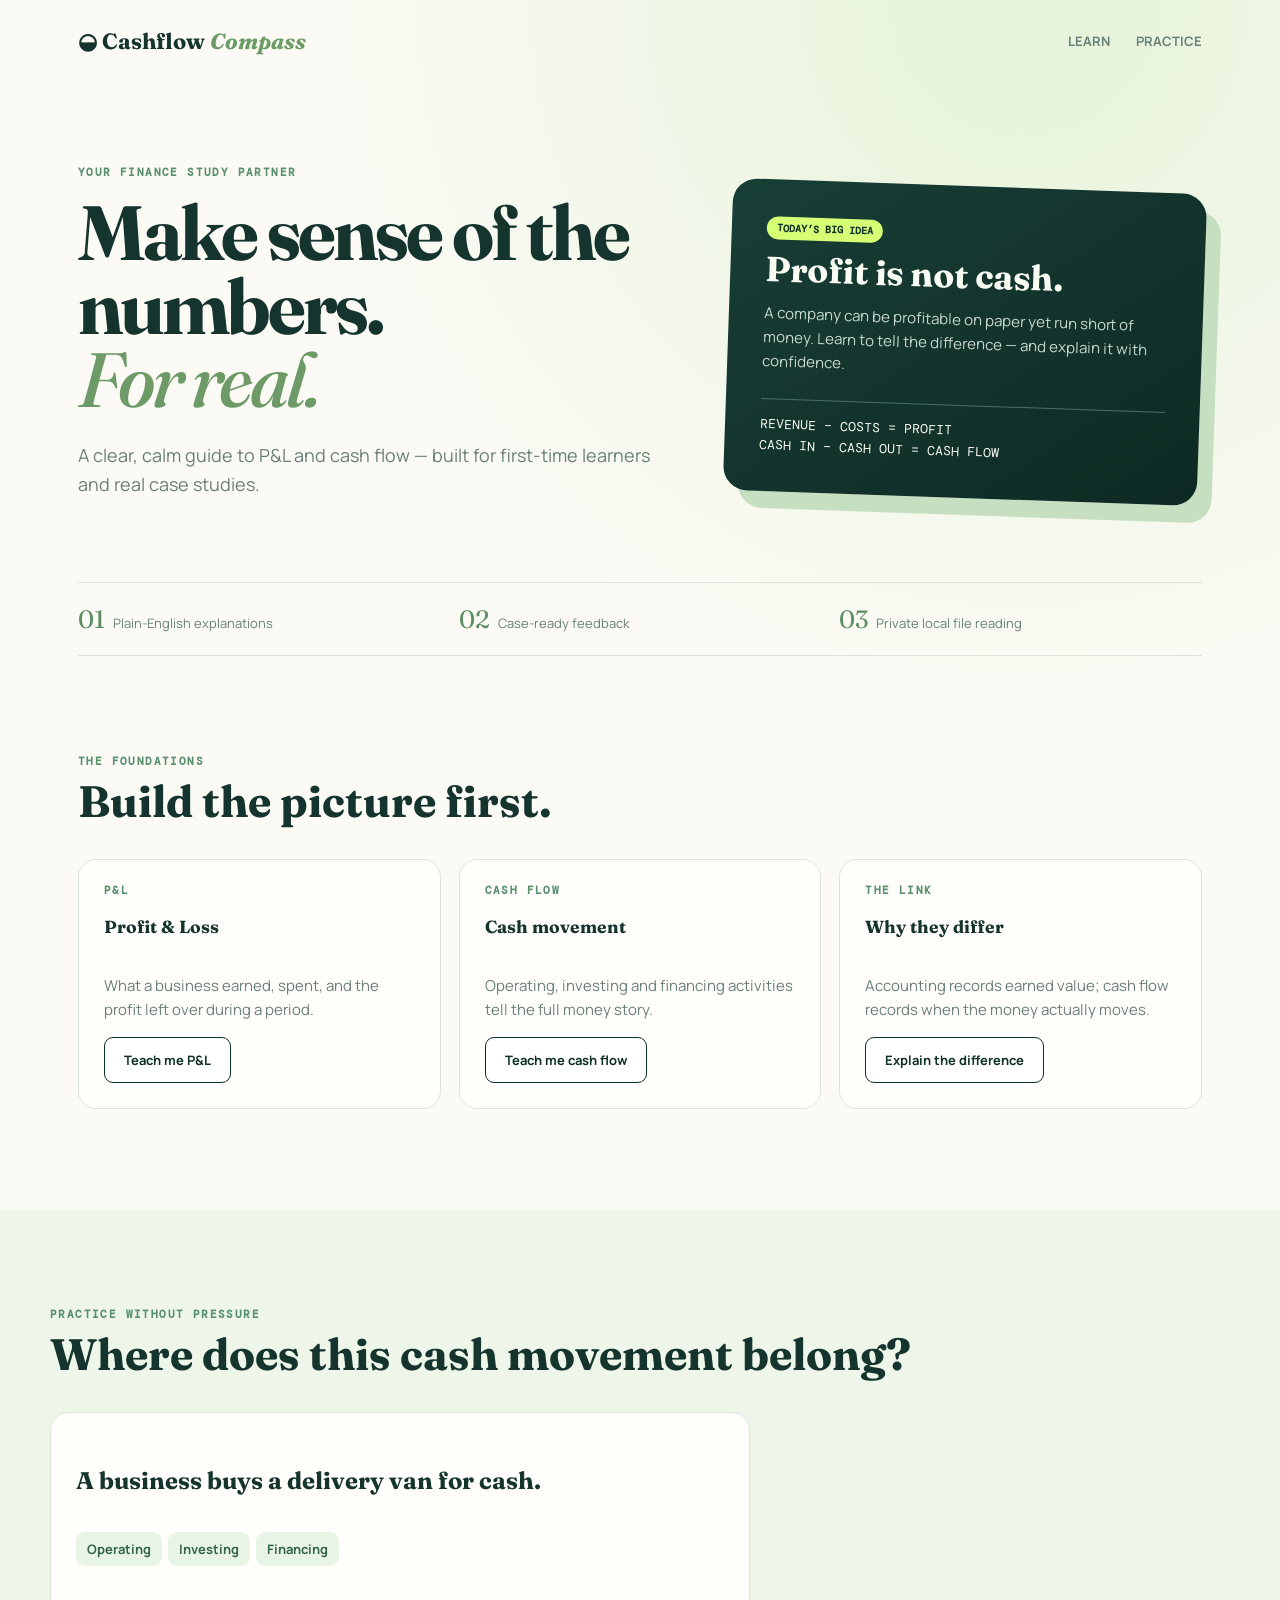
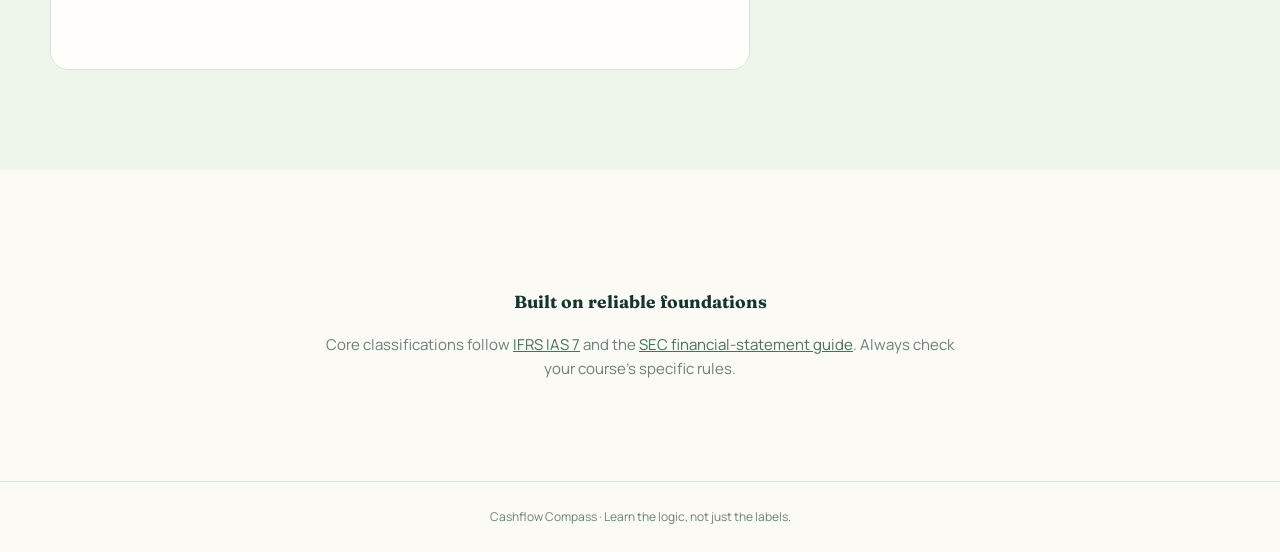
==== index.html @ c21deaa3 "Remove lesson notes and file upload sections" ====
<!doctype html><html lang="en"><meta charset="utf-8"><meta name="viewport" content="width=device-width,initial-scale=1"><title>Cashflow Compass</title><style>@import url('https://fonts.googleapis.com/css2?family=DM+Mono&family=Fraunces:opsz,wght@9..144,500;9..144,700&family=Manrope:wght@400;500;600;700&display=swap');:root{--ink:#16342e;--cream:#fbfaf5;--pine:#0d3029;--mint:#dcefd9;--lime:#d6ff75;--gold:#f7c86a;--muted:#698078;--line:#dbe4dc}*{box-sizing:border-box}body{margin:0;background:radial-gradient(circle at 80% 0,#e5f3d8 0,transparent 30%),var(--cream);color:var(--ink);font:15px/1.6 Manrope,Arial}header,main{max-width:1180px;margin:auto;padding:0 28px}header{height:82px;display:flex;align-items:center;justify-content:space-between}.brand{font:700 22px Fraunces,serif}.brand i{color:#6b9c66}nav a{margin-left:26px;text-decoration:none;color:var(--muted);font-size:13px;font-weight:700}.hero{padding:85px 0 65px;display:grid;grid-template-columns:1.1fr .9fr;gap:70px;align-items:center}.over{font:700 11px/1 'DM Mono';letter-spacing:1.4px;color:#59906e}.hero h1,h2,h3{font-family:Fraunces,Georgia,serif}.hero h1{font-size:clamp(48px,6vw,78px);line-height:.96;letter-spacing:-3px;margin:18px 0 24px}.hero h1 em{color:#6d9a67;font-weight:500}.lead{font-size:18px;color:var(--muted);max-width:580px}.btn,button{background:var(--pine);color:white;border:0;border-radius:9px;padding:13px 19px;font:700 13px Manrope;cursor:pointer;text-decoration:none;display:inline-block}.hero-card{background:linear-gradient(145deg,#183f36,#0e2923);color:#f8fcf3;border-radius:24px;padding:35px;box-shadow:15px 17px #c6dfc0;transform:rotate(2deg)}.hero-card h2{font-size:35px;margin:12px 0}.hero-card p{color:#c7d8d1}.pill{display:inline-block;background:#d6ff75;color:#17362d;border-radius:20px;padding:5px 10px;font:700 10px 'DM Mono'}.formula{margin-top:25px;border-top:1px solid #477067;padding-top:15px;font-family:'DM Mono';font-size:13px}.stats{display:grid;grid-template-columns:repeat(3,1fr);gap:18px;border-block:1px solid var(--line);padding:21px 0;color:var(--muted);font-size:13px}.stats b{font:25px Fraunces;color:#5c8f63;margin-right:8px}section{padding:100px 0}section h2{font-size:44px;line-height:1;margin:12px 0 36px}.cards{display:grid;grid-template-columns:repeat(3,1fr);gap:18px}.card,.quiz{border:1px solid var(--line);background:#fffefa;border-radius:18px;padding:25px}.card{min-height:245px;display:flex;flex-direction:column}.card p{color:var(--muted);flex:1}.card button{align-self:start;background:white;color:var(--pine);border:1px solid var(--pine)}#choices button{margin:8px 6px 0 0;background:#e8f4e5;color:#35644d;padding:8px 11px}.tint{background:#edf6e9;margin-left:calc(50% - 50vw);margin-right:calc(50% - 50vw);padding-left:max(28px,calc((100vw - 1180px)/2));padding-right:max(28px,calc((100vw - 1180px)/2))}.quiz{max-width:700px}.quiz h3{font-size:24px}.feedback{min-height:48px;color:var(--muted)}#next{display:none}.sources{text-align:center}.sources p{color:var(--muted);max-width:660px;margin:auto}.sources a{color:#41745b}footer{padding:25px;text-align:center;border-top:1px solid var(--line);color:var(--muted);font-size:12px}@media(max-width:760px){nav{display:none}.hero,.cards,.stats{grid-template-columns:1fr;gap:22px}.hero{padding:55px 0}.hero-card{transform:none}section{padding:65px 0}}</style><body><header><div class="brand">◒ Cashflow <i>Compass</i></div><nav><a href="#learn">LEARN</a><a href="#practice">PRACTICE</a></nav></header><main><section class="hero"><div><div class="over">YOUR FINANCE STUDY PARTNER</div><h1>Make sense of the numbers.<br><em>For real.</em></h1><p class="lead">A clear, calm guide to P&L and cash flow — built for first-time learners and real case studies.</p></div><div class="hero-card"><span class="pill">TODAY’S BIG IDEA</span><h2>Profit is not cash.</h2><p>A company can be profitable on paper yet run short of money. Learn to tell the difference — and explain it with confidence.</p><div class="formula">REVENUE − COSTS = PROFIT<br>CASH IN − CASH OUT = CASH FLOW</div></div></section><div class="stats"><span><b>01</b>Plain-English explanations</span><span><b>02</b>Case-ready feedback</span><span><b>03</b>Private local file reading</span></div><section id="learn"><div class="over">THE FOUNDATIONS</div><h2>Build the picture first.</h2><div class="cards"><article class="card"><div class="over">P&L</div><h3>Profit & Loss</h3><p>What a business earned, spent, and the profit left over during a period.</p><button onclick="teach('pnl')">Teach me P&L</button></article><article class="card"><div class="over">CASH FLOW</div><h3>Cash movement</h3><p>Operating, investing and financing activities tell the full money story.</p><button onclick="teach('cash')">Teach me cash flow</button></article><article class="card"><div class="over">THE LINK</div><h3>Why they differ</h3><p>Accounting records earned value; cash flow records when the money actually moves.</p><button onclick="teach('diff')">Explain the difference</button></article></div></section><section id="practice" class="tint"><div class="over">PRACTICE WITHOUT PRESSURE</div><h2>Where does this cash movement belong?</h2><div class="quiz"><h3 id="quizQ"></h3><div id="choices"><button>Operating</button><button>Investing</button><button>Financing</button></div><p class="feedback" id="feed"></p><button id="next" onclick="nextQ()">Next question →</button></div></section><section class="sources"><h3>Built on reliable foundations</h3><p>Core classifications follow <a href="https://www.ifrs.org/issued-standards/list-of-standards/ias-7-statement-of-cash-flows/">IFRS IAS 7</a> and the <a href="https://www.sec.gov/about/reports-publications/investorpubsbegfinstmtguide">SEC financial-statement guide</a>. Always check your course’s specific rules.</p></section></main><footer>Cashflow Compass · Learn the logic, not just the labels.</footer><script>const L={pnl:'P&L means Profit & Loss: revenue minus costs gives profit for a period. It uses accrual accounting, so profit can be recorded before cash arrives.',cash:'Cash flow tracks actual money movement through operating, investing and financing activities.',diff:'Profit measures earned value; cash flow measures when money moves. Credit sales, depreciation and working-capital changes explain many differences.'};function teach(x){alert(L[x])}let qs=[['A business buys a delivery van for cash.','Investing','It acquires a long-term asset expected to help produce future income.'],['A customer pays an invoice for last month’s work.','Operating','It is cash from the core business.'],['The company takes out a bank loan.','Financing','Borrowing changes the company’s funding and debt.']],n=0;function load(){quizQ.textContent=qs[n][0];feed.textContent='';next.style.display='none';document.querySelectorAll('#choices button').forEach(b=>b.disabled=false)}document.querySelectorAll('#choices button').forEach(b=>b.onclick=()=>{feed.textContent=(b.textContent===qs[n][1]?'✓ Exactly. ':'Not quite. ')+qs[n][2];document.querySelectorAll('#choices button').forEach(b=>b.disabled=true);next.style.display='inline-block'});function nextQ(){n=(n+1)%qs.length;load()}load();</script></body></html>
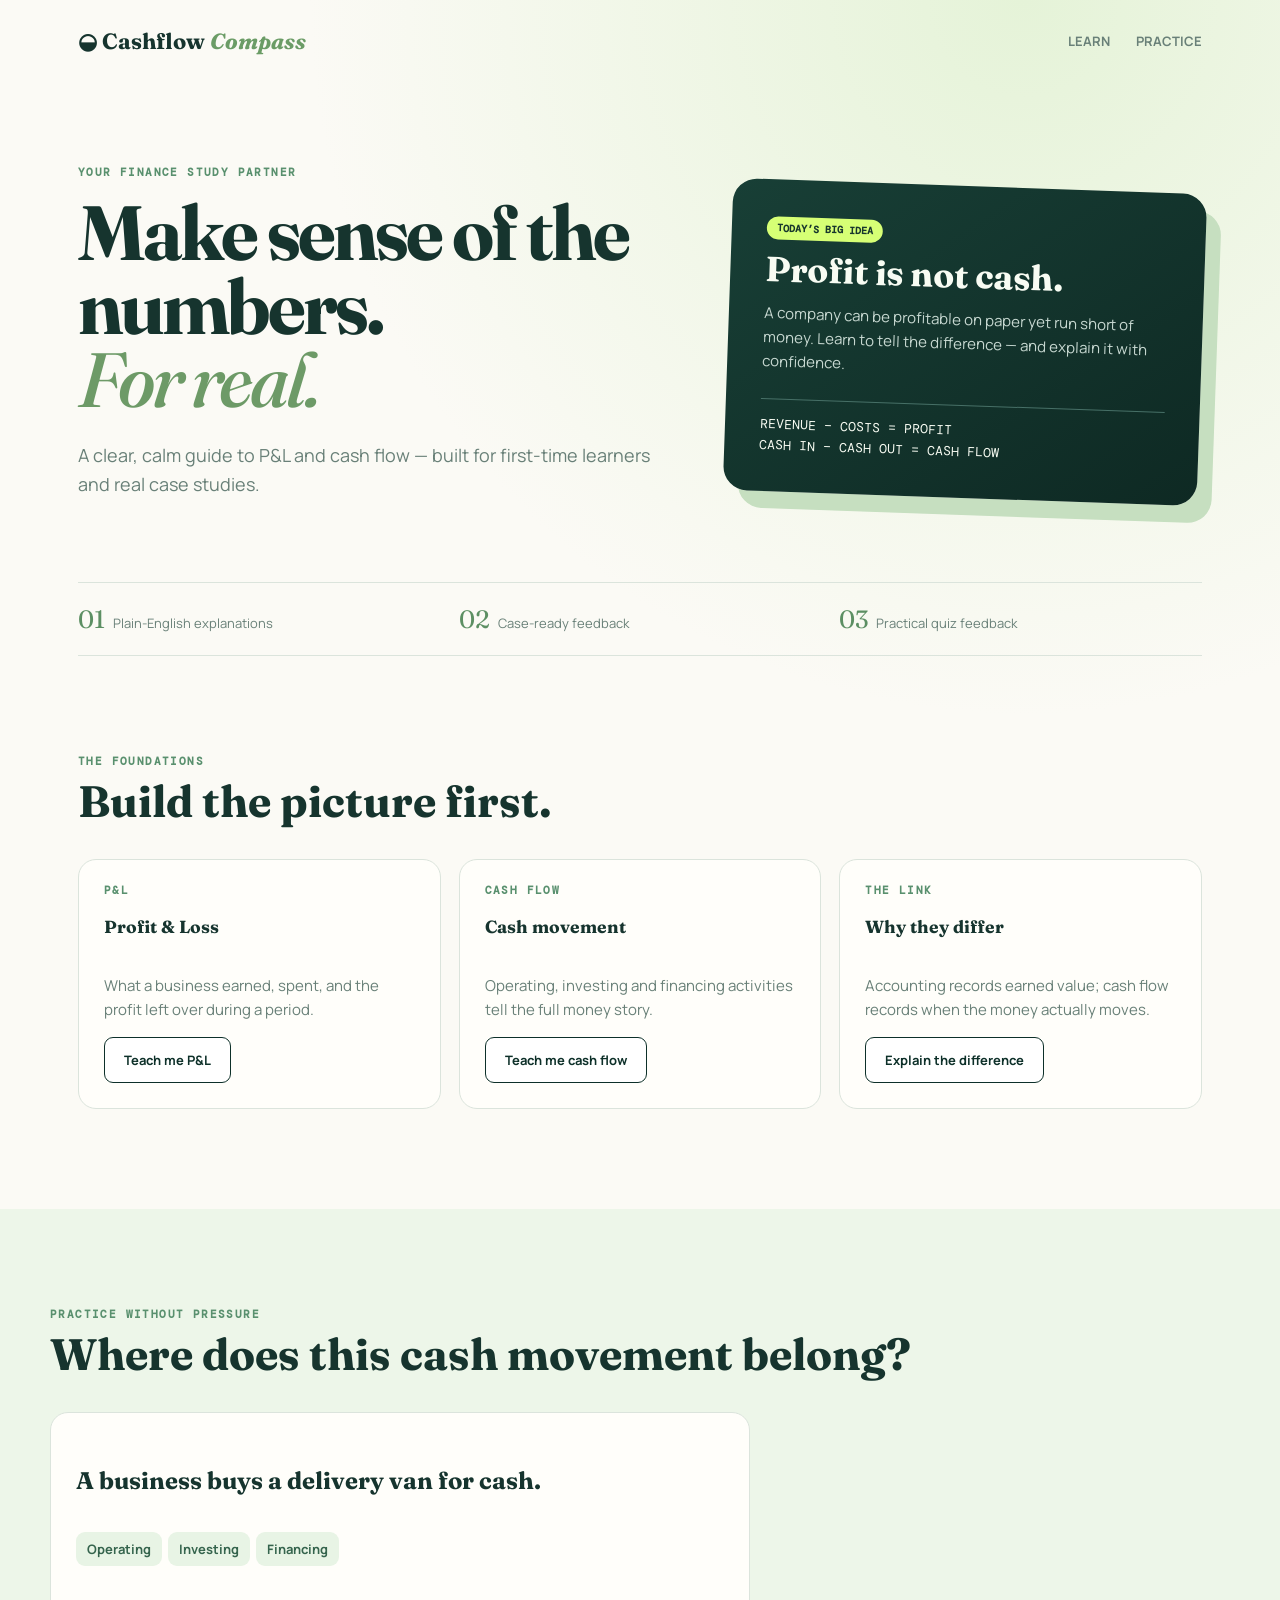
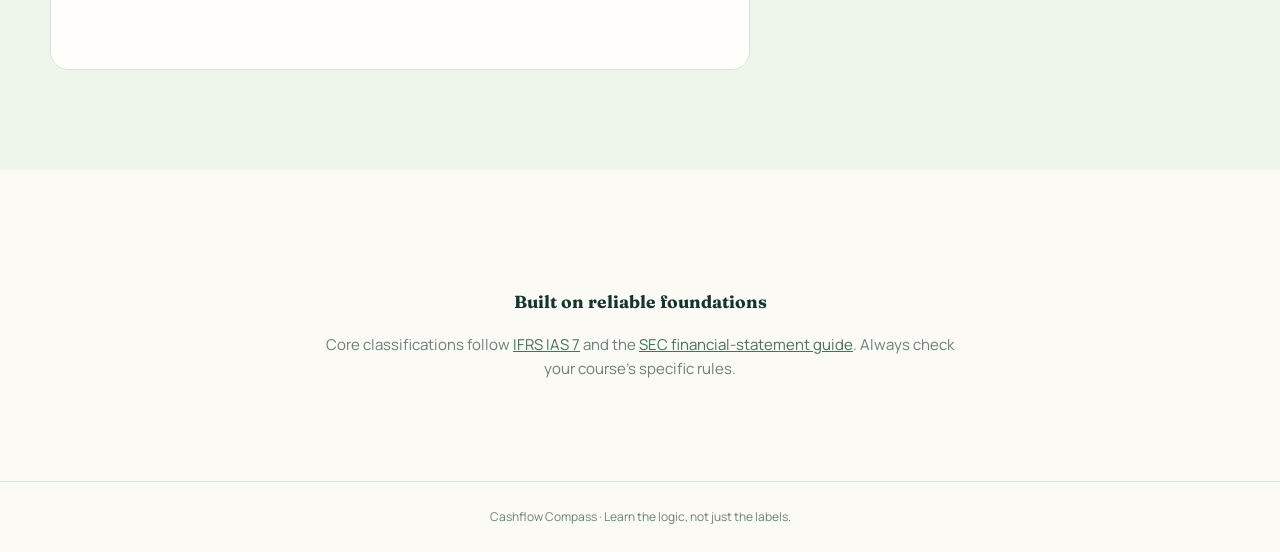
==== commit 4b09478b: "Update homepage feature summary after removals" ====
--- a/index.html
+++ b/index.html
@@ -1 +1 @@
-<!doctype html><html lang="en"><meta charset="utf-8"><meta name="viewport" content="width=device-width,initial-scale=1"><title>Cashflow Compass</title><style>@import url('https://fonts.googleapis.com/css2?family=DM+Mono&family=Fraunces:opsz,wght@9..144,500;9..144,700&family=Manrope:wght@400;500;600;700&display=swap');:root{--ink:#16342e;--cream:#fbfaf5;--pine:#0d3029;--mint:#dcefd9;--lime:#d6ff75;--gold:#f7c86a;--muted:#698078;--line:#dbe4dc}*{box-sizing:border-box}body{margin:0;background:radial-gradient(circle at 80% 0,#e5f3d8 0,transparent 30%),var(--cream);color:var(--ink);font:15px/1.6 Manrope,Arial}header,main{max-width:1180px;margin:auto;padding:0 28px}header{height:82px;display:flex;align-items:center;justify-content:space-between}.brand{font:700 22px Fraunces,serif}.brand i{color:#6b9c66}nav a{margin-left:26px;text-decoration:none;color:var(--muted);font-size:13px;font-weight:700}.hero{padding:85px 0 65px;display:grid;grid-template-columns:1.1fr .9fr;gap:70px;align-items:center}.over{font:700 11px/1 'DM Mono';letter-spacing:1.4px;color:#59906e}.hero h1,h2,h3{font-family:Fraunces,Georgia,serif}.hero h1{font-size:clamp(48px,6vw,78px);line-height:.96;letter-spacing:-3px;margin:18px 0 24px}.hero h1 em{color:#6d9a67;font-weight:500}.lead{font-size:18px;color:var(--muted);max-width:580px}.btn,button{background:var(--pine);color:white;border:0;border-radius:9px;padding:13px 19px;font:700 13px Manrope;cursor:pointer;text-decoration:none;display:inline-block}.hero-card{background:linear-gradient(145deg,#183f36,#0e2923);color:#f8fcf3;border-radius:24px;padding:35px;box-shadow:15px 17px #c6dfc0;transform:rotate(2deg)}.hero-card h2{font-size:35px;margin:12px 0}.hero-card p{color:#c7d8d1}.pill{display:inline-block;background:#d6ff75;color:#17362d;border-radius:20px;padding:5px 10px;font:700 10px 'DM Mono'}.formula{margin-top:25px;border-top:1px solid #477067;padding-top:15px;font-family:'DM Mono';font-size:13px}.stats{display:grid;grid-template-columns:repeat(3,1fr);gap:18px;border-block:1px solid var(--line);padding:21px 0;color:var(--muted);font-size:13px}.stats b{font:25px Fraunces;color:#5c8f63;margin-right:8px}section{padding:100px 0}section h2{font-size:44px;line-height:1;margin:12px 0 36px}.cards{display:grid;grid-template-columns:repeat(3,1fr);gap:18px}.card,.quiz{border:1px solid var(--line);background:#fffefa;border-radius:18px;padding:25px}.card{min-height:245px;display:flex;flex-direction:column}.card p{color:var(--muted);flex:1}.card button{align-self:start;background:white;color:var(--pine);border:1px solid var(--pine)}#choices button{margin:8px 6px 0 0;background:#e8f4e5;color:#35644d;padding:8px 11px}.tint{background:#edf6e9;margin-left:calc(50% - 50vw);margin-right:calc(50% - 50vw);padding-left:max(28px,calc((100vw - 1180px)/2));padding-right:max(28px,calc((100vw - 1180px)/2))}.quiz{max-width:700px}.quiz h3{font-size:24px}.feedback{min-height:48px;color:var(--muted)}#next{display:none}.sources{text-align:center}.sources p{color:var(--muted);max-width:660px;margin:auto}.sources a{color:#41745b}footer{padding:25px;text-align:center;border-top:1px solid var(--line);color:var(--muted);font-size:12px}@media(max-width:760px){nav{display:none}.hero,.cards,.stats{grid-template-columns:1fr;gap:22px}.hero{padding:55px 0}.hero-card{transform:none}section{padding:65px 0}}</style><body><header><div class="brand">◒ Cashflow <i>Compass</i></div><nav><a href="#learn">LEARN</a><a href="#practice">PRACTICE</a></nav></header><main><section class="hero"><div><div class="over">YOUR FINANCE STUDY PARTNER</div><h1>Make sense of the numbers.<br><em>For real.</em></h1><p class="lead">A clear, calm guide to P&L and cash flow — built for first-time learners and real case studies.</p></div><div class="hero-card"><span class="pill">TODAY’S BIG IDEA</span><h2>Profit is not cash.</h2><p>A company can be profitable on paper yet run short of money. Learn to tell the difference — and explain it with confidence.</p><div class="formula">REVENUE − COSTS = PROFIT<br>CASH IN − CASH OUT = CASH FLOW</div></div></section><div class="stats"><span><b>01</b>Plain-English explanations</span><span><b>02</b>Case-ready feedback</span><span><b>03</b>Private local file reading</span></div><section id="learn"><div class="over">THE FOUNDATIONS</div><h2>Build the picture first.</h2><div class="cards"><article class="card"><div class="over">P&L</div><h3>Profit & Loss</h3><p>What a business earned, spent, and the profit left over during a period.</p><button onclick="teach('pnl')">Teach me P&L</button></article><article class="card"><div class="over">CASH FLOW</div><h3>Cash movement</h3><p>Operating, investing and financing activities tell the full money story.</p><button onclick="teach('cash')">Teach me cash flow</button></article><article class="card"><div class="over">THE LINK</div><h3>Why they differ</h3><p>Accounting records earned value; cash flow records when the money actually moves.</p><button onclick="teach('diff')">Explain the difference</button></article></div></section><section id="practice" class="tint"><div class="over">PRACTICE WITHOUT PRESSURE</div><h2>Where does this cash movement belong?</h2><div class="quiz"><h3 id="quizQ"></h3><div id="choices"><button>Operating</button><button>Investing</button><button>Financing</button></div><p class="feedback" id="feed"></p><button id="next" onclick="nextQ()">Next question →</button></div></section><section class="sources"><h3>Built on reliable foundations</h3><p>Core classifications follow <a href="https://www.ifrs.org/issued-standards/list-of-standards/ias-7-statement-of-cash-flows/">IFRS IAS 7</a> and the <a href="https://www.sec.gov/about/reports-publications/investorpubsbegfinstmtguide">SEC financial-statement guide</a>. Always check your course’s specific rules.</p></section></main><footer>Cashflow Compass · Learn the logic, not just the labels.</footer><script>const L={pnl:'P&L means Profit & Loss: revenue minus costs gives profit for a period. It uses accrual accounting, so profit can be recorded before cash arrives.',cash:'Cash flow tracks actual money movement through operating, investing and financing activities.',diff:'Profit measures earned value; cash flow measures when money moves. Credit sales, depreciation and working-capital changes explain many differences.'};function teach(x){alert(L[x])}let qs=[['A business buys a delivery van for cash.','Investing','It acquires a long-term asset expected to help produce future income.'],['A customer pays an invoice for last month’s work.','Operating','It is cash from the core business.'],['The company takes out a bank loan.','Financing','Borrowing changes the company’s funding and debt.']],n=0;function load(){quizQ.textContent=qs[n][0];feed.textContent='';next.style.display='none';document.querySelectorAll('#choices button').forEach(b=>b.disabled=false)}document.querySelectorAll('#choices button').forEach(b=>b.onclick=()=>{feed.textContent=(b.textContent===qs[n][1]?'✓ Exactly. ':'Not quite. ')+qs[n][2];document.querySelectorAll('#choices button').forEach(b=>b.disabled=true);next.style.display='inline-block'});function nextQ(){n=(n+1)%qs.length;load()}load();</script></body></html>
+<!doctype html><html lang="en"><meta charset="utf-8"><meta name="viewport" content="width=device-width,initial-scale=1"><title>Cashflow Compass</title><style>@import url('https://fonts.googleapis.com/css2?family=DM+Mono&family=Fraunces:opsz,wght@9..144,500;9..144,700&family=Manrope:wght@400;500;600;700&display=swap');:root{--ink:#16342e;--cream:#fbfaf5;--pine:#0d3029;--mint:#dcefd9;--lime:#d6ff75;--gold:#f7c86a;--muted:#698078;--line:#dbe4dc}*{box-sizing:border-box}body{margin:0;background:radial-gradient(circle at 80% 0,#e5f3d8 0,transparent 30%),var(--cream);color:var(--ink);font:15px/1.6 Manrope,Arial}header,main{max-width:1180px;margin:auto;padding:0 28px}header{height:82px;display:flex;align-items:center;justify-content:space-between}.brand{font:700 22px Fraunces,serif}.brand i{color:#6b9c66}nav a{margin-left:26px;text-decoration:none;color:var(--muted);font-size:13px;font-weight:700}.hero{padding:85px 0 65px;display:grid;grid-template-columns:1.1fr .9fr;gap:70px;align-items:center}.over{font:700 11px/1 'DM Mono';letter-spacing:1.4px;color:#59906e}.hero h1,h2,h3{font-family:Fraunces,Georgia,serif}.hero h1{font-size:clamp(48px,6vw,78px);line-height:.96;letter-spacing:-3px;margin:18px 0 24px}.hero h1 em{color:#6d9a67;font-weight:500}.lead{font-size:18px;color:var(--muted);max-width:580px}.btn,button{background:var(--pine);color:white;border:0;border-radius:9px;padding:13px 19px;font:700 13px Manrope;cursor:pointer;text-decoration:none;display:inline-block}.hero-card{background:linear-gradient(145deg,#183f36,#0e2923);color:#f8fcf3;border-radius:24px;padding:35px;box-shadow:15px 17px #c6dfc0;transform:rotate(2deg)}.hero-card h2{font-size:35px;margin:12px 0}.hero-card p{color:#c7d8d1}.pill{display:inline-block;background:#d6ff75;color:#17362d;border-radius:20px;padding:5px 10px;font:700 10px 'DM Mono'}.formula{margin-top:25px;border-top:1px solid #477067;padding-top:15px;font-family:'DM Mono';font-size:13px}.stats{display:grid;grid-template-columns:repeat(3,1fr);gap:18px;border-block:1px solid var(--line);padding:21px 0;color:var(--muted);font-size:13px}.stats b{font:25px Fraunces;color:#5c8f63;margin-right:8px}section{padding:100px 0}section h2{font-size:44px;line-height:1;margin:12px 0 36px}.cards{display:grid;grid-template-columns:repeat(3,1fr);gap:18px}.card,.quiz{border:1px solid var(--line);background:#fffefa;border-radius:18px;padding:25px}.card{min-height:245px;display:flex;flex-direction:column}.card p{color:var(--muted);flex:1}.card button{align-self:start;background:white;color:var(--pine);border:1px solid var(--pine)}#choices button{margin:8px 6px 0 0;background:#e8f4e5;color:#35644d;padding:8px 11px}.tint{background:#edf6e9;margin-left:calc(50% - 50vw);margin-right:calc(50% - 50vw);padding-left:max(28px,calc((100vw - 1180px)/2));padding-right:max(28px,calc((100vw - 1180px)/2))}.quiz{max-width:700px}.quiz h3{font-size:24px}.feedback{min-height:48px;color:var(--muted)}#next{display:none}.sources{text-align:center}.sources p{color:var(--muted);max-width:660px;margin:auto}.sources a{color:#41745b}footer{padding:25px;text-align:center;border-top:1px solid var(--line);color:var(--muted);font-size:12px}@media(max-width:760px){nav{display:none}.hero,.cards,.stats{grid-template-columns:1fr;gap:22px}.hero{padding:55px 0}.hero-card{transform:none}section{padding:65px 0}}</style><body><header><div class="brand">◒ Cashflow <i>Compass</i></div><nav><a href="#learn">LEARN</a><a href="#practice">PRACTICE</a></nav></header><main><section class="hero"><div><div class="over">YOUR FINANCE STUDY PARTNER</div><h1>Make sense of the numbers.<br><em>For real.</em></h1><p class="lead">A clear, calm guide to P&L and cash flow — built for first-time learners and real case studies.</p></div><div class="hero-card"><span class="pill">TODAY’S BIG IDEA</span><h2>Profit is not cash.</h2><p>A company can be profitable on paper yet run short of money. Learn to tell the difference — and explain it with confidence.</p><div class="formula">REVENUE − COSTS = PROFIT<br>CASH IN − CASH OUT = CASH FLOW</div></div></section><div class="stats"><span><b>01</b>Plain-English explanations</span><span><b>02</b>Case-ready feedback</span><span><b>03</b>Practical quiz feedback</span></div><section id="learn"><div class="over">THE FOUNDATIONS</div><h2>Build the picture first.</h2><div class="cards"><article class="card"><div class="over">P&L</div><h3>Profit & Loss</h3><p>What a business earned, spent, and the profit left over during a period.</p><button onclick="teach('pnl')">Teach me P&L</button></article><article class="card"><div class="over">CASH FLOW</div><h3>Cash movement</h3><p>Operating, investing and financing activities tell the full money story.</p><button onclick="teach('cash')">Teach me cash flow</button></article><article class="card"><div class="over">THE LINK</div><h3>Why they differ</h3><p>Accounting records earned value; cash flow records when the money actually moves.</p><button onclick="teach('diff')">Explain the difference</button></article></div></section><section id="practice" class="tint"><div class="over">PRACTICE WITHOUT PRESSURE</div><h2>Where does this cash movement belong?</h2><div class="quiz"><h3 id="quizQ"></h3><div id="choices"><button>Operating</button><button>Investing</button><button>Financing</button></div><p class="feedback" id="feed"></p><button id="next" onclick="nextQ()">Next question →</button></div></section><section class="sources"><h3>Built on reliable foundations</h3><p>Core classifications follow <a href="https://www.ifrs.org/issued-standards/list-of-standards/ias-7-statement-of-cash-flows/">IFRS IAS 7</a> and the <a href="https://www.sec.gov/about/reports-publications/investorpubsbegfinstmtguide">SEC financial-statement guide</a>. Always check your course’s specific rules.</p></section></main><footer>Cashflow Compass · Learn the logic, not just the labels.</footer><script>const L={pnl:'P&L means Profit & Loss: revenue minus costs gives profit for a period. It uses accrual accounting, so profit can be recorded before cash arrives.',cash:'Cash flow tracks actual money movement through operating, investing and financing activities.',diff:'Profit measures earned value; cash flow measures when money moves. Credit sales, depreciation and working-capital changes explain many differences.'};function teach(x){alert(L[x])}let qs=[['A business buys a delivery van for cash.','Investing','It acquires a long-term asset expected to help produce future income.'],['A customer pays an invoice for last month’s work.','Operating','It is cash from the core business.'],['The company takes out a bank loan.','Financing','Borrowing changes the company’s funding and debt.']],n=0;function load(){quizQ.textContent=qs[n][0];feed.textContent='';next.style.display='none';document.querySelectorAll('#choices button').forEach(b=>b.disabled=false)}document.querySelectorAll('#choices button').forEach(b=>b.onclick=()=>{feed.textContent=(b.textContent===qs[n][1]?'✓ Exactly. ':'Not quite. ')+qs[n][2];document.querySelectorAll('#choices button').forEach(b=>b.disabled=true);next.style.display='inline-block'});function nextQ(){n=(n+1)%qs.length;load()}load();</script></body></html>
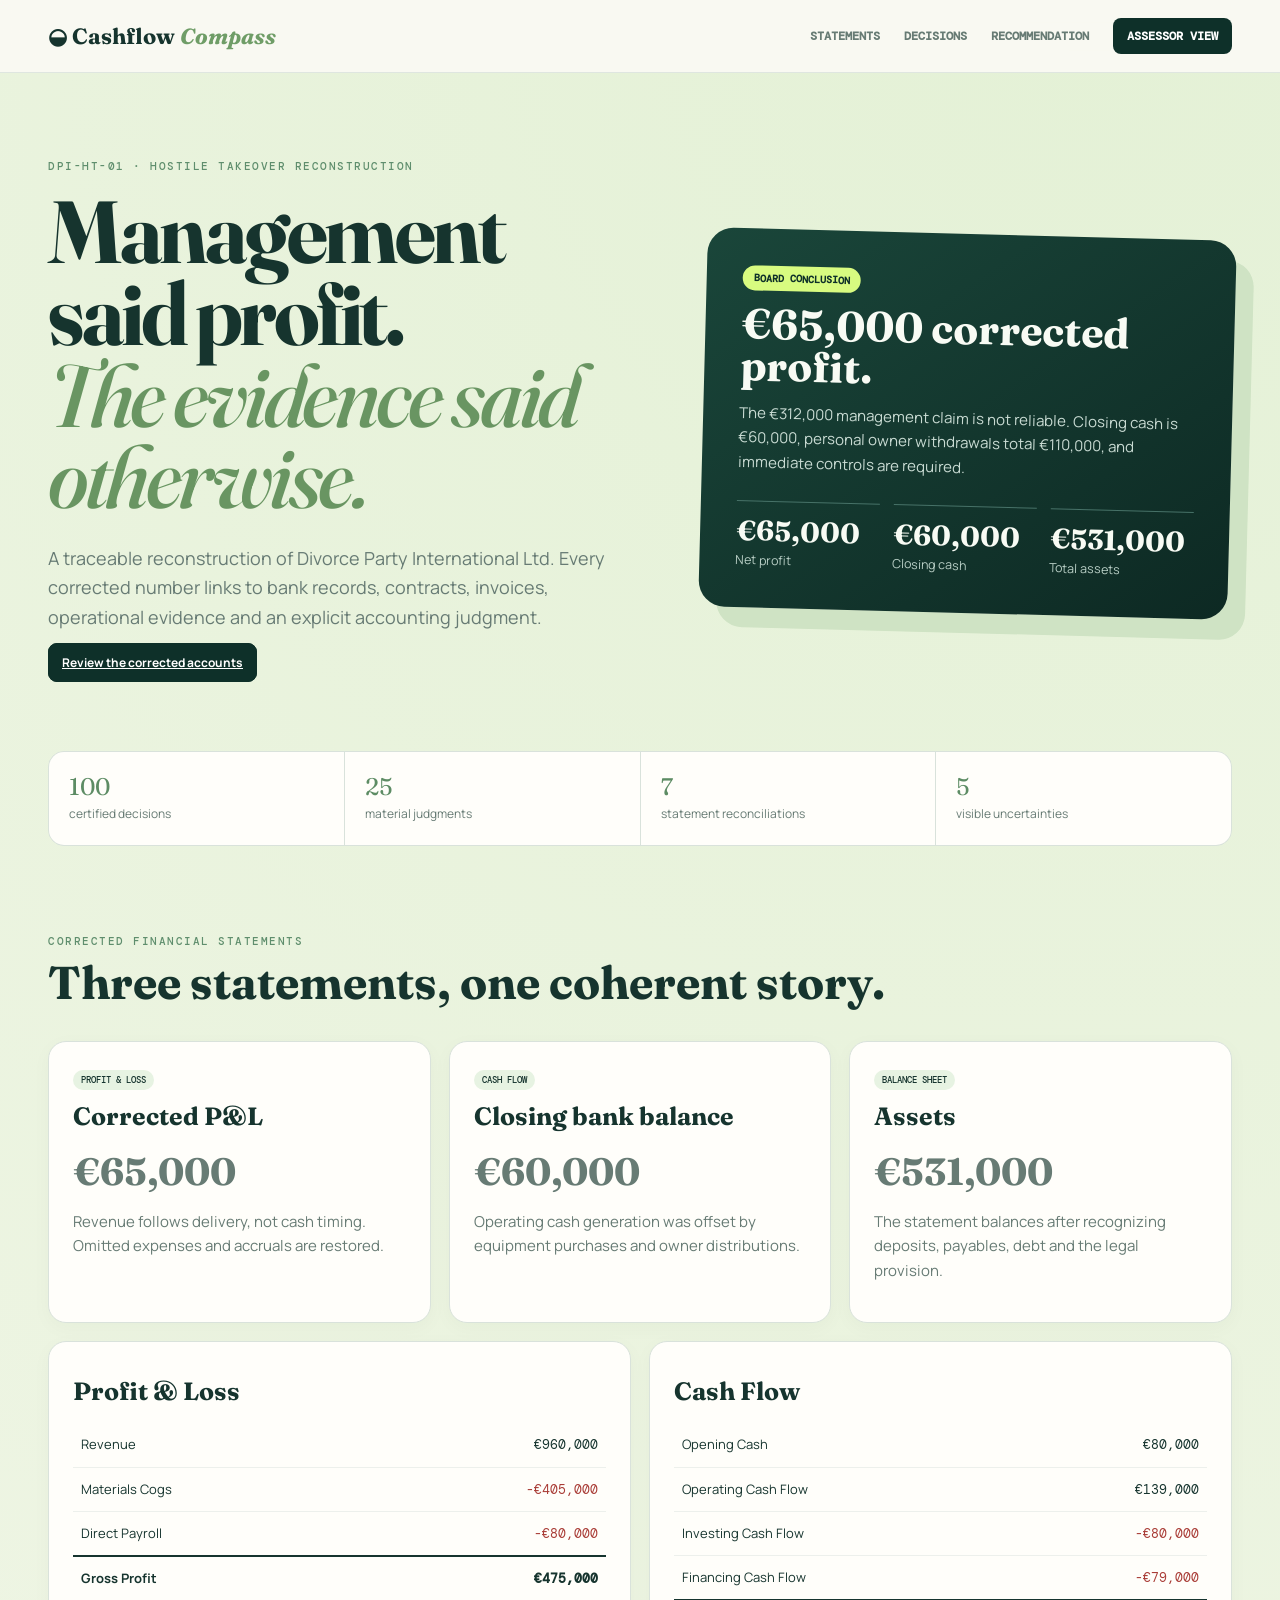
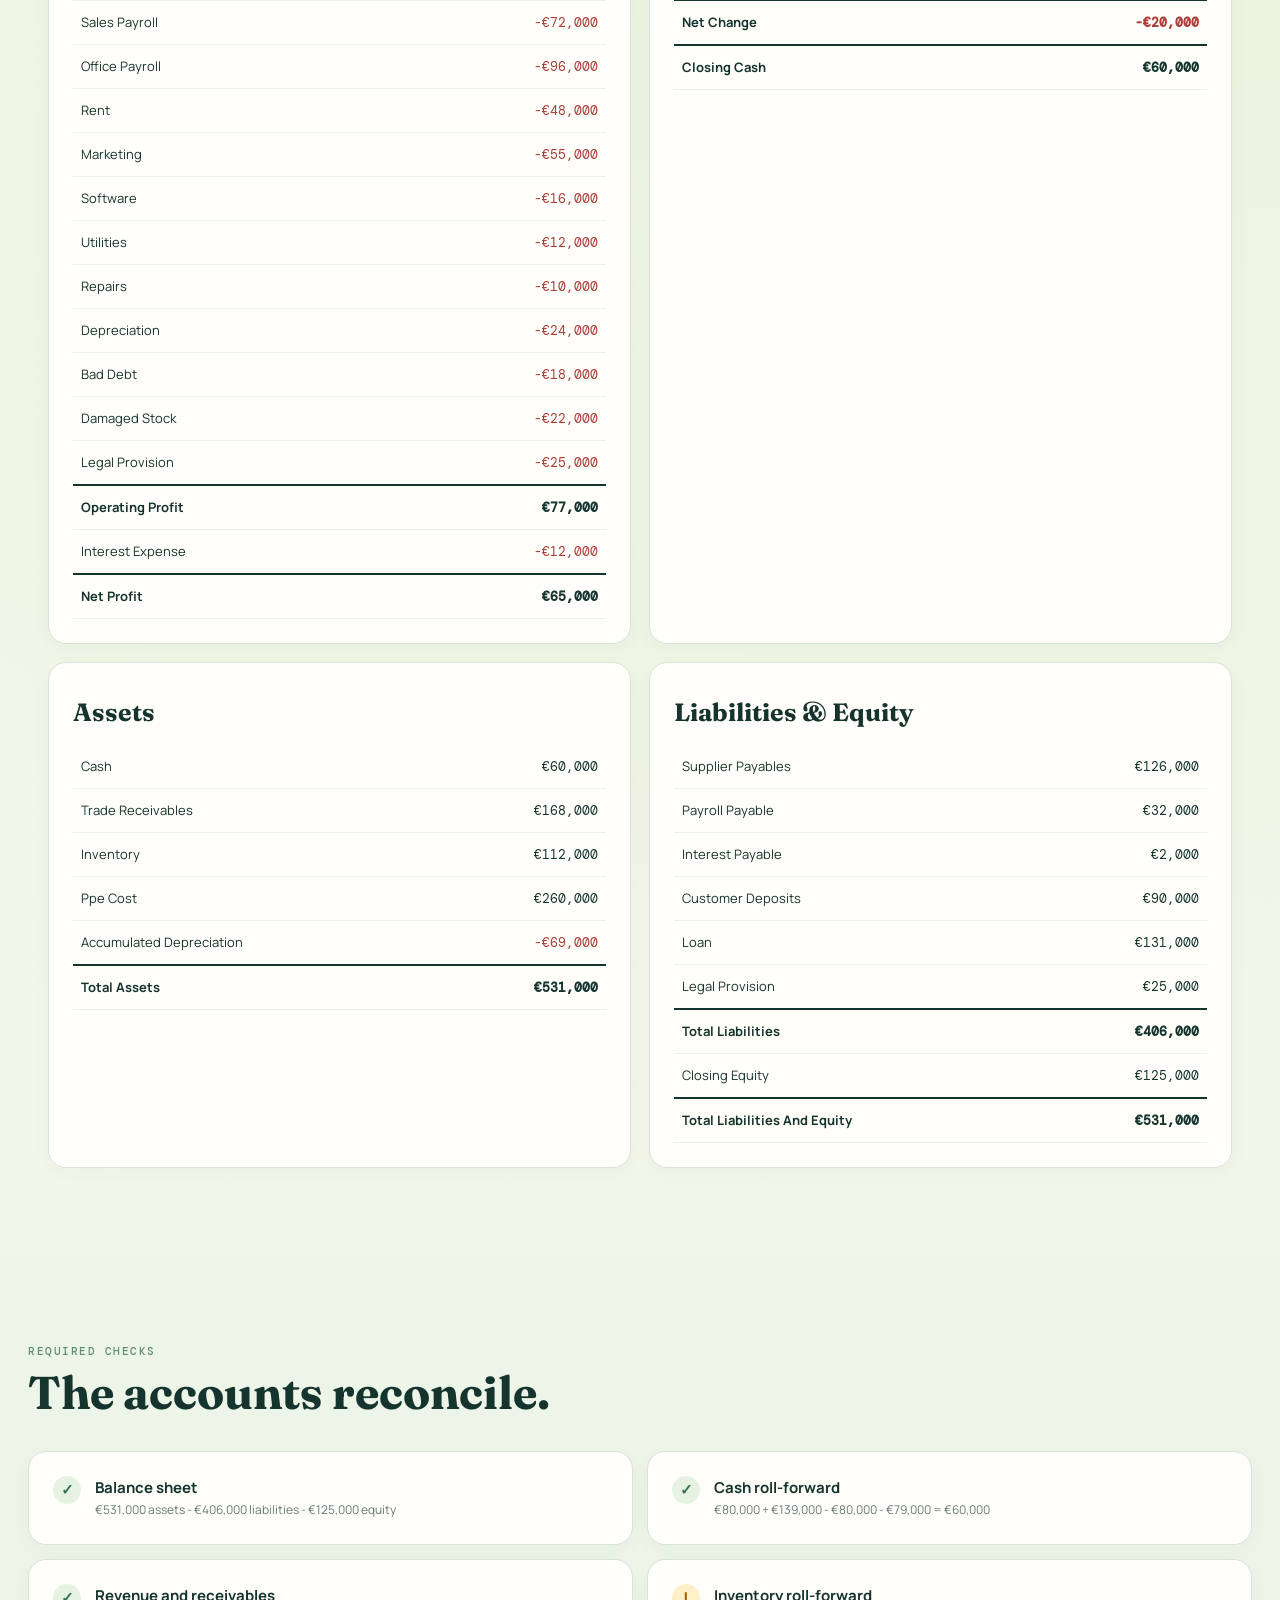
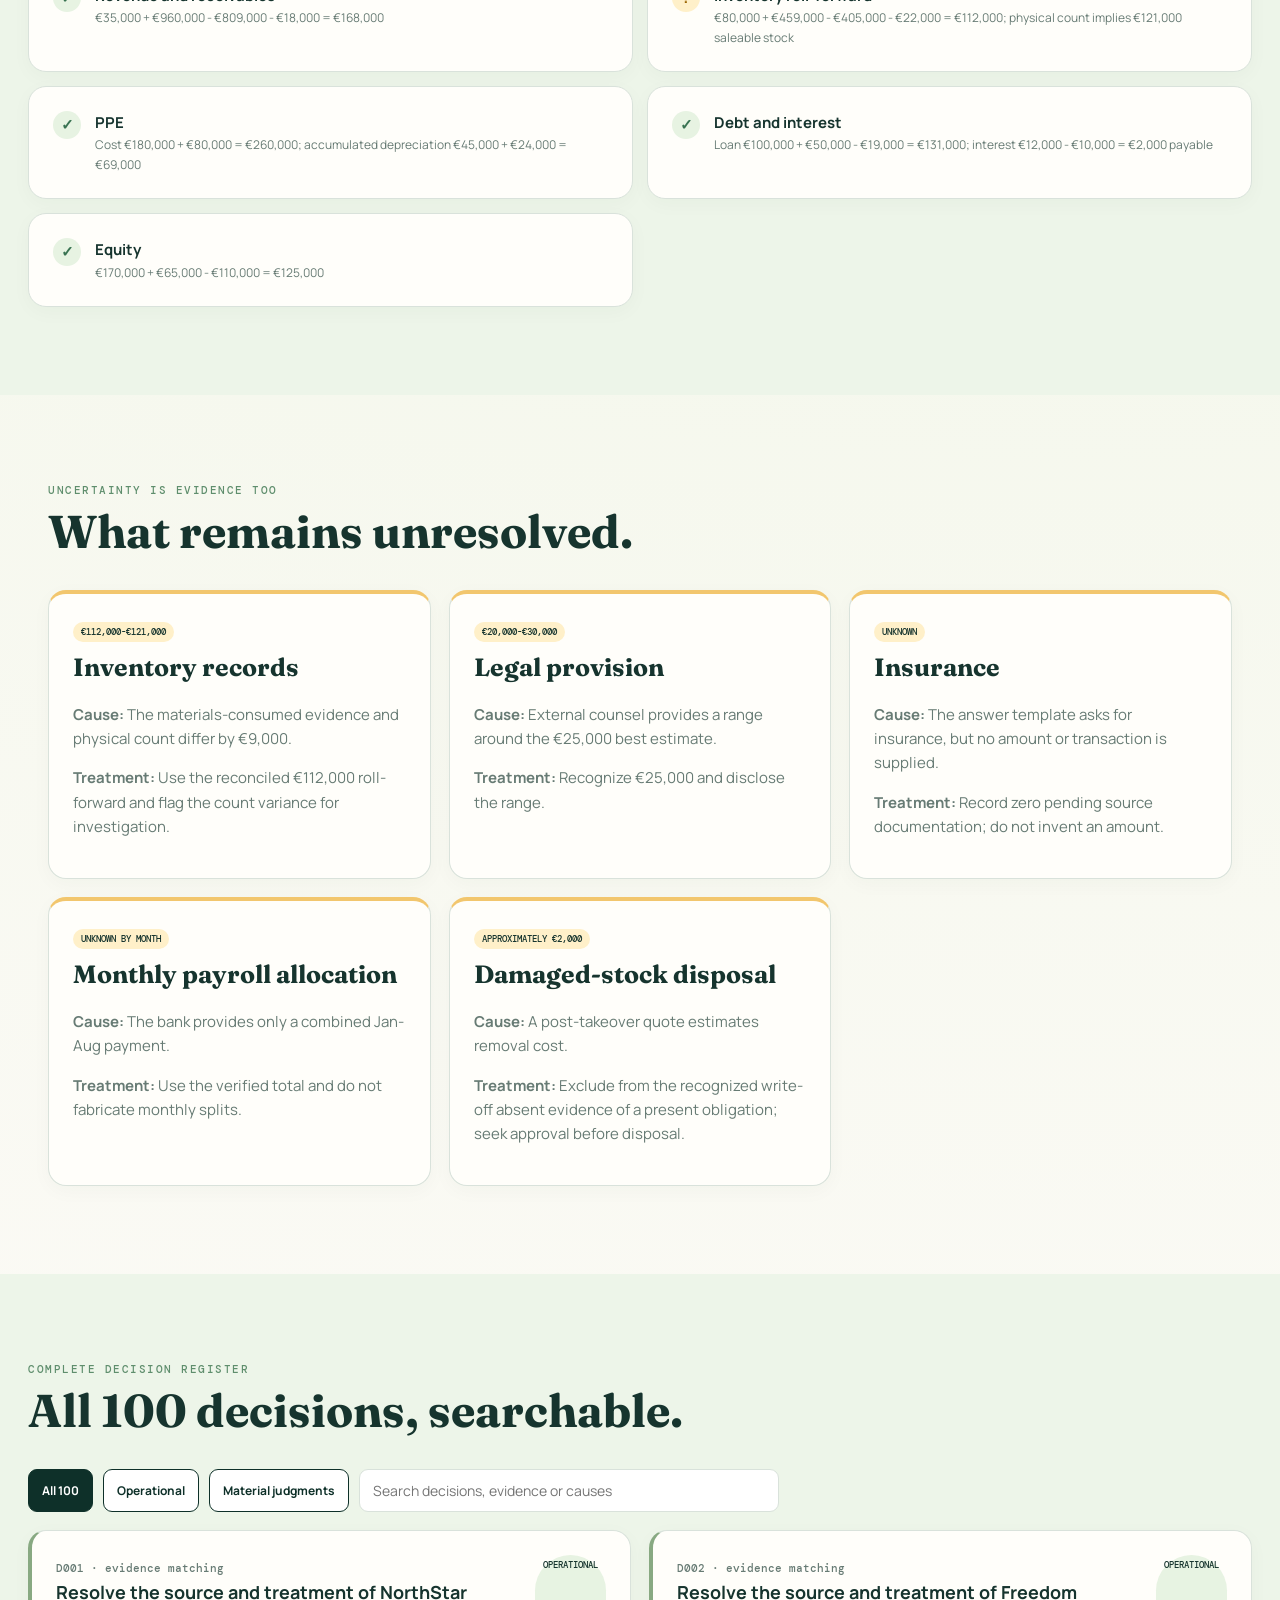
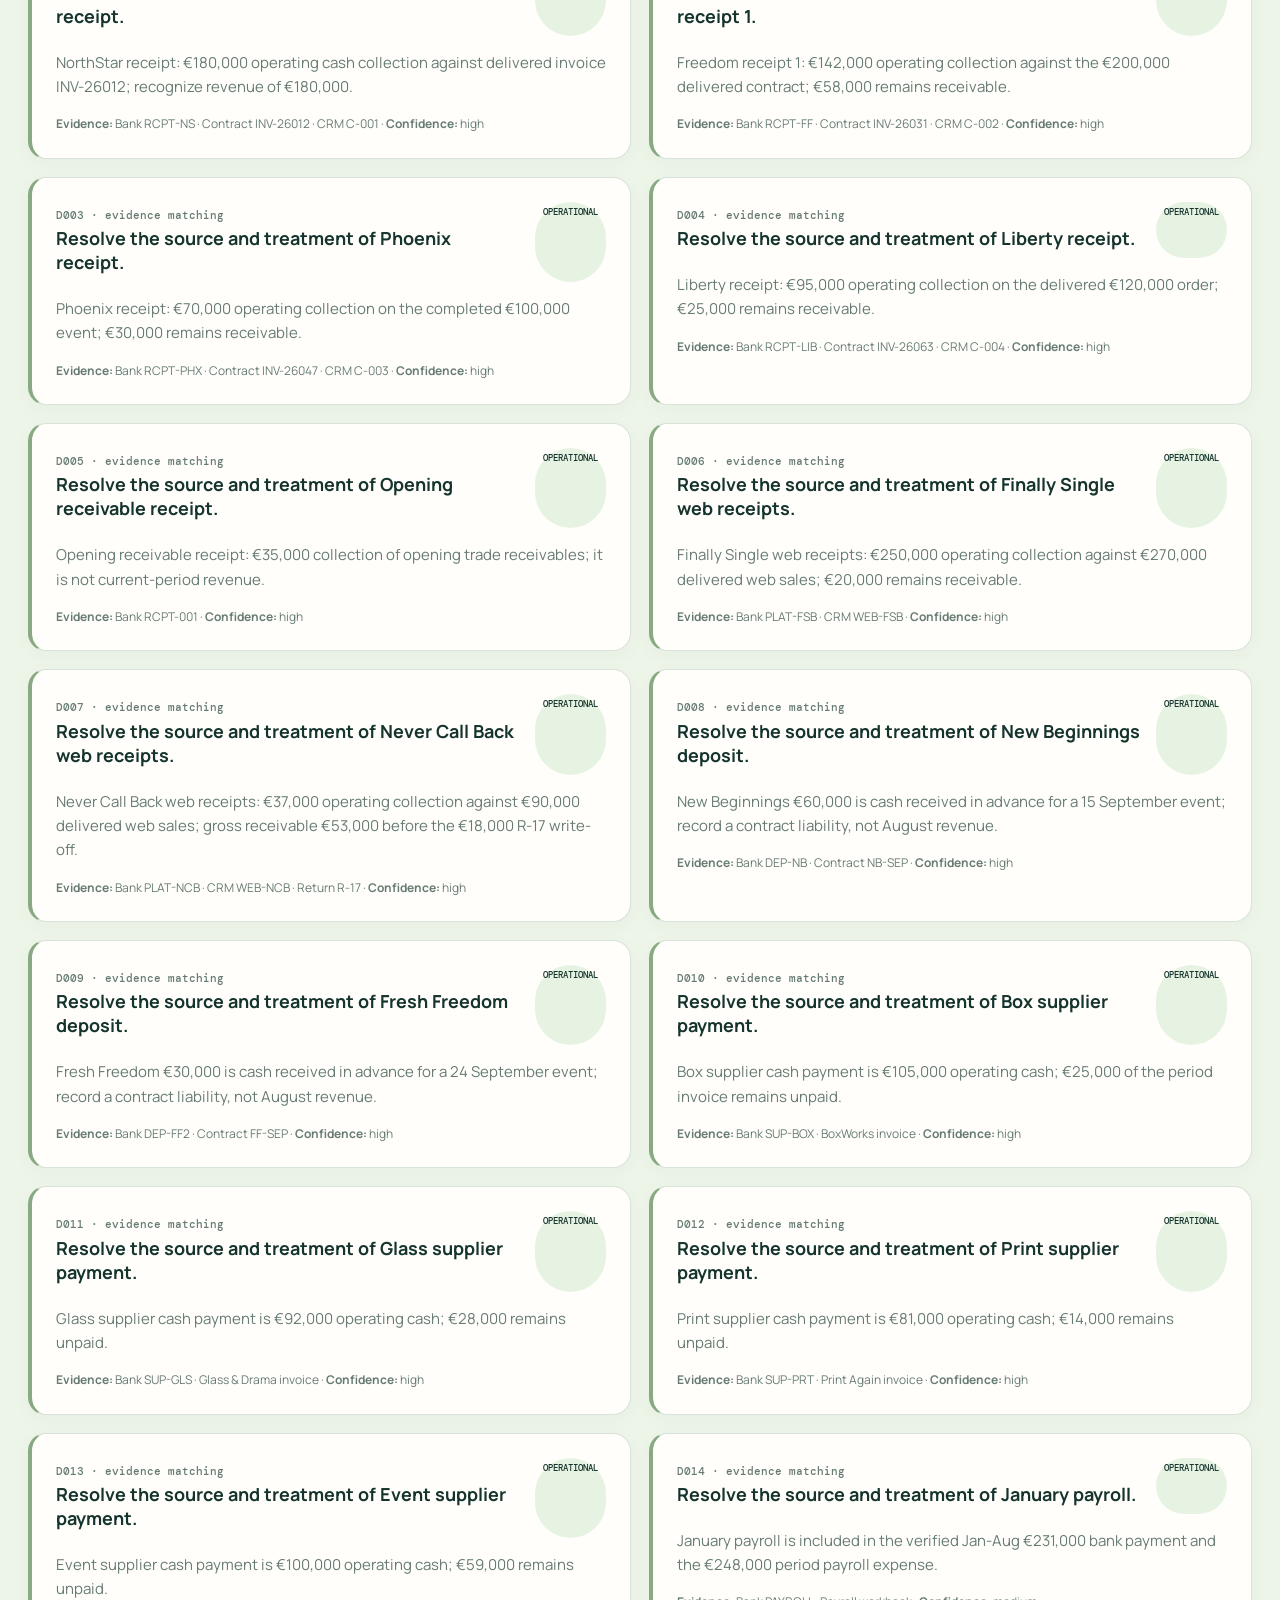
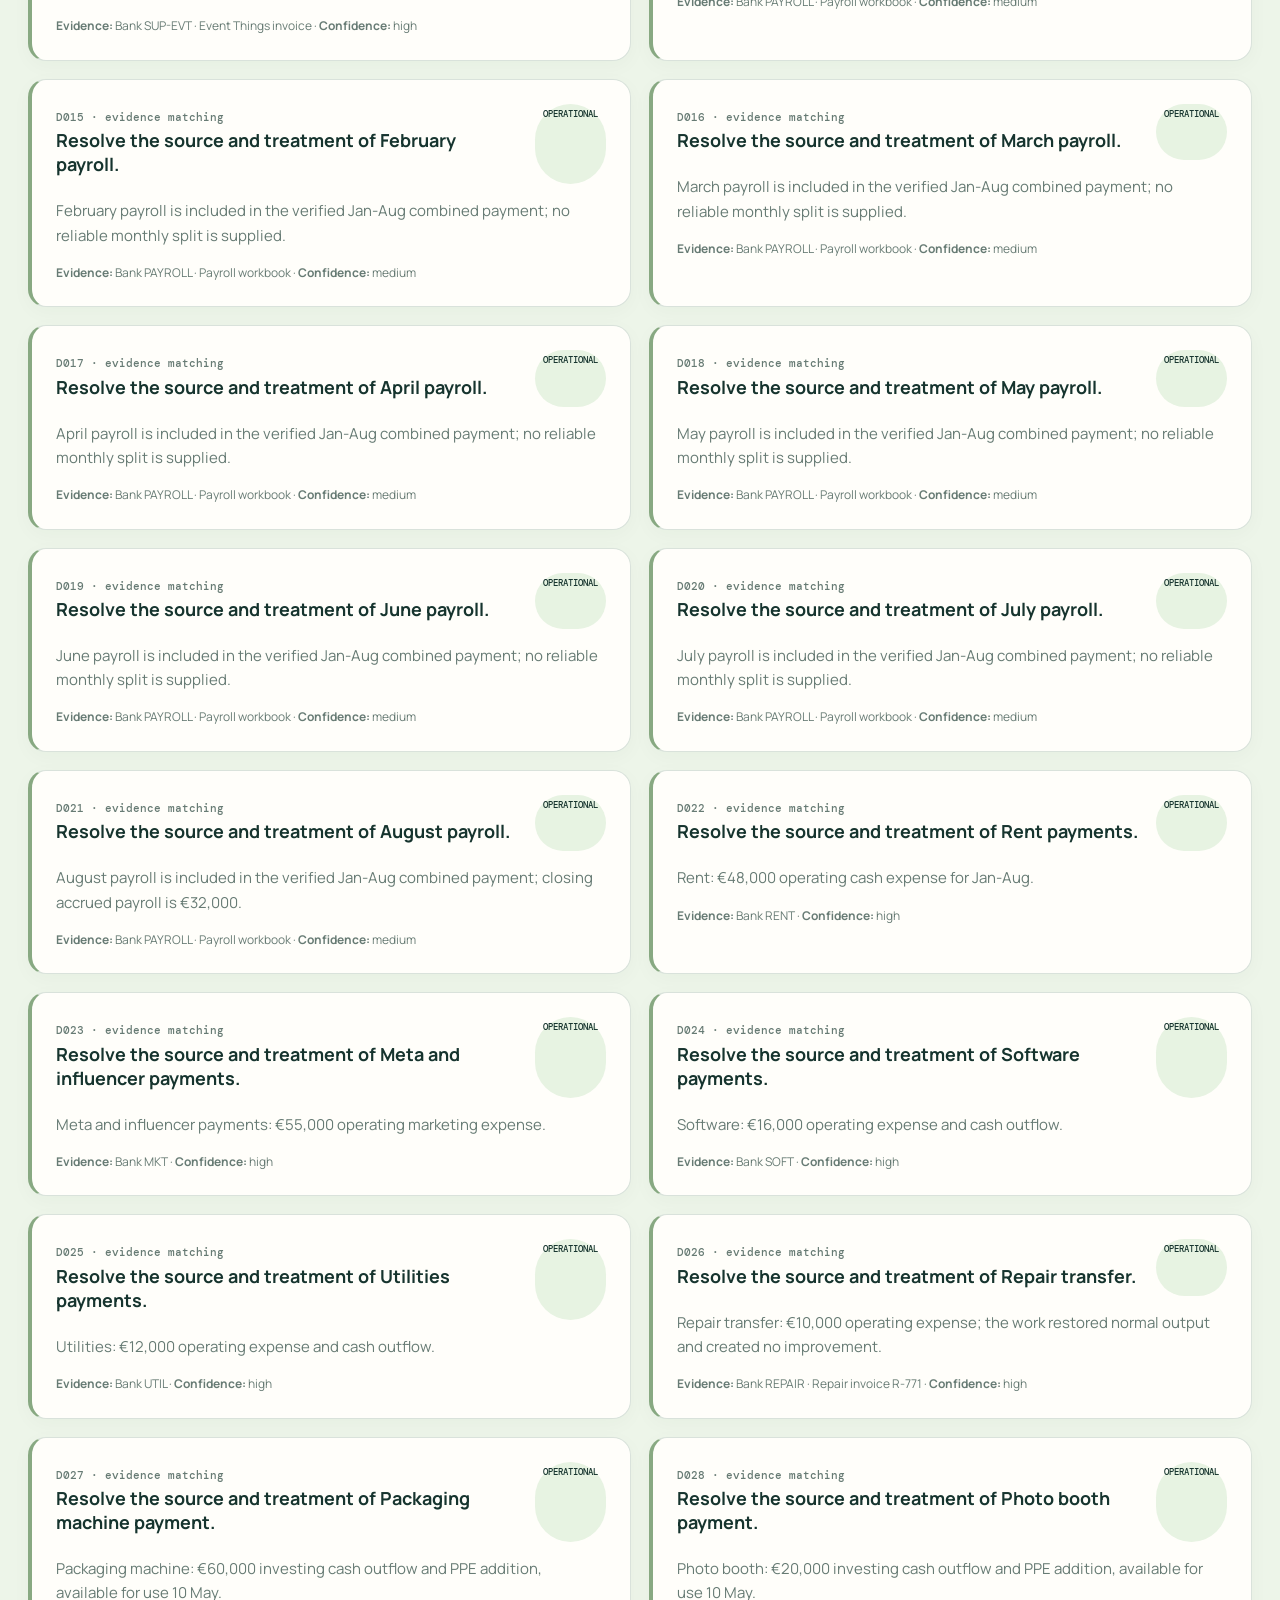
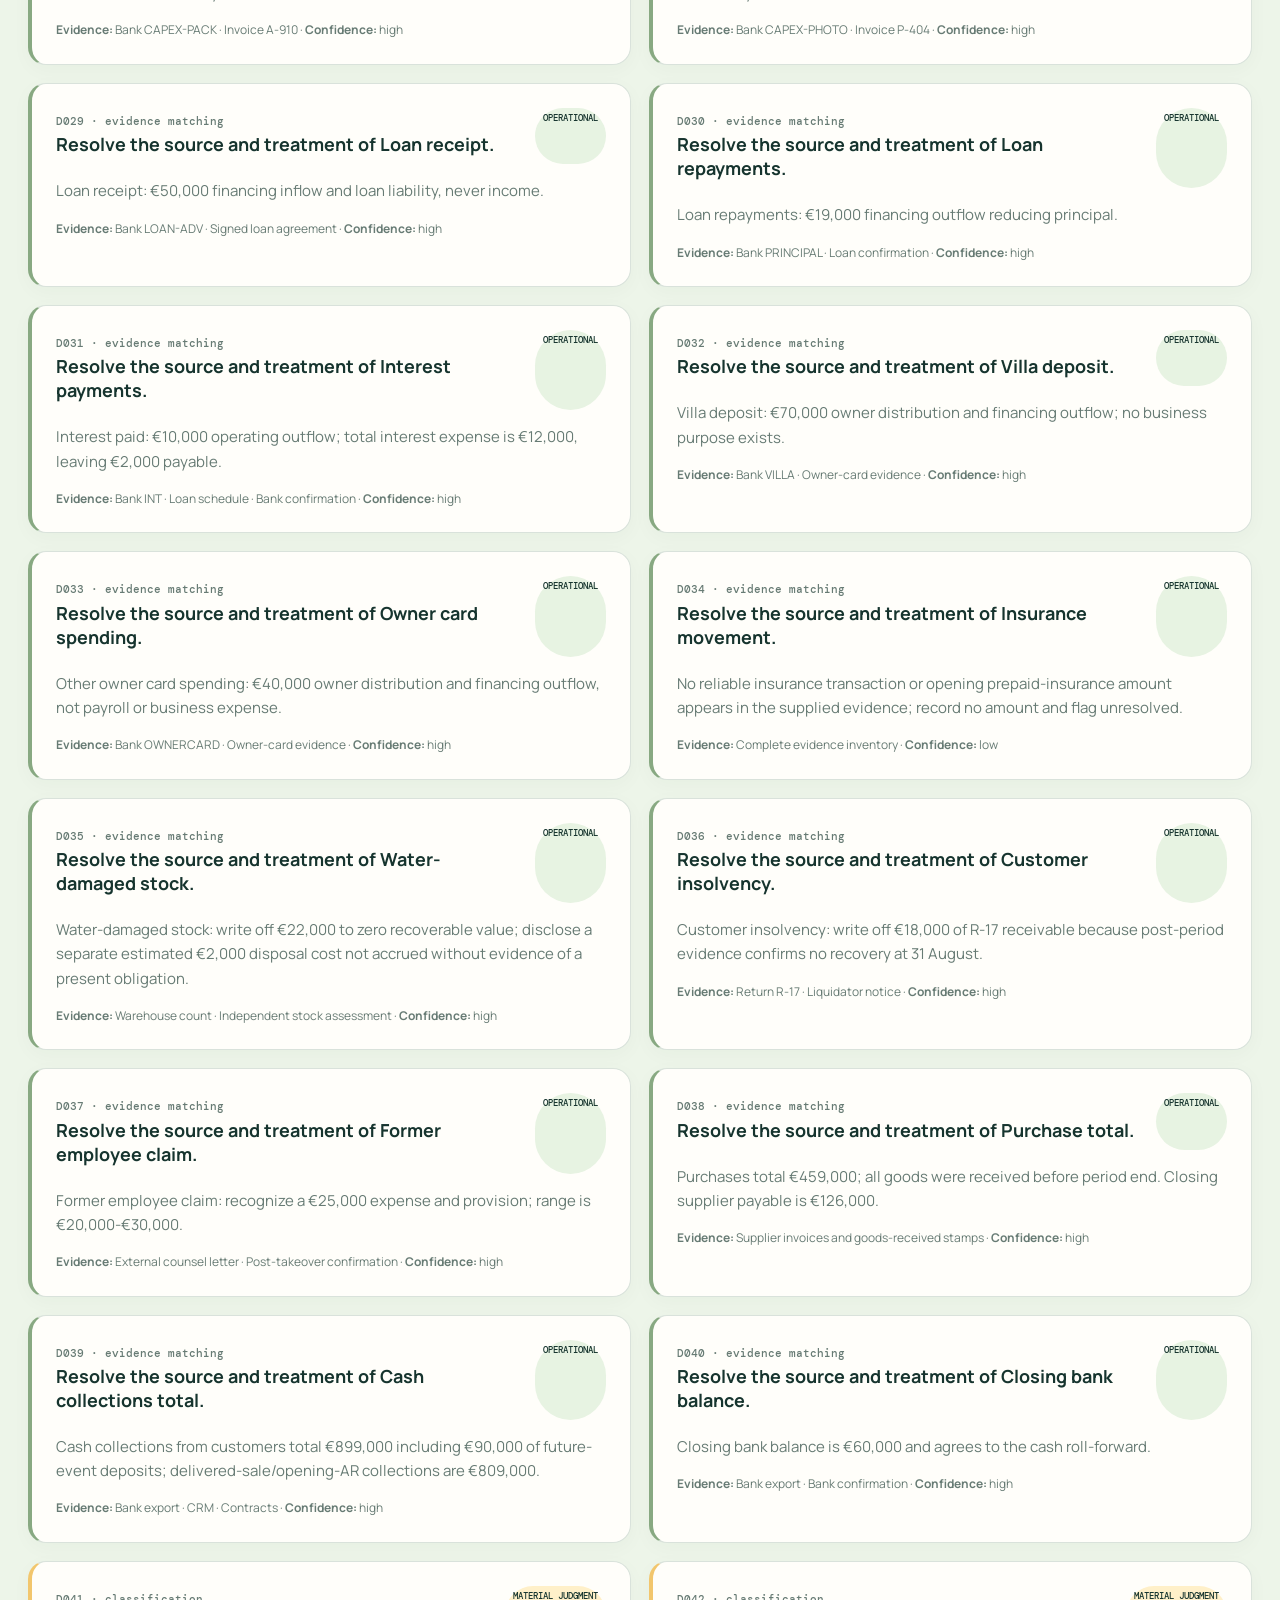
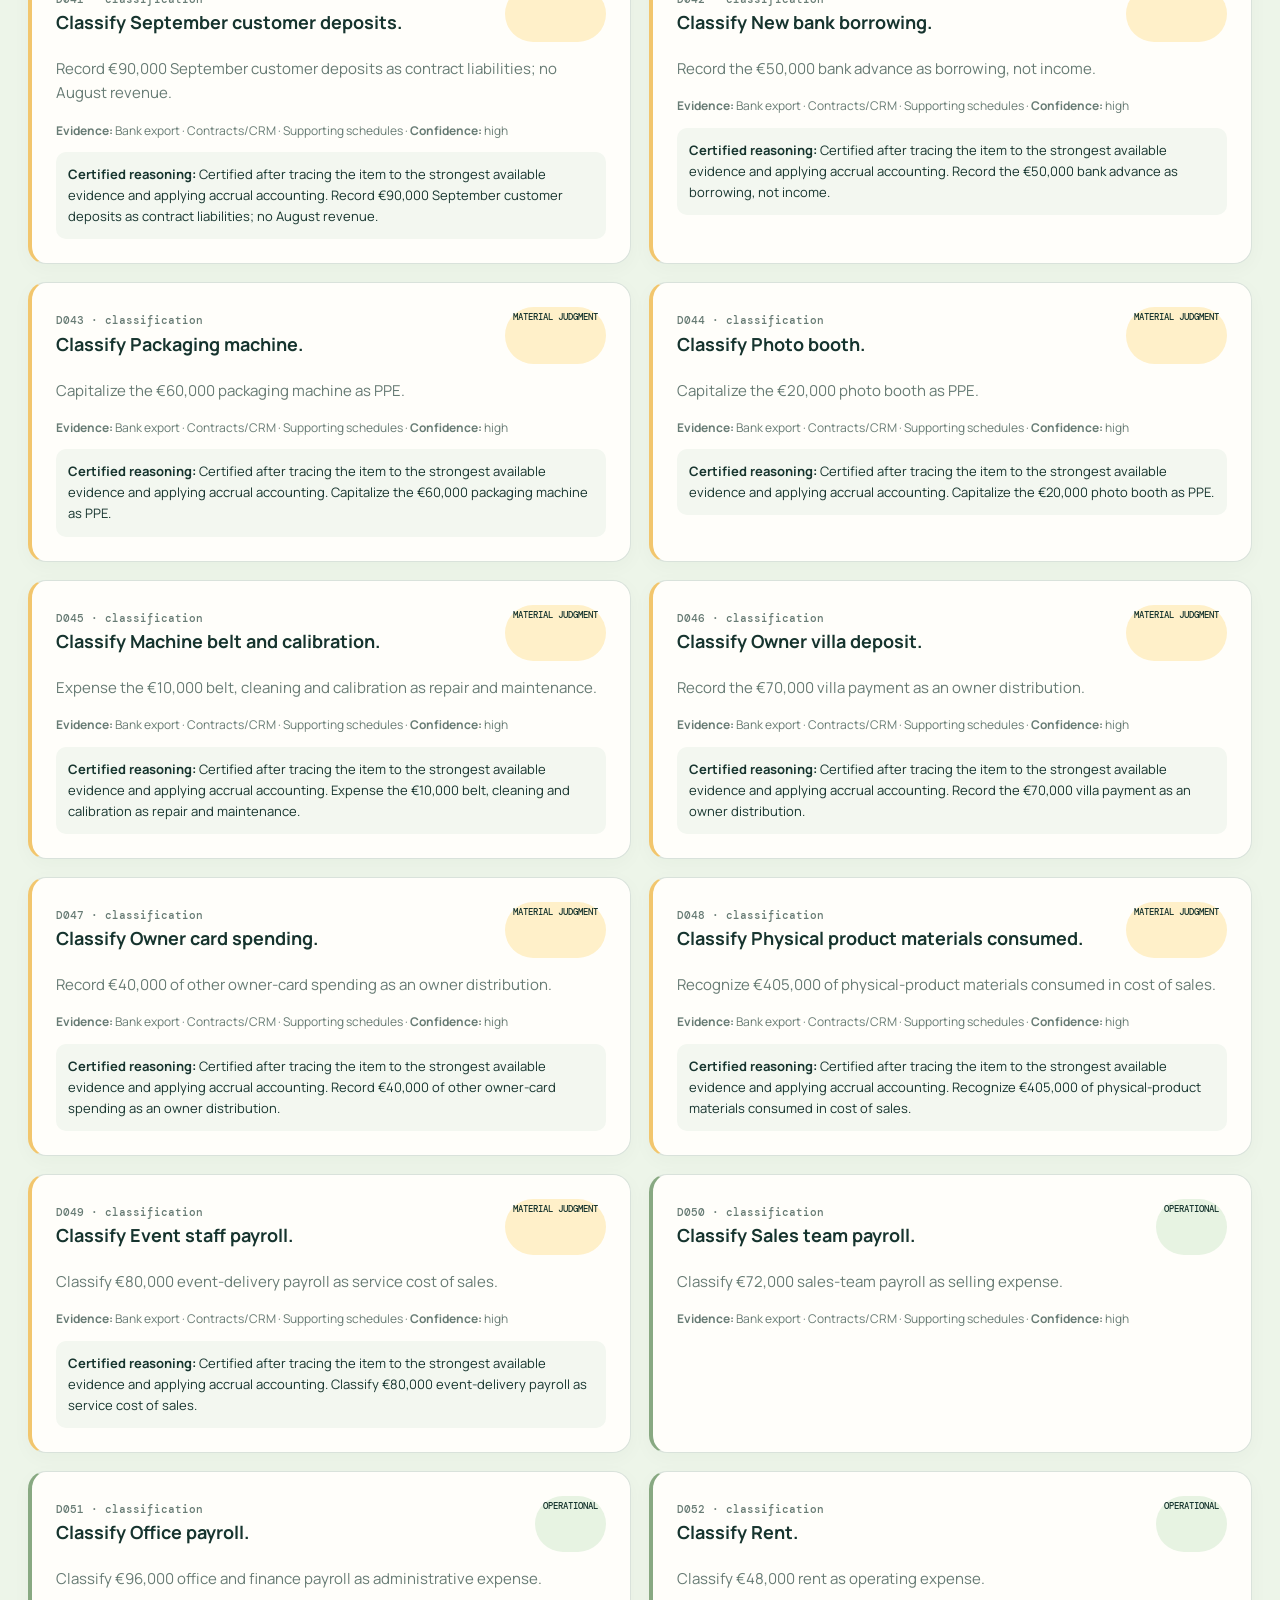
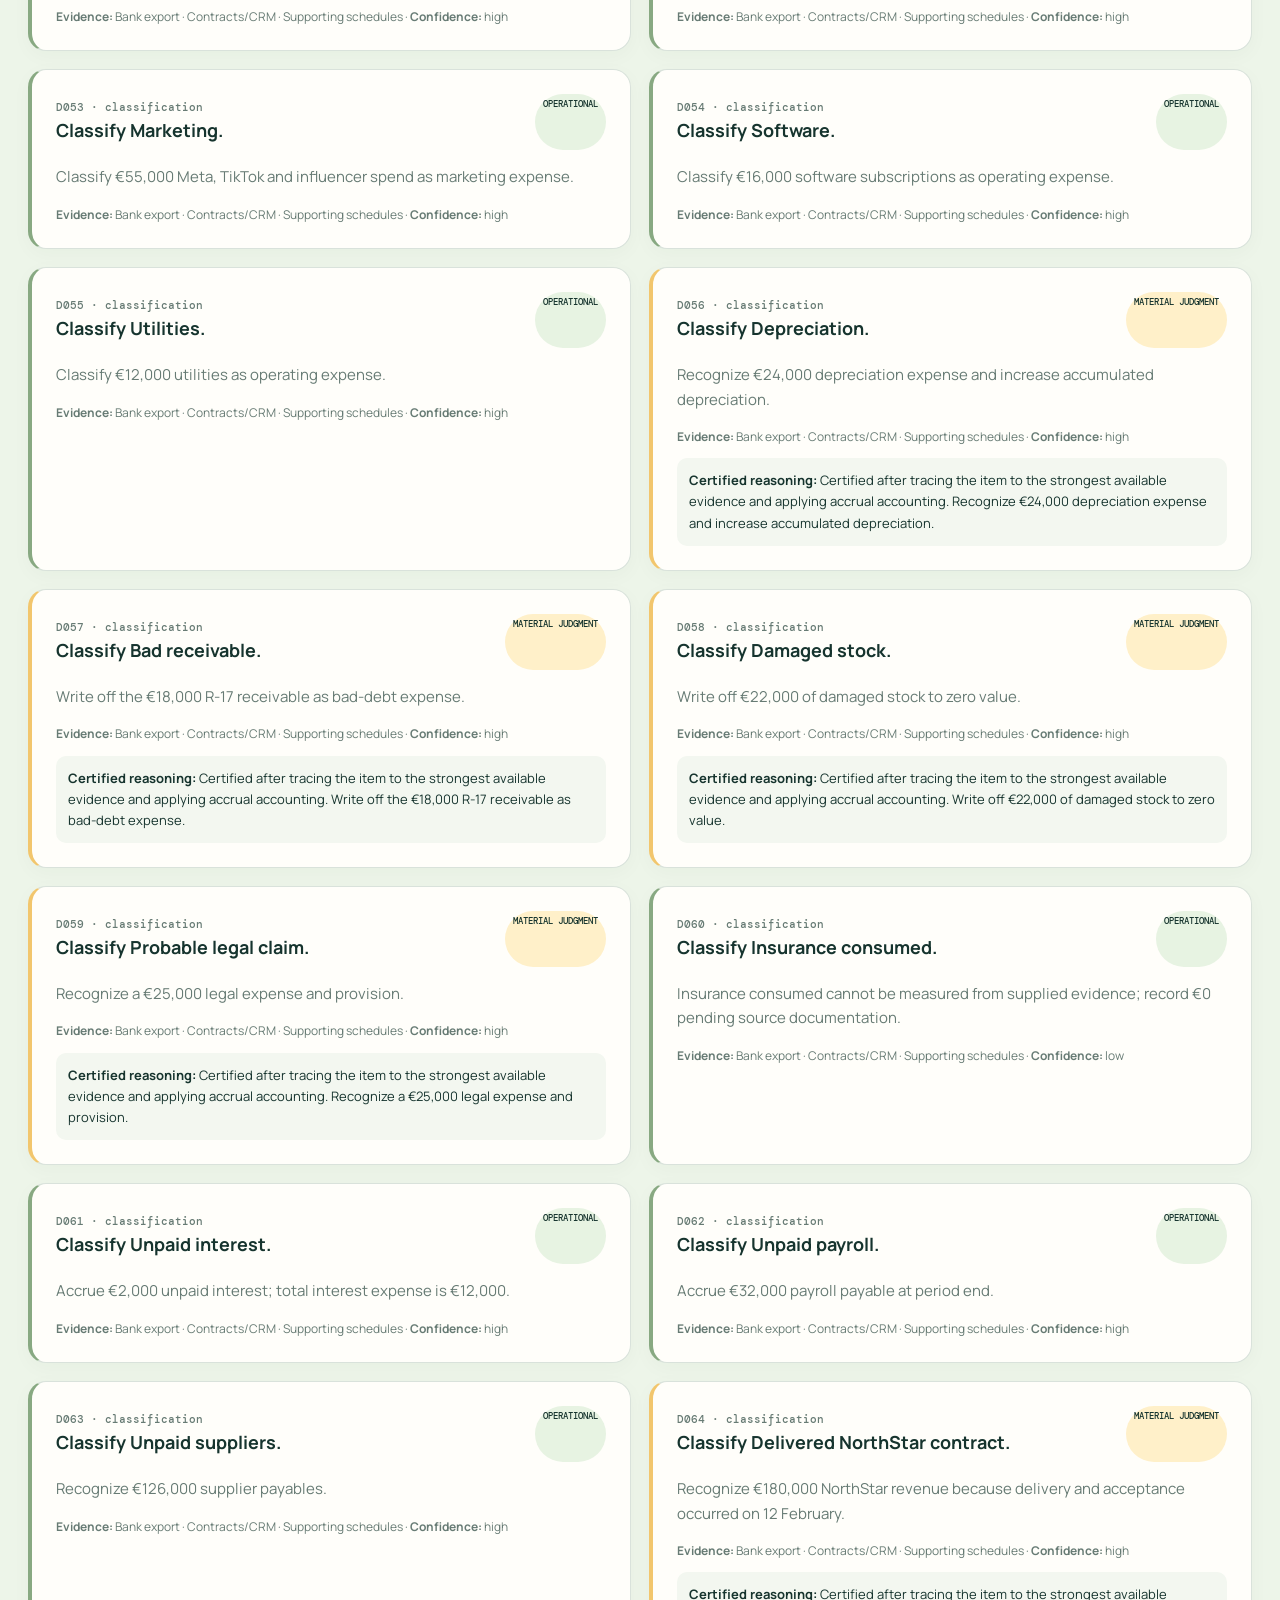
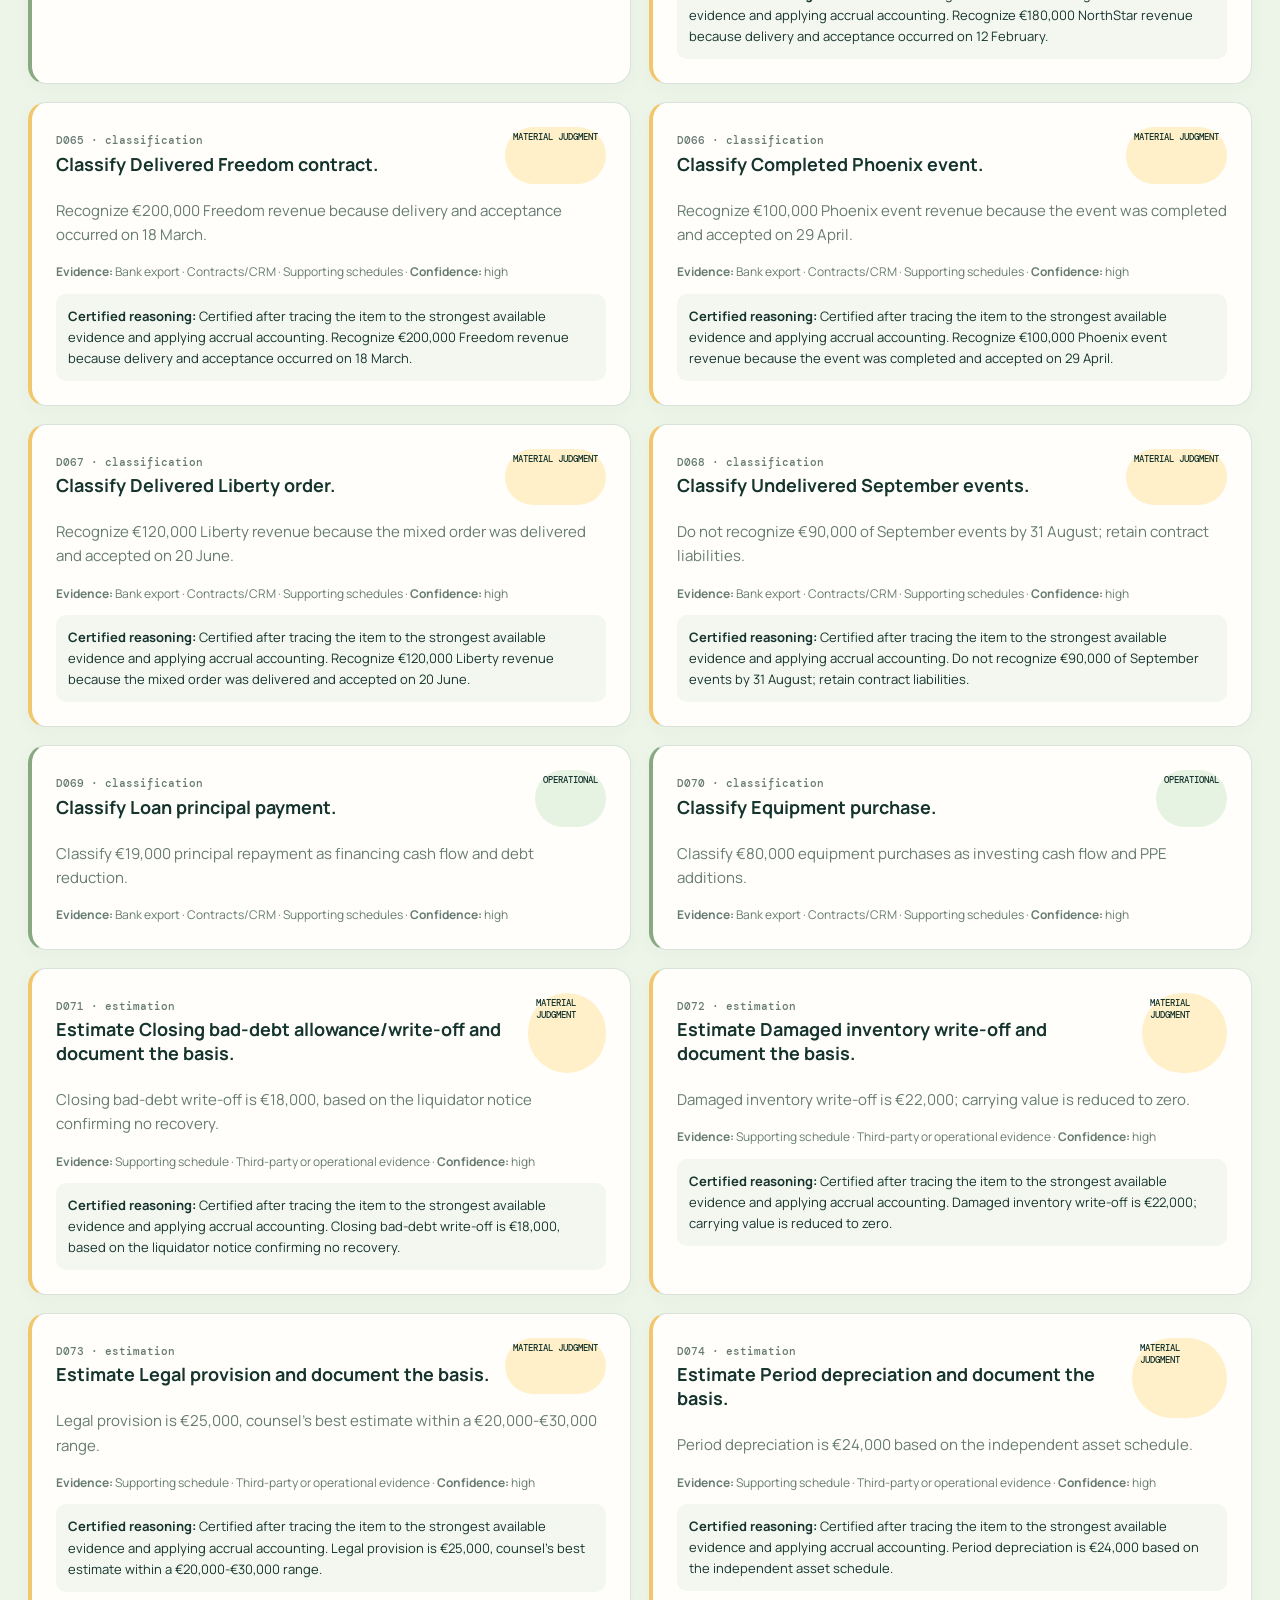
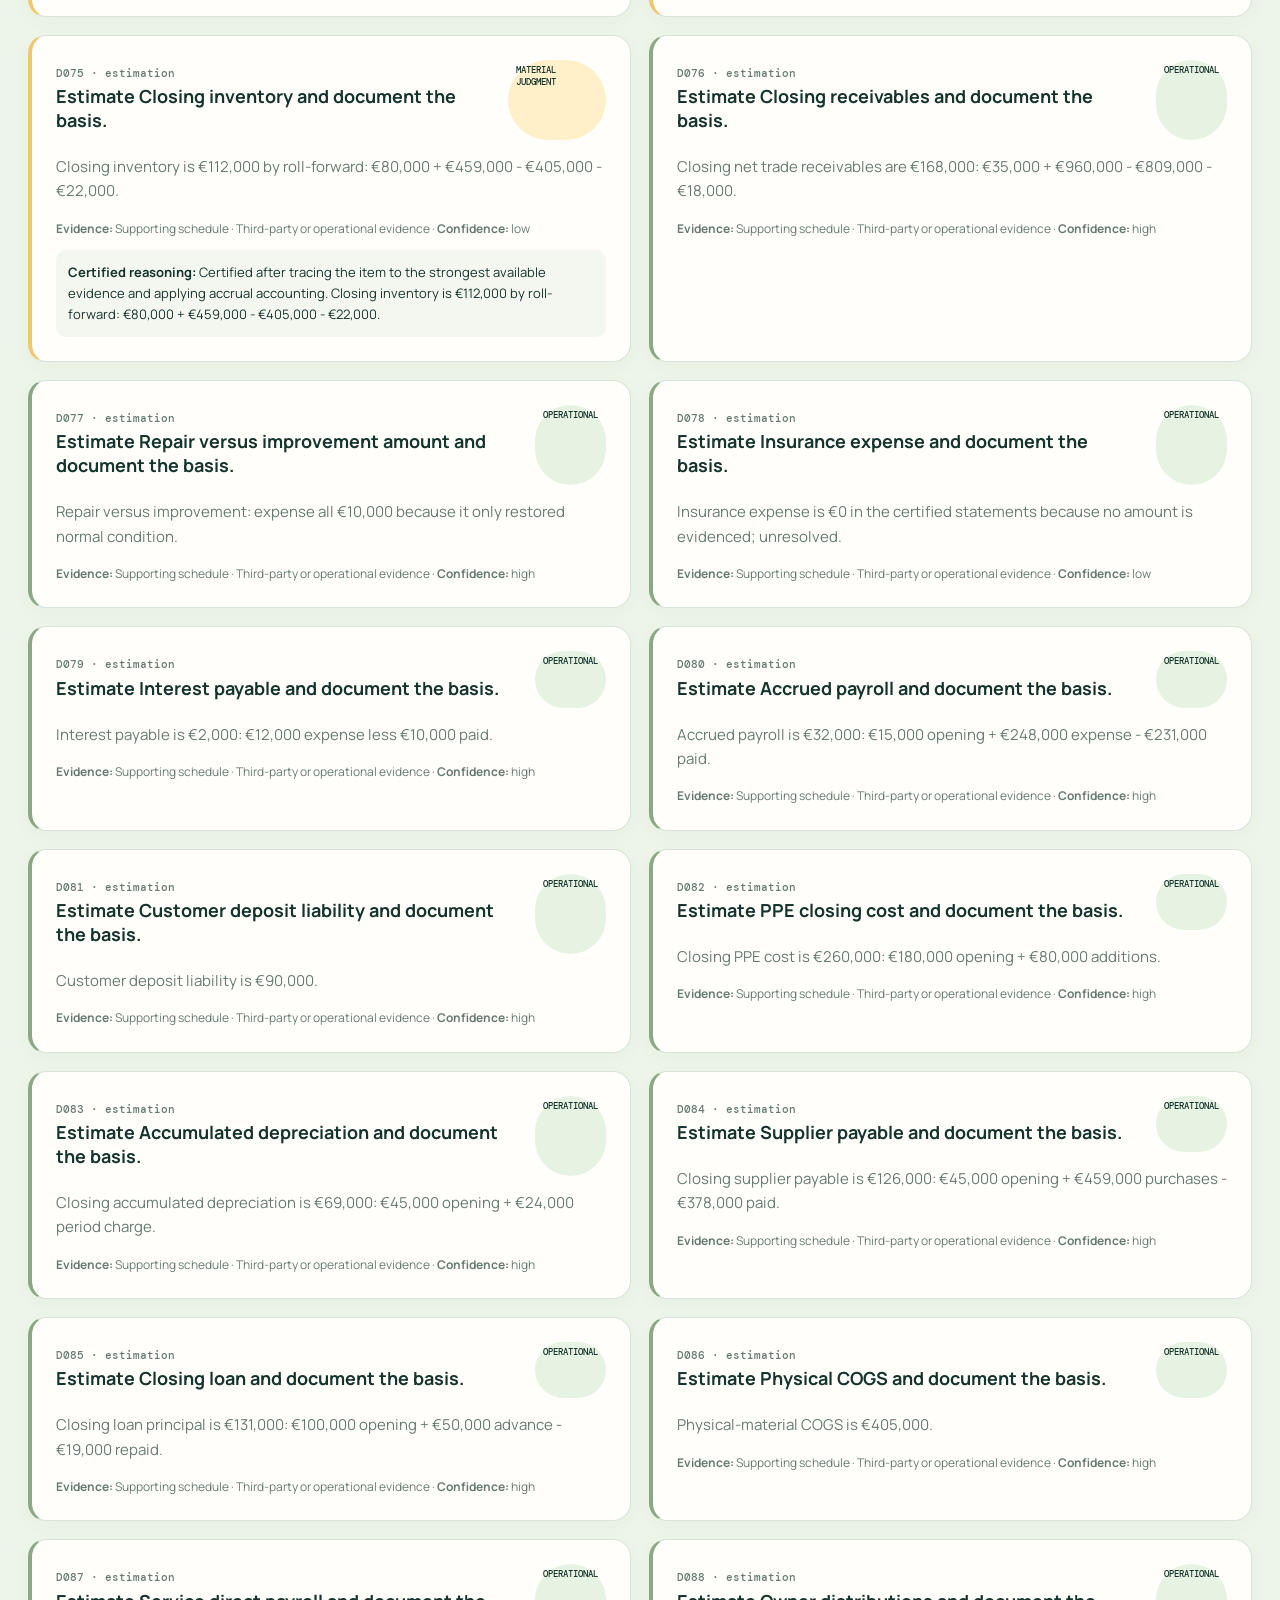
==== commit 851ccd33: "Publish complete DPI-HT-01 case analysis" ====
--- a/index.html
+++ b/index.html
@@ -1 +1,7 @@
-<!doctype html><html lang="en"><meta charset="utf-8"><meta name="viewport" content="width=device-width,initial-scale=1"><title>Cashflow Compass</title><style>@import url('https://fonts.googleapis.com/css2?family=DM+Mono&family=Fraunces:opsz,wght@9..144,500;9..144,700&family=Manrope:wght@400;500;600;700&display=swap');:root{--ink:#16342e;--cream:#fbfaf5;--pine:#0d3029;--mint:#dcefd9;--lime:#d6ff75;--gold:#f7c86a;--muted:#698078;--line:#dbe4dc}*{box-sizing:border-box}body{margin:0;background:radial-gradient(circle at 80% 0,#e5f3d8 0,transparent 30%),var(--cream);color:var(--ink);font:15px/1.6 Manrope,Arial}header,main{max-width:1180px;margin:auto;padding:0 28px}header{height:82px;display:flex;align-items:center;justify-content:space-between}.brand{font:700 22px Fraunces,serif}.brand i{color:#6b9c66}nav a{margin-left:26px;text-decoration:none;color:var(--muted);font-size:13px;font-weight:700}.hero{padding:85px 0 65px;display:grid;grid-template-columns:1.1fr .9fr;gap:70px;align-items:center}.over{font:700 11px/1 'DM Mono';letter-spacing:1.4px;color:#59906e}.hero h1,h2,h3{font-family:Fraunces,Georgia,serif}.hero h1{font-size:clamp(48px,6vw,78px);line-height:.96;letter-spacing:-3px;margin:18px 0 24px}.hero h1 em{color:#6d9a67;font-weight:500}.lead{font-size:18px;color:var(--muted);max-width:580px}.btn,button{background:var(--pine);color:white;border:0;border-radius:9px;padding:13px 19px;font:700 13px Manrope;cursor:pointer;text-decoration:none;display:inline-block}.hero-card{background:linear-gradient(145deg,#183f36,#0e2923);color:#f8fcf3;border-radius:24px;padding:35px;box-shadow:15px 17px #c6dfc0;transform:rotate(2deg)}.hero-card h2{font-size:35px;margin:12px 0}.hero-card p{color:#c7d8d1}.pill{display:inline-block;background:#d6ff75;color:#17362d;border-radius:20px;padding:5px 10px;font:700 10px 'DM Mono'}.formula{margin-top:25px;border-top:1px solid #477067;padding-top:15px;font-family:'DM Mono';font-size:13px}.stats{display:grid;grid-template-columns:repeat(3,1fr);gap:18px;border-block:1px solid var(--line);padding:21px 0;color:var(--muted);font-size:13px}.stats b{font:25px Fraunces;color:#5c8f63;margin-right:8px}section{padding:100px 0}section h2{font-size:44px;line-height:1;margin:12px 0 36px}.cards{display:grid;grid-template-columns:repeat(3,1fr);gap:18px}.card,.quiz{border:1px solid var(--line);background:#fffefa;border-radius:18px;padding:25px}.card{min-height:245px;display:flex;flex-direction:column}.card p{color:var(--muted);flex:1}.card button{align-self:start;background:white;color:var(--pine);border:1px solid var(--pine)}#choices button{margin:8px 6px 0 0;background:#e8f4e5;color:#35644d;padding:8px 11px}.tint{background:#edf6e9;margin-left:calc(50% - 50vw);margin-right:calc(50% - 50vw);padding-left:max(28px,calc((100vw - 1180px)/2));padding-right:max(28px,calc((100vw - 1180px)/2))}.quiz{max-width:700px}.quiz h3{font-size:24px}.feedback{min-height:48px;color:var(--muted)}#next{display:none}.sources{text-align:center}.sources p{color:var(--muted);max-width:660px;margin:auto}.sources a{color:#41745b}footer{padding:25px;text-align:center;border-top:1px solid var(--line);color:var(--muted);font-size:12px}@media(max-width:760px){nav{display:none}.hero,.cards,.stats{grid-template-columns:1fr;gap:22px}.hero{padding:55px 0}.hero-card{transform:none}section{padding:65px 0}}</style><body><header><div class="brand">◒ Cashflow <i>Compass</i></div><nav><a href="#learn">LEARN</a><a href="#practice">PRACTICE</a></nav></header><main><section class="hero"><div><div class="over">YOUR FINANCE STUDY PARTNER</div><h1>Make sense of the numbers.<br><em>For real.</em></h1><p class="lead">A clear, calm guide to P&L and cash flow — built for first-time learners and real case studies.</p></div><div class="hero-card"><span class="pill">TODAY’S BIG IDEA</span><h2>Profit is not cash.</h2><p>A company can be profitable on paper yet run short of money. Learn to tell the difference — and explain it with confidence.</p><div class="formula">REVENUE − COSTS = PROFIT<br>CASH IN − CASH OUT = CASH FLOW</div></div></section><div class="stats"><span><b>01</b>Plain-English explanations</span><span><b>02</b>Case-ready feedback</span><span><b>03</b>Practical quiz feedback</span></div><section id="learn"><div class="over">THE FOUNDATIONS</div><h2>Build the picture first.</h2><div class="cards"><article class="card"><div class="over">P&L</div><h3>Profit & Loss</h3><p>What a business earned, spent, and the profit left over during a period.</p><button onclick="teach('pnl')">Teach me P&L</button></article><article class="card"><div class="over">CASH FLOW</div><h3>Cash movement</h3><p>Operating, investing and financing activities tell the full money story.</p><button onclick="teach('cash')">Teach me cash flow</button></article><article class="card"><div class="over">THE LINK</div><h3>Why they differ</h3><p>Accounting records earned value; cash flow records when the money actually moves.</p><button onclick="teach('diff')">Explain the difference</button></article></div></section><section id="practice" class="tint"><div class="over">PRACTICE WITHOUT PRESSURE</div><h2>Where does this cash movement belong?</h2><div class="quiz"><h3 id="quizQ"></h3><div id="choices"><button>Operating</button><button>Investing</button><button>Financing</button></div><p class="feedback" id="feed"></p><button id="next" onclick="nextQ()">Next question →</button></div></section><section class="sources"><h3>Built on reliable foundations</h3><p>Core classifications follow <a href="https://www.ifrs.org/issued-standards/list-of-standards/ias-7-statement-of-cash-flows/">IFRS IAS 7</a> and the <a href="https://www.sec.gov/about/reports-publications/investorpubsbegfinstmtguide">SEC financial-statement guide</a>. Always check your course’s specific rules.</p></section></main><footer>Cashflow Compass · Learn the logic, not just the labels.</footer><script>const L={pnl:'P&L means Profit & Loss: revenue minus costs gives profit for a period. It uses accrual accounting, so profit can be recorded before cash arrives.',cash:'Cash flow tracks actual money movement through operating, investing and financing activities.',diff:'Profit measures earned value; cash flow measures when money moves. Credit sales, depreciation and working-capital changes explain many differences.'};function teach(x){alert(L[x])}let qs=[['A business buys a delivery van for cash.','Investing','It acquires a long-term asset expected to help produce future income.'],['A customer pays an invoice for last month’s work.','Operating','It is cash from the core business.'],['The company takes out a bank loan.','Financing','Borrowing changes the company’s funding and debt.']],n=0;function load(){quizQ.textContent=qs[n][0];feed.textContent='';next.style.display='none';document.querySelectorAll('#choices button').forEach(b=>b.disabled=false)}document.querySelectorAll('#choices button').forEach(b=>b.onclick=()=>{feed.textContent=(b.textContent===qs[n][1]?'✓ Exactly. ':'Not quite. ')+qs[n][2];document.querySelectorAll('#choices button').forEach(b=>b.disabled=true);next.style.display='inline-block'});function nextQ(){n=(n+1)%qs.length;load()}load();</script></body></html>
+<!doctype html><html lang="en"><head><meta charset="utf-8"><meta name="viewport" content="width=device-width,initial-scale=1"><meta name="description" content="Evidence-led cash flow and P&L reconstruction for DPI-HT-01"><title>Cashflow Compass · DPI-HT-01</title><link rel="stylesheet" href="/styles.css"></head><body data-page="main"><header><div class="nav"><div class="brand">◒ Cashflow <i>Compass</i></div><nav class="navlinks"><a href="#statements">STATEMENTS</a><a href="#decisions">DECISIONS</a><a href="#recommendation">RECOMMENDATION</a><a class="review-link" href="/review">ASSESSOR VIEW</a></nav></div></header><main><div class="wrap"><section class="hero"><div><div class="eyebrow">DPI-HT-01 · hostile takeover reconstruction</div><h1>Management said profit.<br><em>The evidence said otherwise.</em></h1><p class="lead">A traceable reconstruction of Divorce Party International Ltd. Every corrected number links to bank records, contracts, invoices, operational evidence and an explicit accounting judgment.</p><p><a class="button primary" href="#statements">Review the corrected accounts</a></p></div><aside class="hero-card"><span class="pill">BOARD CONCLUSION</span><h2>€65,000 corrected profit.</h2><p>The €312,000 management claim is not reliable. Closing cash is €60,000, personal owner withdrawals total €110,000, and immediate controls are required.</p><div class="metric-row"><div class="metric"><b id="profit">—</b><small>Net profit</small></div><div class="metric"><b id="cash">—</b><small>Closing cash</small></div><div class="metric"><b id="assets">—</b><small>Total assets</small></div></div></aside></section><div class="banner"><div><b>100</b><span>certified decisions</span></div><div><b>25</b><span>material judgments</span></div><div><b>7</b><span>statement reconciliations</span></div><div><b>5</b><span>visible uncertainties</span></div></div>
+<section id="statements"><div class="eyebrow">Corrected financial statements</div><h2>Three statements, one coherent story.</h2><div class="grid three"><article class="card statement-card"><span class="tag">Profit & loss</span><h3>Corrected P&L</h3><p class="big good" id="profit">€65,000</p><p>Revenue follows delivery, not cash timing. Omitted expenses and accruals are restored.</p></article><article class="card statement-card"><span class="tag">Cash flow</span><h3>Closing bank balance</h3><p class="big" id="cash">€60,000</p><p>Operating cash generation was offset by equipment purchases and owner distributions.</p></article><article class="card statement-card"><span class="tag">Balance sheet</span><h3>Assets</h3><p class="big" id="assets">€531,000</p><p>The statement balances after recognizing deposits, payables, debt and the legal provision.</p></article></div><div class="grid two" style="margin-top:18px"><article class="card"><h3>Profit & Loss</h3><table><tbody id="pnlTable"></tbody></table></article><article class="card"><h3>Cash Flow</h3><table><tbody id="cashTable"></tbody></table></article><article class="card"><h3>Assets</h3><table><tbody id="assetsTable"></tbody></table></article><article class="card"><h3>Liabilities & Equity</h3><table><tbody id="liabTable"></tbody></table></article></div></section>
+<section class="tint"><div class="eyebrow">Required checks</div><h2>The accounts reconcile.</h2><div class="checks" id="checks"></div></section>
+<section><div class="eyebrow">Uncertainty is evidence too</div><h2>What remains unresolved.</h2><div class="grid three" id="uncertainties"></div></section>
+<section id="decisions" class="tint"><div class="eyebrow">Complete decision register</div><h2>All 100 decisions, searchable.</h2><div class="toolbar"><button class="active" data-filter="all">All 100</button><button data-filter="operational">Operational</button><button data-filter="material_judgment">Material judgments</button><input class="search" id="search" placeholder="Search decisions, evidence or causes"></div><div class="grid two" id="decisionList"></div></section>
+<section id="recommendation"><div class="callout"><div class="eyebrow" style="color:#a9d19d">Board recommendation</div><h2>Continue the core business—conditionally.</h2><p>Do not value the company or calculate an earn-out using management's €312,000 claim. Approve the corrected accounts first, protect cash, fix credit and inventory controls, and investigate management override.</p><h3>Why management profit failed</h3><div class="cause-list" id="causes"></div><h3>Immediate actions</h3><ol class="actions" id="actions"></ol><p><a class="button" style="border-color:white;color:white;background:transparent" href="/review">Open compact assessor view →</a> <a class="button" style="border-color:white;color:white;background:transparent" href="/submission.json">Open submission.json →</a></p></div></section></div></main><footer>Cashflow Compass · Evidence before optimism · Reporting date 31 August 2026</footer><script src="/app.js"></script></body></html>
+
--- a/styles.css
+++ b/styles.css
@@ -0,0 +1,4 @@
+@import url('https://fonts.googleapis.com/css2?family=DM+Mono:wght@400;500&family=Fraunces:opsz,wght@9..144,500;9..144,700&family=Manrope:wght@400;500;600;700&display=swap');
+:root{--ink:#16342e;--pine:#0e3029;--cream:#fbfaf5;--paper:#fffefa;--mint:#e7f3e2;--lime:#d8fb80;--gold:#f2c66d;--coral:#ef8e76;--muted:#677b74;--line:#d9e2db;--red:#a93c36;--shadow:0 18px 50px rgba(20,52,46,.09)}
+*{box-sizing:border-box}html{scroll-behavior:smooth}body{margin:0;background:radial-gradient(circle at 85% 0,#e4f1d6 0,transparent 25%),var(--cream);color:var(--ink);font:15px/1.62 Manrope,Arial,sans-serif}a{color:inherit}header{position:sticky;top:0;z-index:20;background:rgba(251,250,245,.91);backdrop-filter:blur(16px);border-bottom:1px solid rgba(217,226,219,.8)}.nav{max-width:1240px;margin:auto;padding:18px 28px;display:flex;align-items:center;justify-content:space-between}.brand{font:700 22px Fraunces}.brand i{color:#6f9d67}.navlinks{display:flex;gap:24px;align-items:center}.navlinks a{text-decoration:none;font:700 12px DM Mono;color:var(--muted)}.navlinks .review-link{background:var(--pine);color:white;border-radius:8px;padding:10px 14px}.wrap{max-width:1240px;margin:auto;padding:0 28px}.hero{min-height:620px;padding:86px 0 62px;display:grid;grid-template-columns:1.05fr .95fr;gap:70px;align-items:center}.eyebrow{font:500 11px DM Mono;letter-spacing:1.5px;text-transform:uppercase;color:#5f8e6d}.hero h1,h2,h3{font-family:Fraunces,Georgia,serif}.hero h1{font-size:clamp(52px,7vw,88px);line-height:.93;letter-spacing:-3.5px;margin:18px 0 26px}.hero h1 em{color:#699562;font-weight:500}.lead{font-size:18px;color:var(--muted);max-width:650px}.hero-card{background:linear-gradient(145deg,#1a463a,#0d2923);color:#f8fbf4;padding:36px;border-radius:26px;box-shadow:18px 20px #cfe3c4;transform:rotate(1.5deg)}.hero-card h2{font-size:42px;line-height:1;margin:12px 0}.hero-card p{color:#c9dbd3}.pill{display:inline-block;border-radius:99px;padding:6px 11px;background:var(--lime);color:var(--pine);font:700 10px DM Mono}.metric-row{display:grid;grid-template-columns:repeat(3,1fr);gap:14px;margin-top:26px}.metric{border-top:1px solid #477268;padding-top:12px}.metric b{font:700 28px Fraunces;display:block}.metric small{color:#b8cec5}.banner{display:grid;grid-template-columns:repeat(4,1fr);gap:1px;background:var(--line);border:1px solid var(--line);border-radius:16px;overflow:hidden}.banner div{background:var(--paper);padding:20px}.banner b{font:24px Fraunces;color:#5d8c64;display:block}.banner span{font-size:12px;color:var(--muted)}section{padding:88px 0}section h2{font-size:46px;line-height:1.02;margin:12px 0 34px}.grid{display:grid;gap:18px}.grid.three{grid-template-columns:repeat(3,1fr)}.grid.two{grid-template-columns:repeat(2,1fr)}.card{background:var(--paper);border:1px solid var(--line);border-radius:18px;padding:24px;box-shadow:0 5px 20px rgba(20,52,46,.03)}.card h3{font-size:25px;margin:5px 0 12px}.card p{color:var(--muted)}.statement-card{min-height:220px}.statement-card .big{font:700 38px Fraunces;margin:10px 0}.good{color:#397352}.warn{color:#a46b10}.bad{color:var(--red)}table{width:100%;border-collapse:collapse;font-size:13px}th{text-align:left;font:500 10px DM Mono;letter-spacing:.7px;text-transform:uppercase;color:var(--muted);padding:11px 8px;border-bottom:1px solid var(--line)}td{padding:11px 8px;border-bottom:1px solid #edf0ec;vertical-align:top}td.num{text-align:right;font-family:DM Mono}tr.total td{font-weight:700;border-top:2px solid var(--ink)}.tint{background:#edf5e9;margin-left:calc(50% - 50vw);margin-right:calc(50% - 50vw);padding-left:max(28px,calc((100vw - 1240px)/2));padding-right:max(28px,calc((100vw - 1240px)/2))}.toolbar{display:flex;gap:10px;flex-wrap:wrap;margin-bottom:18px}.toolbar button,.button{border:1px solid var(--pine);background:white;color:var(--pine);border-radius:9px;padding:10px 13px;font:700 12px Manrope;cursor:pointer}.toolbar button.active,.button.primary{background:var(--pine);color:white}.decision{border-left:4px solid #88a982}.decision.material{border-left-color:var(--gold)}.decision-head{display:flex;justify-content:space-between;gap:15px}.decision h3{font:700 18px Manrope;margin:0 0 8px}.decision .id{font:500 11px DM Mono;color:var(--muted)}.tag{display:inline-block;border-radius:99px;padding:4px 8px;font:500 9px DM Mono;text-transform:uppercase;background:var(--mint)}.tag.material{background:#fff0c9}.evidence{font-size:12px;color:var(--muted)}.reason{background:#f3f7f0;border-radius:10px;padding:12px;margin-top:12px;font-size:13px}.checks{display:grid;grid-template-columns:repeat(2,1fr);gap:14px}.check{display:flex;gap:14px;align-items:flex-start}.status{width:28px;height:28px;border-radius:50%;display:grid;place-items:center;background:var(--mint);color:#397352;font-weight:800;flex:none}.status.warn{background:#fff0c9;color:#9a6500}.uncertainty{border-top:4px solid var(--gold)}.actions li{margin:9px 0}.callout{background:var(--pine);color:white;border-radius:24px;padding:38px}.callout h2{margin-top:0;color:white}.callout p{color:#d3e1db}.cause-list{display:grid;grid-template-columns:repeat(2,1fr);gap:12px}.cause-list div{background:rgba(255,255,255,.08);border-radius:12px;padding:14px}.search{width:min(420px,100%);border:1px solid var(--line);border-radius:9px;padding:11px 13px;font:14px Manrope;background:white}.review-top{padding:70px 0 30px}.review-top h1{font:700 clamp(42px,6vw,70px)/.98 Fraunces;margin:10px 0}.review-grid{display:grid;grid-template-columns:repeat(4,1fr);gap:12px}.kpi{background:white;border:1px solid var(--line);border-radius:14px;padding:18px}.kpi b{font:700 27px Fraunces;display:block}.trail{margin-top:24px}.trail-row{display:grid;grid-template-columns:80px 1.1fr 1.1fr 1.1fr 100px;gap:12px;padding:14px 10px;border-bottom:1px solid var(--line);font-size:12px}.trail-row.head{font:500 9px DM Mono;text-transform:uppercase;color:var(--muted)}footer{padding:30px;text-align:center;color:var(--muted);border-top:1px solid var(--line);font-size:12px}.hidden{display:none!important}@media(max-width:850px){.hero,.grid.three,.grid.two,.review-grid,.banner,.cause-list{grid-template-columns:1fr}.hero{padding-top:55px;min-height:auto}.hero-card{transform:none}.navlinks a:not(.review-link){display:none}.checks{grid-template-columns:1fr}.trail-row{grid-template-columns:70px 1fr}.trail-row>*:not(:first-child):not(:nth-child(2)){display:none}section{padding:62px 0}.metric-row{grid-template-columns:1fr}.hero h1{font-size:56px}}
+
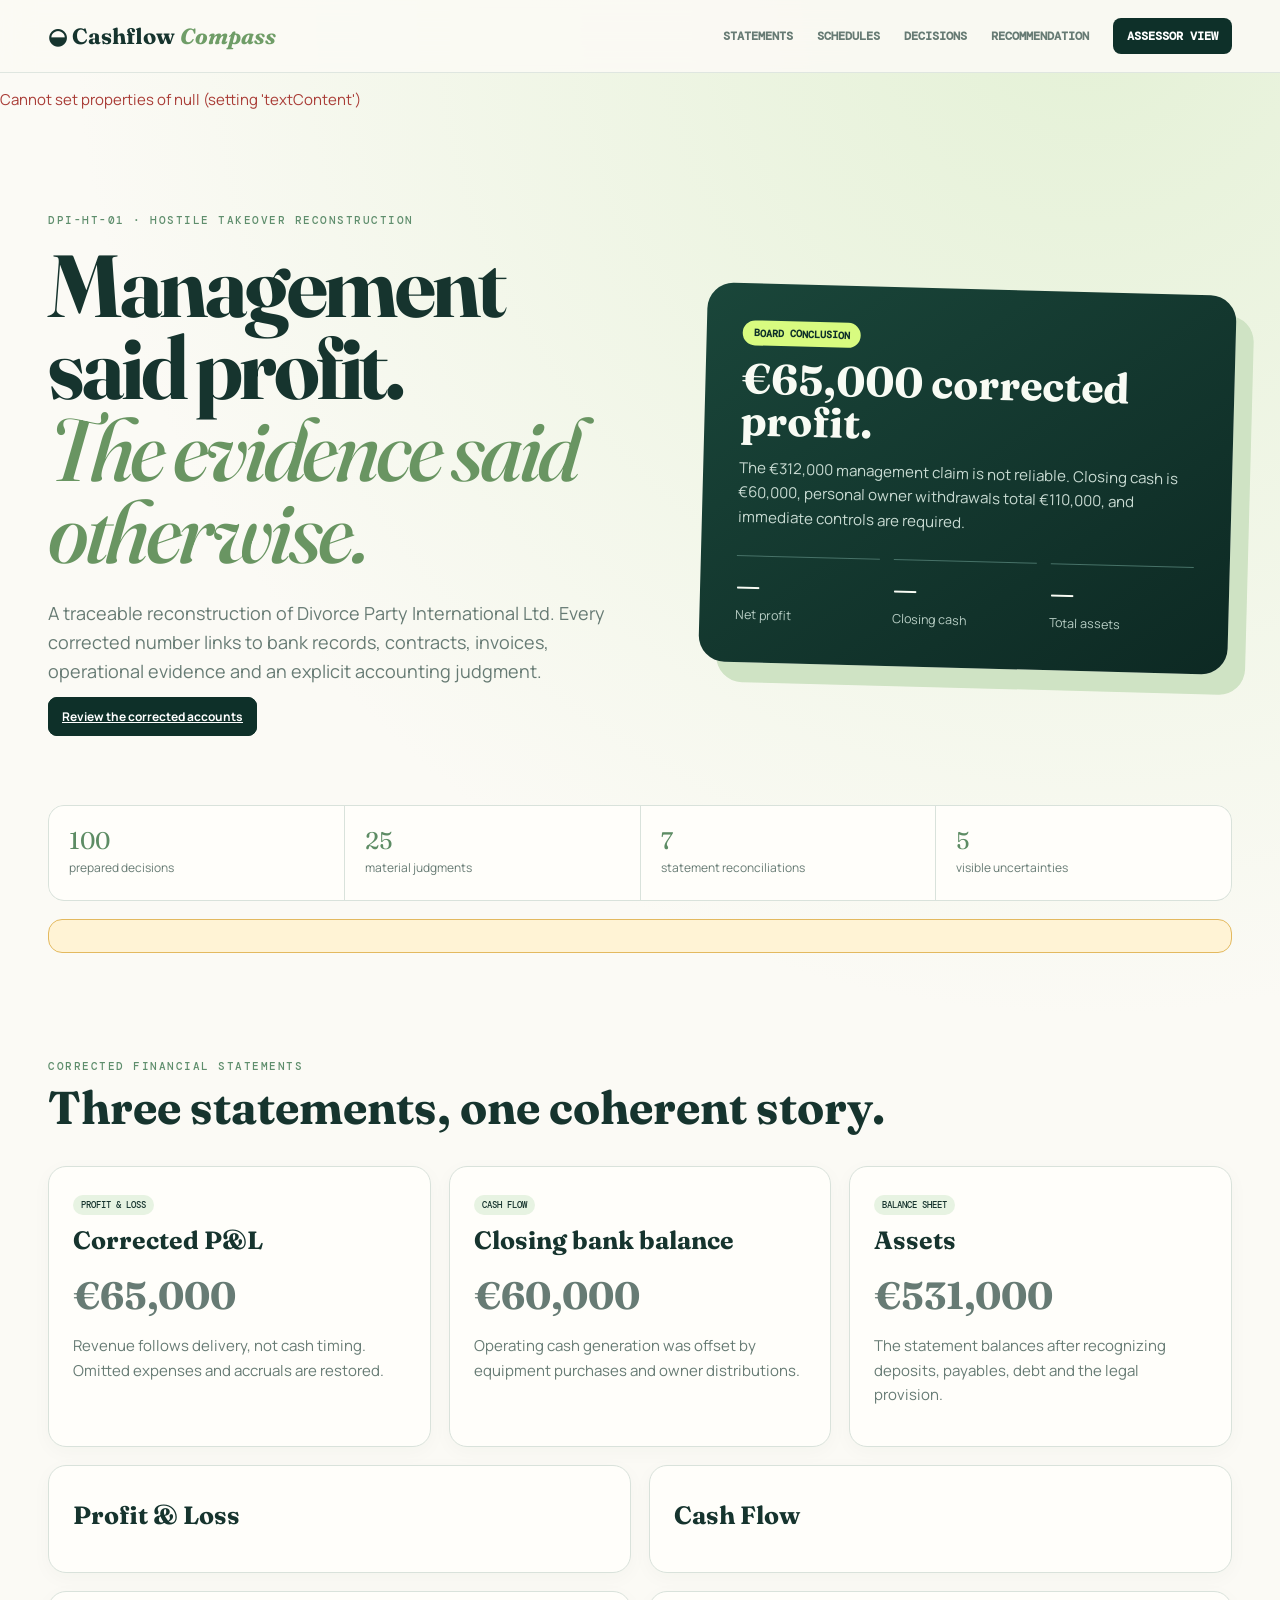
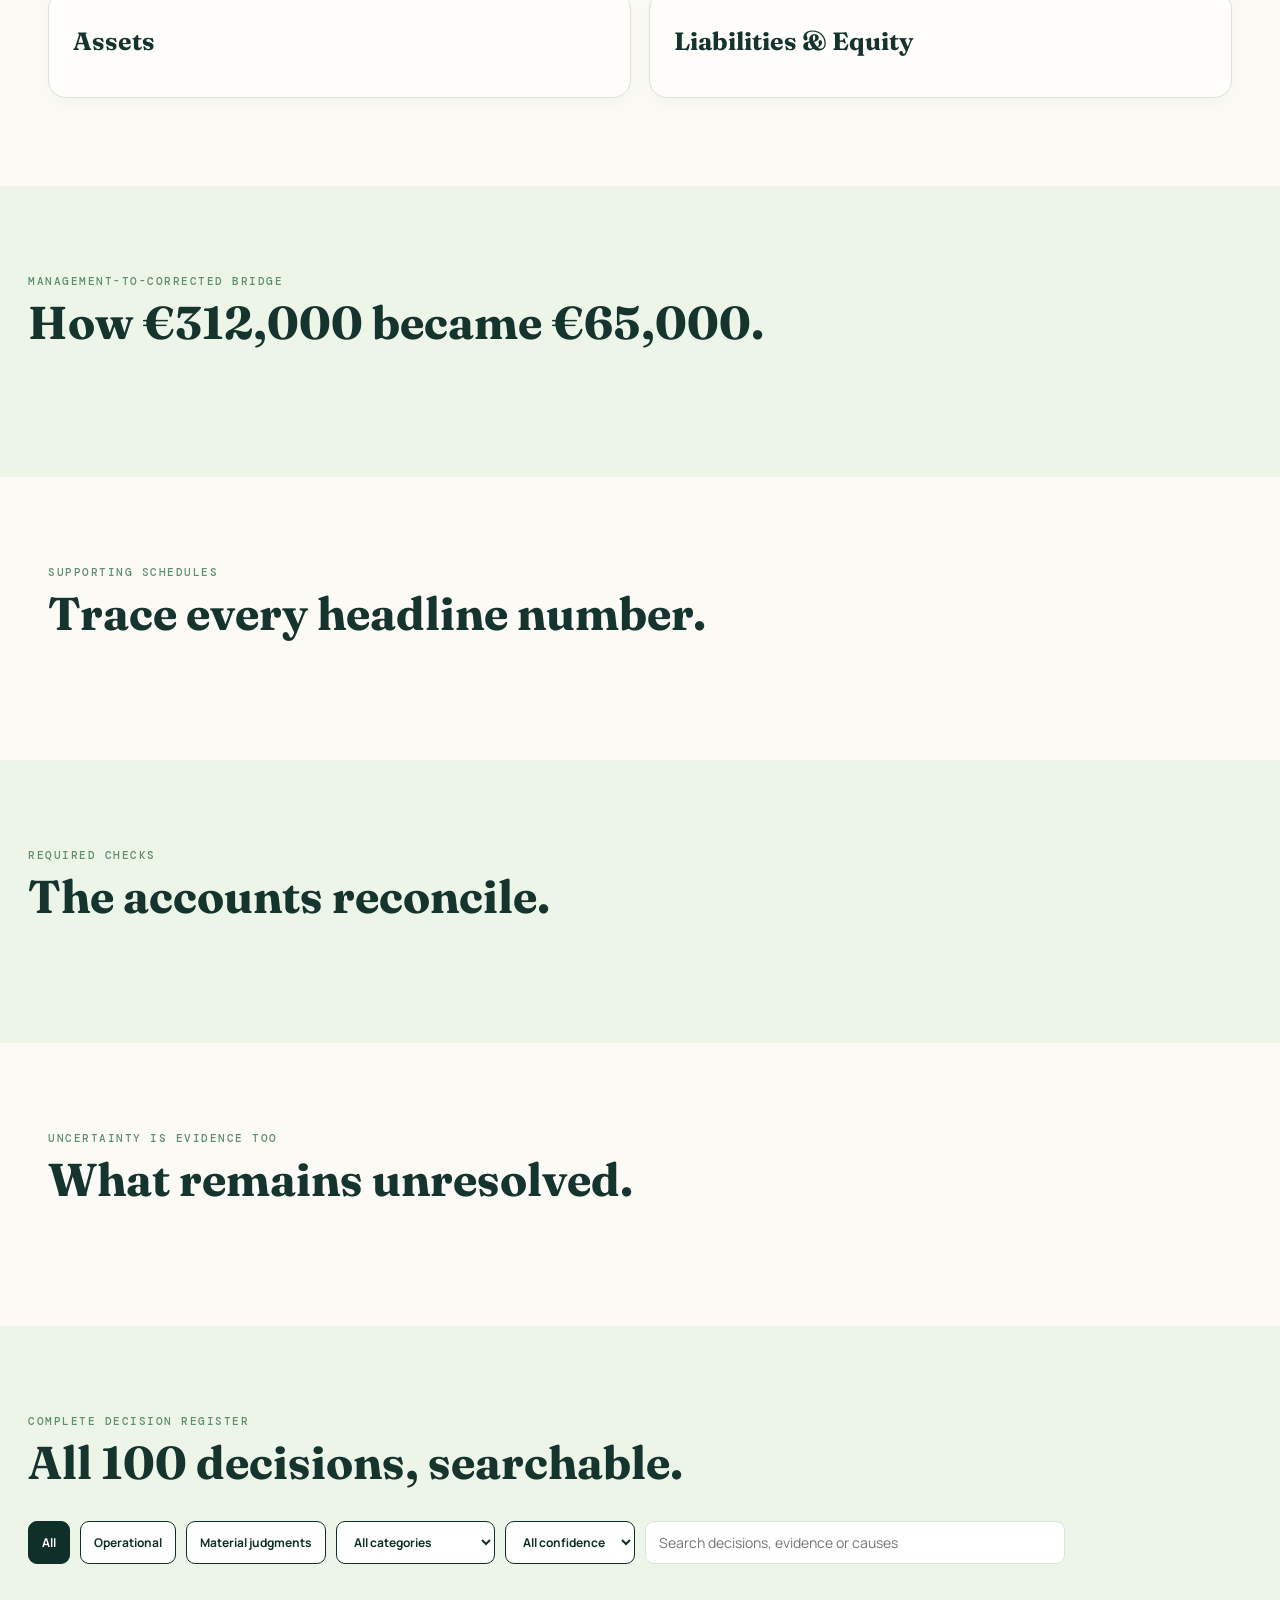
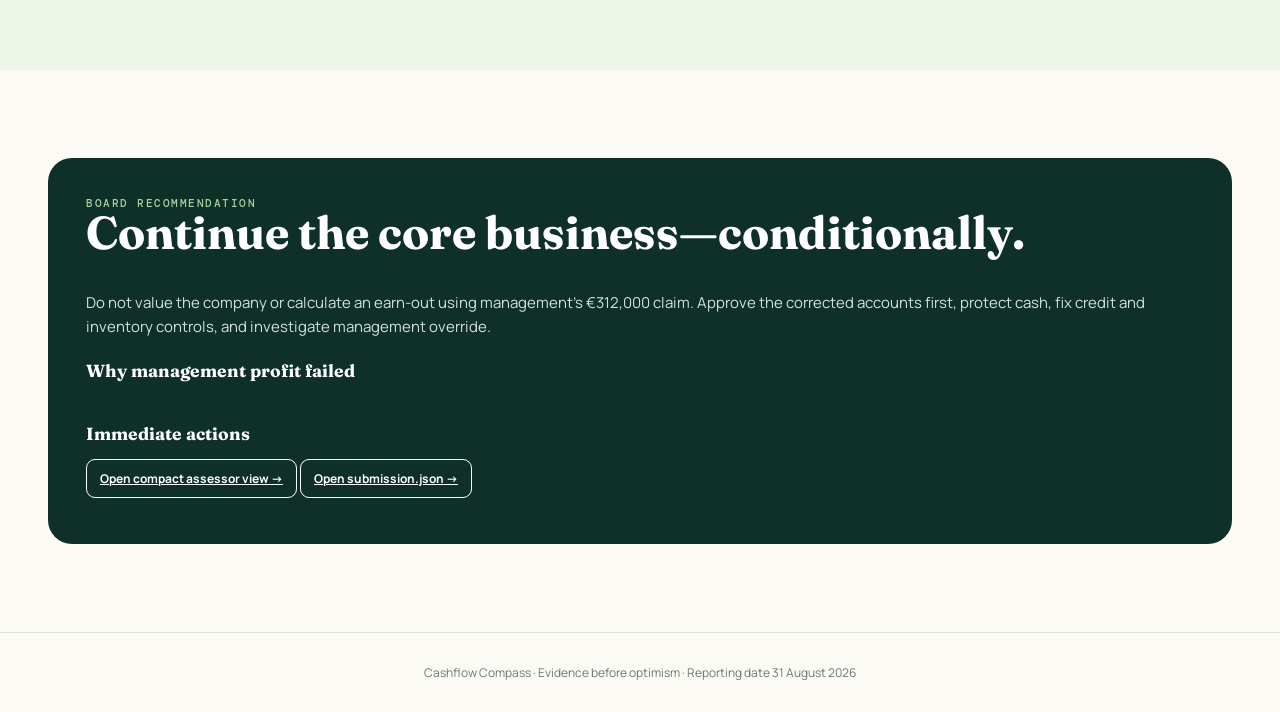
==== commit 509d22fb: "Improve DPI case index.html" ====
--- a/index.html
+++ b/index.html
@@ -1,7 +1,14 @@
-<!doctype html><html lang="en"><head><meta charset="utf-8"><meta name="viewport" content="width=device-width,initial-scale=1"><meta name="description" content="Evidence-led cash flow and P&L reconstruction for DPI-HT-01"><title>Cashflow Compass · DPI-HT-01</title><link rel="stylesheet" href="/styles.css"></head><body data-page="main"><header><div class="nav"><div class="brand">◒ Cashflow <i>Compass</i></div><nav class="navlinks"><a href="#statements">STATEMENTS</a><a href="#decisions">DECISIONS</a><a href="#recommendation">RECOMMENDATION</a><a class="review-link" href="/review">ASSESSOR VIEW</a></nav></div></header><main><div class="wrap"><section class="hero"><div><div class="eyebrow">DPI-HT-01 · hostile takeover reconstruction</div><h1>Management said profit.<br><em>The evidence said otherwise.</em></h1><p class="lead">A traceable reconstruction of Divorce Party International Ltd. Every corrected number links to bank records, contracts, invoices, operational evidence and an explicit accounting judgment.</p><p><a class="button primary" href="#statements">Review the corrected accounts</a></p></div><aside class="hero-card"><span class="pill">BOARD CONCLUSION</span><h2>€65,000 corrected profit.</h2><p>The €312,000 management claim is not reliable. Closing cash is €60,000, personal owner withdrawals total €110,000, and immediate controls are required.</p><div class="metric-row"><div class="metric"><b id="profit">—</b><small>Net profit</small></div><div class="metric"><b id="cash">—</b><small>Closing cash</small></div><div class="metric"><b id="assets">—</b><small>Total assets</small></div></div></aside></section><div class="banner"><div><b>100</b><span>certified decisions</span></div><div><b>25</b><span>material judgments</span></div><div><b>7</b><span>statement reconciliations</span></div><div><b>5</b><span>visible uncertainties</span></div></div>
-<section id="statements"><div class="eyebrow">Corrected financial statements</div><h2>Three statements, one coherent story.</h2><div class="grid three"><article class="card statement-card"><span class="tag">Profit & loss</span><h3>Corrected P&L</h3><p class="big good" id="profit">€65,000</p><p>Revenue follows delivery, not cash timing. Omitted expenses and accruals are restored.</p></article><article class="card statement-card"><span class="tag">Cash flow</span><h3>Closing bank balance</h3><p class="big" id="cash">€60,000</p><p>Operating cash generation was offset by equipment purchases and owner distributions.</p></article><article class="card statement-card"><span class="tag">Balance sheet</span><h3>Assets</h3><p class="big" id="assets">€531,000</p><p>The statement balances after recognizing deposits, payables, debt and the legal provision.</p></article></div><div class="grid two" style="margin-top:18px"><article class="card"><h3>Profit & Loss</h3><table><tbody id="pnlTable"></tbody></table></article><article class="card"><h3>Cash Flow</h3><table><tbody id="cashTable"></tbody></table></article><article class="card"><h3>Assets</h3><table><tbody id="assetsTable"></tbody></table></article><article class="card"><h3>Liabilities & Equity</h3><table><tbody id="liabTable"></tbody></table></article></div></section>
+<!doctype html>
+<html lang="en"><head><meta charset="utf-8"><meta name="viewport" content="width=device-width,initial-scale=1"><meta name="description" content="Evidence-led cash flow and P&L reconstruction for DPI-HT-01"><title>Cashflow Compass · DPI-HT-01</title><link rel="stylesheet" href="/styles.css"><link rel="stylesheet" href="/enhancements.css"></head>
+<body data-page="main"><a class="skip" href="#main">Skip to main content</a><header><div class="nav"><div class="brand">◒ Cashflow <i>Compass</i></div><nav class="navlinks" aria-label="Primary"><a href="#statements">STATEMENTS</a><a href="#schedulesSection">SCHEDULES</a><a href="#decisions">DECISIONS</a><a href="#recommendation">RECOMMENDATION</a><a class="review-link" href="/review">ASSESSOR VIEW</a></nav></div></header>
+<main id="main"><div class="wrap"><section class="hero"><div><div class="eyebrow">DPI-HT-01 · hostile takeover reconstruction</div><h1>Management said profit.<br><em>The evidence said otherwise.</em></h1><p class="lead">A traceable reconstruction of Divorce Party International Ltd. Every corrected number links to bank records, contracts, invoices, operational evidence and an explicit accounting judgment.</p><p><a class="button primary" href="#statements">Review the corrected accounts</a></p></div><aside class="hero-card"><span class="pill">BOARD CONCLUSION</span><h2>€65,000 corrected profit.</h2><p>The €312,000 management claim is not reliable. Closing cash is €60,000, personal owner withdrawals total €110,000, and immediate controls are required.</p><div class="metric-row"><div class="metric"><b id="heroProfit">—</b><small>Net profit</small></div><div class="metric"><b id="heroCash">—</b><small>Closing cash</small></div><div class="metric"><b id="heroAssets">—</b><small>Total assets</small></div></div></aside></section>
+<div class="banner"><div><b>100</b><span>prepared decisions</span></div><div><b>25</b><span>material judgments</span></div><div><b>7</b><span>statement reconciliations</span></div><div><b>5</b><span>visible uncertainties</span></div></div><div id="certification" class="cert-banner" role="note"></div>
+<section id="statements"><div class="eyebrow">Corrected financial statements</div><h2>Three statements, one coherent story.</h2><div class="grid three"><article class="card statement-card"><span class="tag">Profit & loss</span><h3>Corrected P&L</h3><p class="big good">€65,000</p><p>Revenue follows delivery, not cash timing. Omitted expenses and accruals are restored.</p></article><article class="card statement-card"><span class="tag">Cash flow</span><h3>Closing bank balance</h3><p class="big">€60,000</p><p>Operating cash generation was offset by equipment purchases and owner distributions.</p></article><article class="card statement-card"><span class="tag">Balance sheet</span><h3>Assets</h3><p class="big">€531,000</p><p>The statement balances after recognizing deposits, payables, debt and the legal provision.</p></article></div><div class="grid two" style="margin-top:18px"><article class="card"><h3>Profit & Loss</h3><table><tbody id="pnlTable"></tbody></table></article><article class="card"><h3>Cash Flow</h3><table><tbody id="cashTable"></tbody></table></article><article class="card"><h3>Assets</h3><table><tbody id="assetsTable"></tbody></table></article><article class="card"><h3>Liabilities & Equity</h3><table><tbody id="liabTable"></tbody></table></article></div></section>
+<section class="tint"><div class="eyebrow">Management-to-corrected bridge</div><h2>How €312,000 became €65,000.</h2><div class="bridge" id="bridge" aria-label="Profit correction bridge"></div></section>
+<section id="schedulesSection"><div class="eyebrow">Supporting schedules</div><h2>Trace every headline number.</h2><div class="schedule-grid" id="schedules"></div></section>
 <section class="tint"><div class="eyebrow">Required checks</div><h2>The accounts reconcile.</h2><div class="checks" id="checks"></div></section>
 <section><div class="eyebrow">Uncertainty is evidence too</div><h2>What remains unresolved.</h2><div class="grid three" id="uncertainties"></div></section>
-<section id="decisions" class="tint"><div class="eyebrow">Complete decision register</div><h2>All 100 decisions, searchable.</h2><div class="toolbar"><button class="active" data-filter="all">All 100</button><button data-filter="operational">Operational</button><button data-filter="material_judgment">Material judgments</button><input class="search" id="search" placeholder="Search decisions, evidence or causes"></div><div class="grid two" id="decisionList"></div></section>
-<section id="recommendation"><div class="callout"><div class="eyebrow" style="color:#a9d19d">Board recommendation</div><h2>Continue the core business—conditionally.</h2><p>Do not value the company or calculate an earn-out using management's €312,000 claim. Approve the corrected accounts first, protect cash, fix credit and inventory controls, and investigate management override.</p><h3>Why management profit failed</h3><div class="cause-list" id="causes"></div><h3>Immediate actions</h3><ol class="actions" id="actions"></ol><p><a class="button" style="border-color:white;color:white;background:transparent" href="/review">Open compact assessor view →</a> <a class="button" style="border-color:white;color:white;background:transparent" href="/submission.json">Open submission.json →</a></p></div></section></div></main><footer>Cashflow Compass · Evidence before optimism · Reporting date 31 August 2026</footer><script src="/app.js"></script></body></html>
+<section id="decisions" class="tint"><div class="eyebrow">Complete decision register</div><h2>All 100 decisions, searchable.</h2><div class="toolbar"><button class="active" data-filter="all">All</button><button data-filter="operational">Operational</button><button data-filter="material_judgment">Material judgments</button><select id="category" aria-label="Decision category"><option value="all">All categories</option><option value="evidence_matching">Evidence matching</option><option value="classification">Classification</option><option value="estimation">Estimation</option><option value="board_decision">Board decision</option></select><select id="confidence" aria-label="Confidence"><option value="all">All confidence</option><option value="high">High</option><option value="medium">Medium</option><option value="low">Low</option></select><input class="search" id="search" aria-label="Search decisions" placeholder="Search decisions, evidence or causes"></div><p id="resultCount" class="evidence" aria-live="polite"></p><div class="grid two" id="decisionList"></div></section>
+<section id="recommendation"><div class="callout"><div class="eyebrow" style="color:#a9d19d">Board recommendation</div><h2>Continue the core business—conditionally.</h2><p>Do not value the company or calculate an earn-out using management's €312,000 claim. Approve the corrected accounts first, protect cash, fix credit and inventory controls, and investigate management override.</p><h3>Why management profit failed</h3><div class="cause-list" id="causes"></div><h3>Immediate actions</h3><ol class="actions" id="actions"></ol><p><a class="button" style="border-color:white;color:white;background:transparent" href="/review">Open compact assessor view →</a> <a class="button" style="border-color:white;color:white;background:transparent" href="/submission.json">Open submission.json →</a></p></div></section></div></main>
+<footer>Cashflow Compass · Evidence before optimism · Reporting date 31 August 2026</footer><script src="/app.js"></script></body></html>
 
--- a/enhancements.css
+++ b/enhancements.css
@@ -0,0 +1,2 @@
+.skip{position:fixed;left:12px;top:-60px;z-index:100;background:var(--pine);color:#fff;padding:10px 14px;border-radius:8px}.skip:focus{top:12px}a:focus-visible,button:focus-visible,input:focus-visible,select:focus-visible{outline:3px solid var(--gold);outline-offset:3px}.cert-banner{background:#fff3d5;border:1px solid #e3b95f;border-radius:14px;padding:16px 18px;margin:18px 0;color:#6c4a05}.schedule-grid{display:grid;grid-template-columns:repeat(2,1fr);gap:16px}.schedule-card h3{margin-top:0}.bridge{display:flex;align-items:stretch;gap:8px;overflow-x:auto;padding-bottom:8px}.bridge-step{min-width:155px;background:white;border:1px solid var(--line);border-radius:13px;padding:15px}.bridge-step b{font:700 24px Fraunces;display:block}.bridge-step.negative b{color:var(--red)}.toolbar select{border:1px solid var(--pine);background:white;color:var(--pine);border-radius:9px;padding:10px 13px;font:700 12px Manrope}.locator{font:11px/1.45 DM Mono;color:#6c7d77;border-top:1px dashed var(--line);padding-top:9px;margin-top:10px}.decision:target{box-shadow:0 0 0 4px var(--gold)}@media(prefers-reduced-motion:reduce){html{scroll-behavior:auto}*,*:before,*:after{animation:none!important;transition:none!important}}@media(max-width:850px){.schedule-grid{grid-template-columns:1fr}}
+
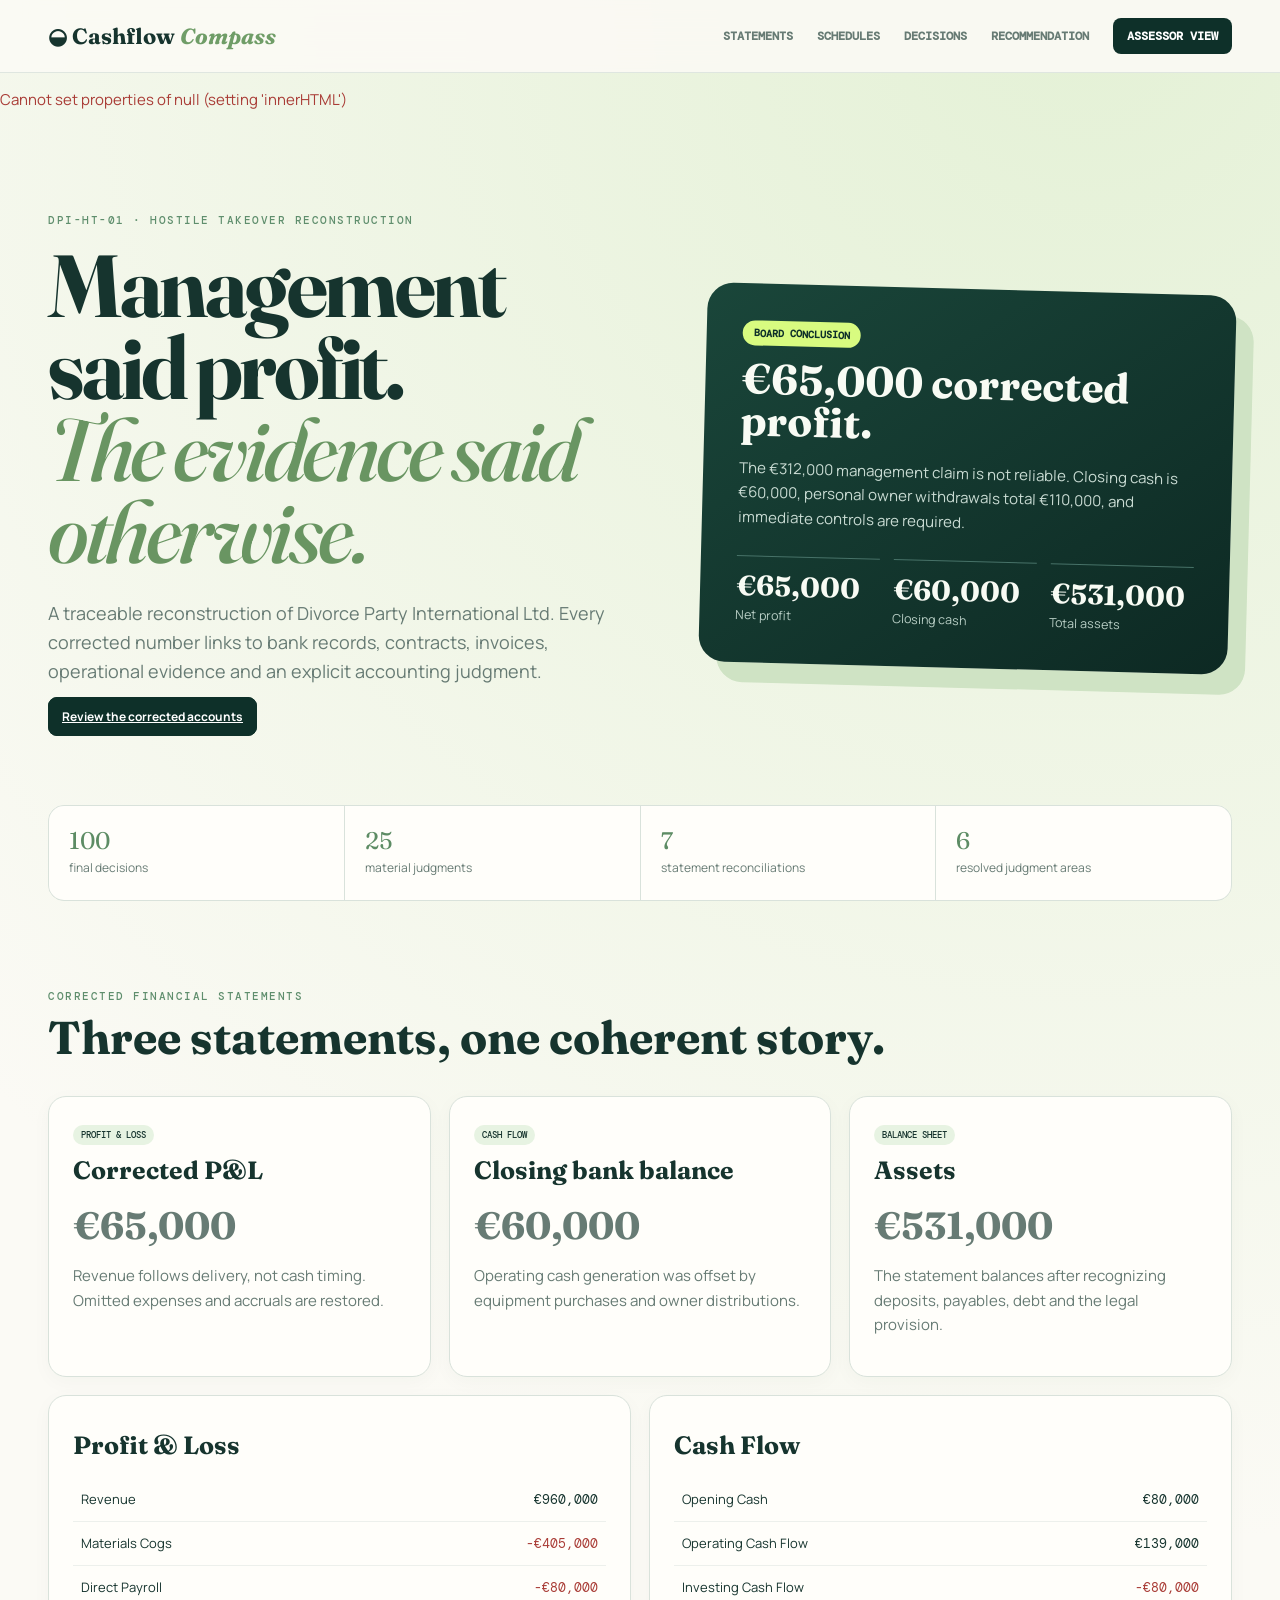
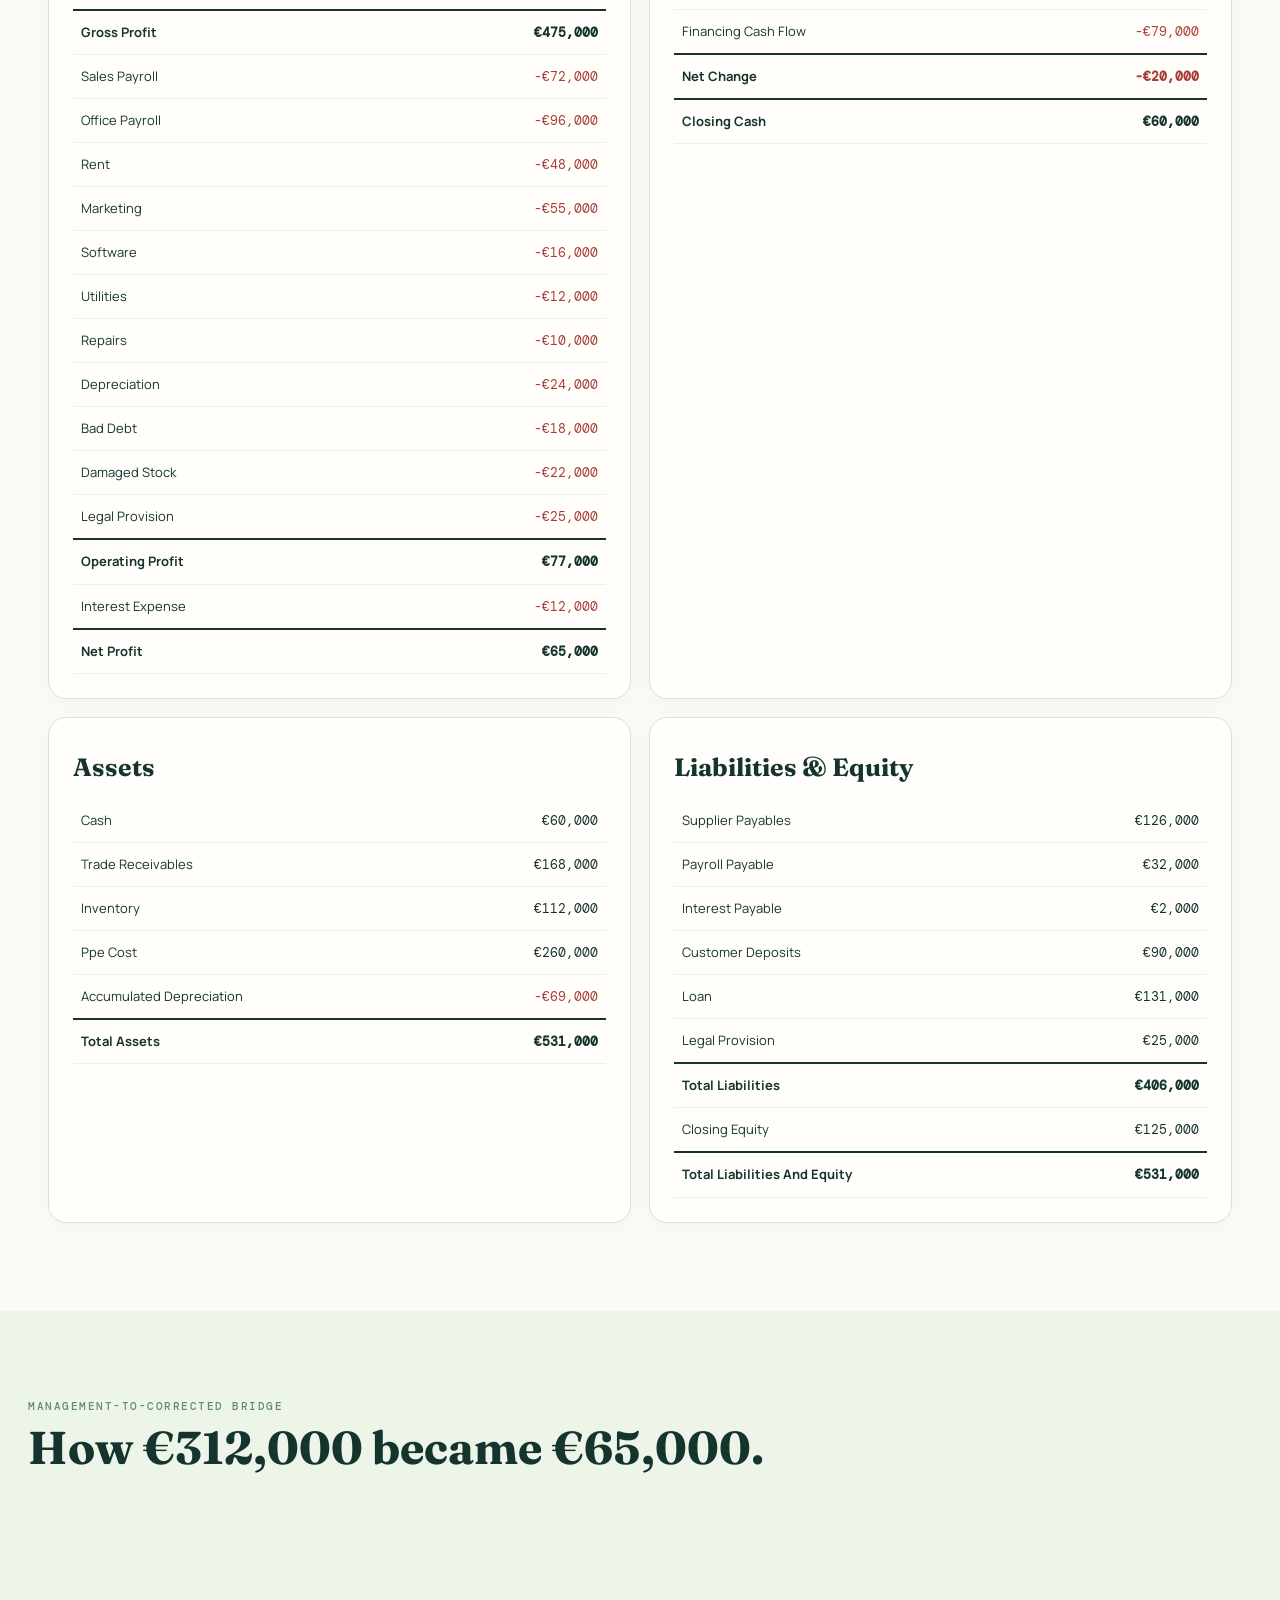
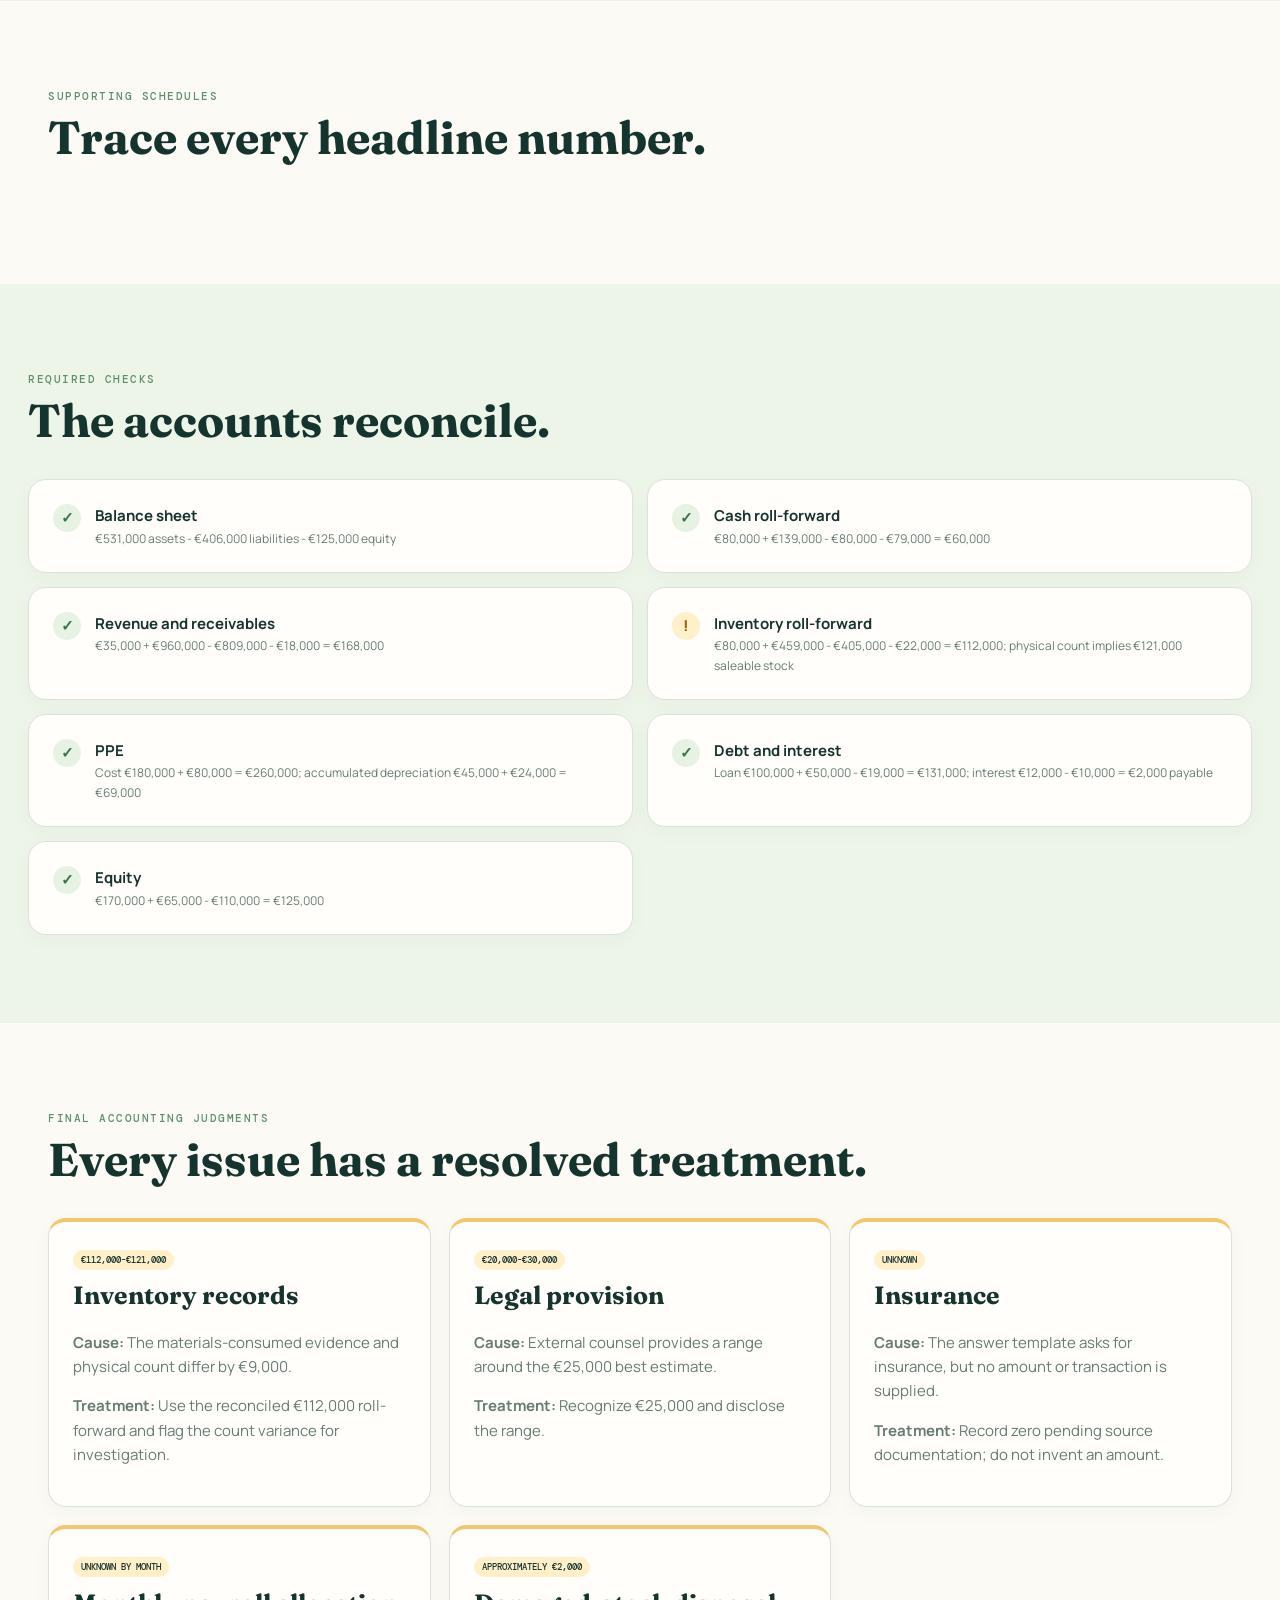
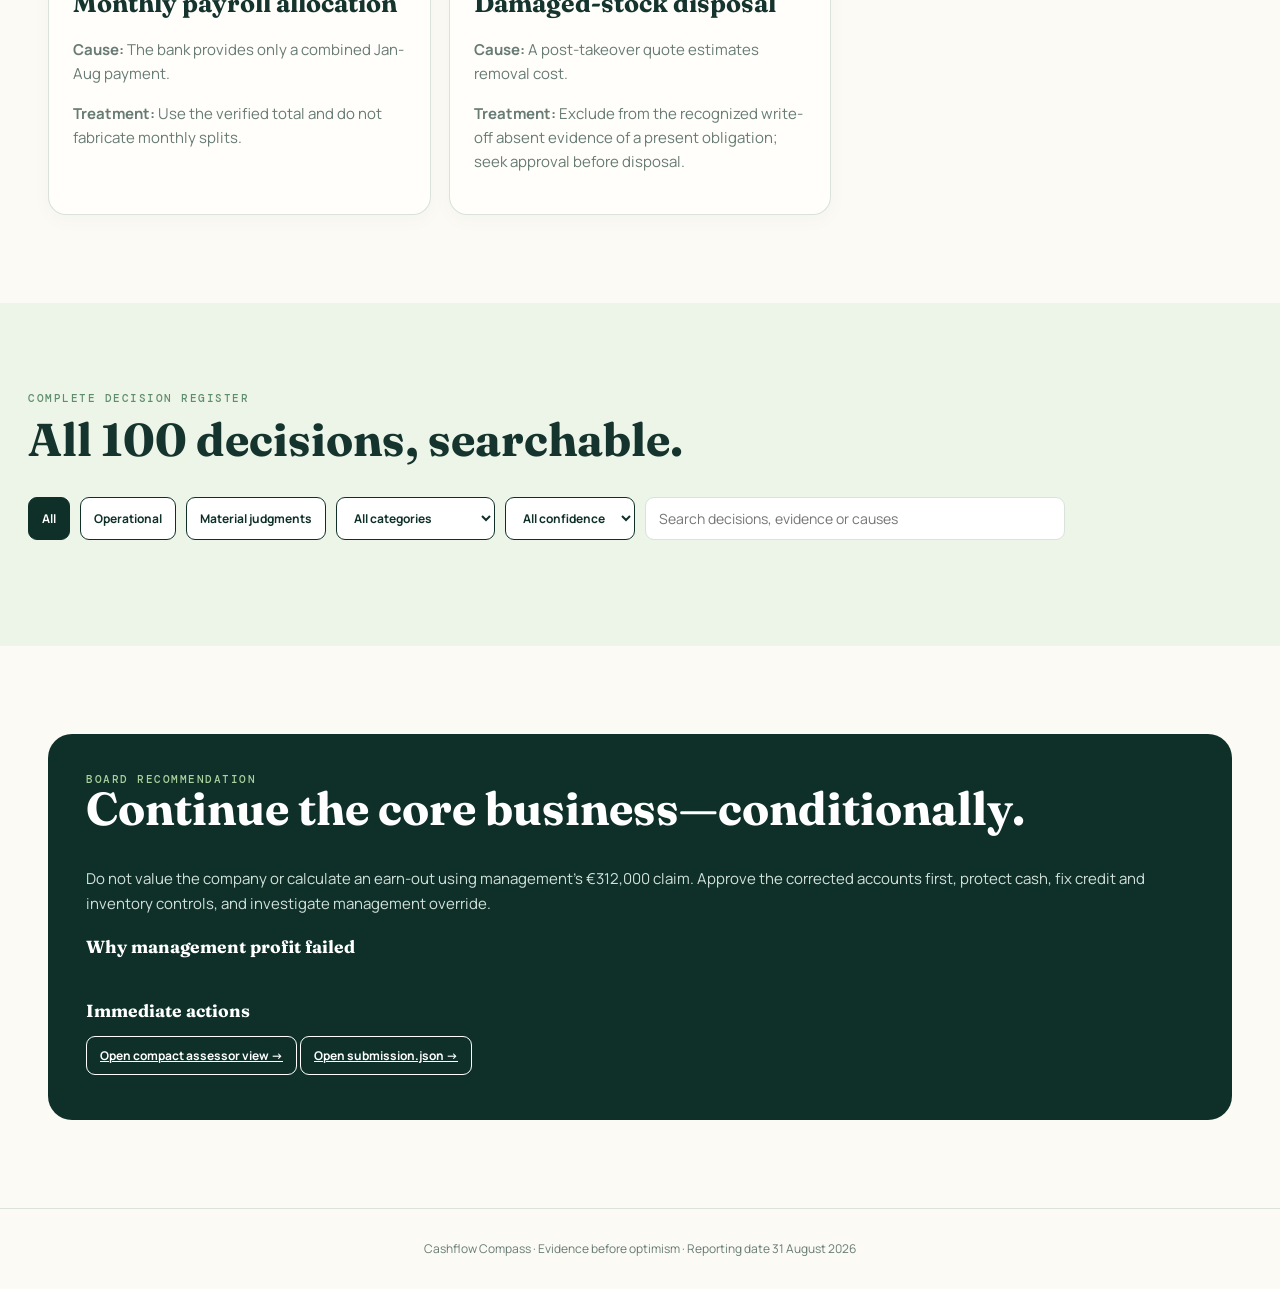
==== commit 111893d4: "Finalize case resolution and presentation (index.html)" ====
--- a/index.html
+++ b/index.html
@@ -2,12 +2,12 @@
 <html lang="en"><head><meta charset="utf-8"><meta name="viewport" content="width=device-width,initial-scale=1"><meta name="description" content="Evidence-led cash flow and P&L reconstruction for DPI-HT-01"><title>Cashflow Compass · DPI-HT-01</title><link rel="stylesheet" href="/styles.css"><link rel="stylesheet" href="/enhancements.css"></head>
 <body data-page="main"><a class="skip" href="#main">Skip to main content</a><header><div class="nav"><div class="brand">◒ Cashflow <i>Compass</i></div><nav class="navlinks" aria-label="Primary"><a href="#statements">STATEMENTS</a><a href="#schedulesSection">SCHEDULES</a><a href="#decisions">DECISIONS</a><a href="#recommendation">RECOMMENDATION</a><a class="review-link" href="/review">ASSESSOR VIEW</a></nav></div></header>
 <main id="main"><div class="wrap"><section class="hero"><div><div class="eyebrow">DPI-HT-01 · hostile takeover reconstruction</div><h1>Management said profit.<br><em>The evidence said otherwise.</em></h1><p class="lead">A traceable reconstruction of Divorce Party International Ltd. Every corrected number links to bank records, contracts, invoices, operational evidence and an explicit accounting judgment.</p><p><a class="button primary" href="#statements">Review the corrected accounts</a></p></div><aside class="hero-card"><span class="pill">BOARD CONCLUSION</span><h2>€65,000 corrected profit.</h2><p>The €312,000 management claim is not reliable. Closing cash is €60,000, personal owner withdrawals total €110,000, and immediate controls are required.</p><div class="metric-row"><div class="metric"><b id="heroProfit">—</b><small>Net profit</small></div><div class="metric"><b id="heroCash">—</b><small>Closing cash</small></div><div class="metric"><b id="heroAssets">—</b><small>Total assets</small></div></div></aside></section>
-<div class="banner"><div><b>100</b><span>prepared decisions</span></div><div><b>25</b><span>material judgments</span></div><div><b>7</b><span>statement reconciliations</span></div><div><b>5</b><span>visible uncertainties</span></div></div><div id="certification" class="cert-banner" role="note"></div>
+<div class="banner"><div><b>100</b><span>final decisions</span></div><div><b>25</b><span>material judgments</span></div><div><b>7</b><span>statement reconciliations</span></div><div><b>6</b><span>resolved judgment areas</span></div></div>
 <section id="statements"><div class="eyebrow">Corrected financial statements</div><h2>Three statements, one coherent story.</h2><div class="grid three"><article class="card statement-card"><span class="tag">Profit & loss</span><h3>Corrected P&L</h3><p class="big good">€65,000</p><p>Revenue follows delivery, not cash timing. Omitted expenses and accruals are restored.</p></article><article class="card statement-card"><span class="tag">Cash flow</span><h3>Closing bank balance</h3><p class="big">€60,000</p><p>Operating cash generation was offset by equipment purchases and owner distributions.</p></article><article class="card statement-card"><span class="tag">Balance sheet</span><h3>Assets</h3><p class="big">€531,000</p><p>The statement balances after recognizing deposits, payables, debt and the legal provision.</p></article></div><div class="grid two" style="margin-top:18px"><article class="card"><h3>Profit & Loss</h3><table><tbody id="pnlTable"></tbody></table></article><article class="card"><h3>Cash Flow</h3><table><tbody id="cashTable"></tbody></table></article><article class="card"><h3>Assets</h3><table><tbody id="assetsTable"></tbody></table></article><article class="card"><h3>Liabilities & Equity</h3><table><tbody id="liabTable"></tbody></table></article></div></section>
 <section class="tint"><div class="eyebrow">Management-to-corrected bridge</div><h2>How €312,000 became €65,000.</h2><div class="bridge" id="bridge" aria-label="Profit correction bridge"></div></section>
 <section id="schedulesSection"><div class="eyebrow">Supporting schedules</div><h2>Trace every headline number.</h2><div class="schedule-grid" id="schedules"></div></section>
 <section class="tint"><div class="eyebrow">Required checks</div><h2>The accounts reconcile.</h2><div class="checks" id="checks"></div></section>
-<section><div class="eyebrow">Uncertainty is evidence too</div><h2>What remains unresolved.</h2><div class="grid three" id="uncertainties"></div></section>
+<section><div class="eyebrow">Final accounting judgments</div><h2>Every issue has a resolved treatment.</h2><div class="grid three" id="uncertainties"></div></section>
 <section id="decisions" class="tint"><div class="eyebrow">Complete decision register</div><h2>All 100 decisions, searchable.</h2><div class="toolbar"><button class="active" data-filter="all">All</button><button data-filter="operational">Operational</button><button data-filter="material_judgment">Material judgments</button><select id="category" aria-label="Decision category"><option value="all">All categories</option><option value="evidence_matching">Evidence matching</option><option value="classification">Classification</option><option value="estimation">Estimation</option><option value="board_decision">Board decision</option></select><select id="confidence" aria-label="Confidence"><option value="all">All confidence</option><option value="high">High</option><option value="medium">Medium</option><option value="low">Low</option></select><input class="search" id="search" aria-label="Search decisions" placeholder="Search decisions, evidence or causes"></div><p id="resultCount" class="evidence" aria-live="polite"></p><div class="grid two" id="decisionList"></div></section>
 <section id="recommendation"><div class="callout"><div class="eyebrow" style="color:#a9d19d">Board recommendation</div><h2>Continue the core business—conditionally.</h2><p>Do not value the company or calculate an earn-out using management's €312,000 claim. Approve the corrected accounts first, protect cash, fix credit and inventory controls, and investigate management override.</p><h3>Why management profit failed</h3><div class="cause-list" id="causes"></div><h3>Immediate actions</h3><ol class="actions" id="actions"></ol><p><a class="button" style="border-color:white;color:white;background:transparent" href="/review">Open compact assessor view →</a> <a class="button" style="border-color:white;color:white;background:transparent" href="/submission.json">Open submission.json →</a></p></div></section></div></main>
 <footer>Cashflow Compass · Evidence before optimism · Reporting date 31 August 2026</footer><script src="/app.js"></script></body></html>
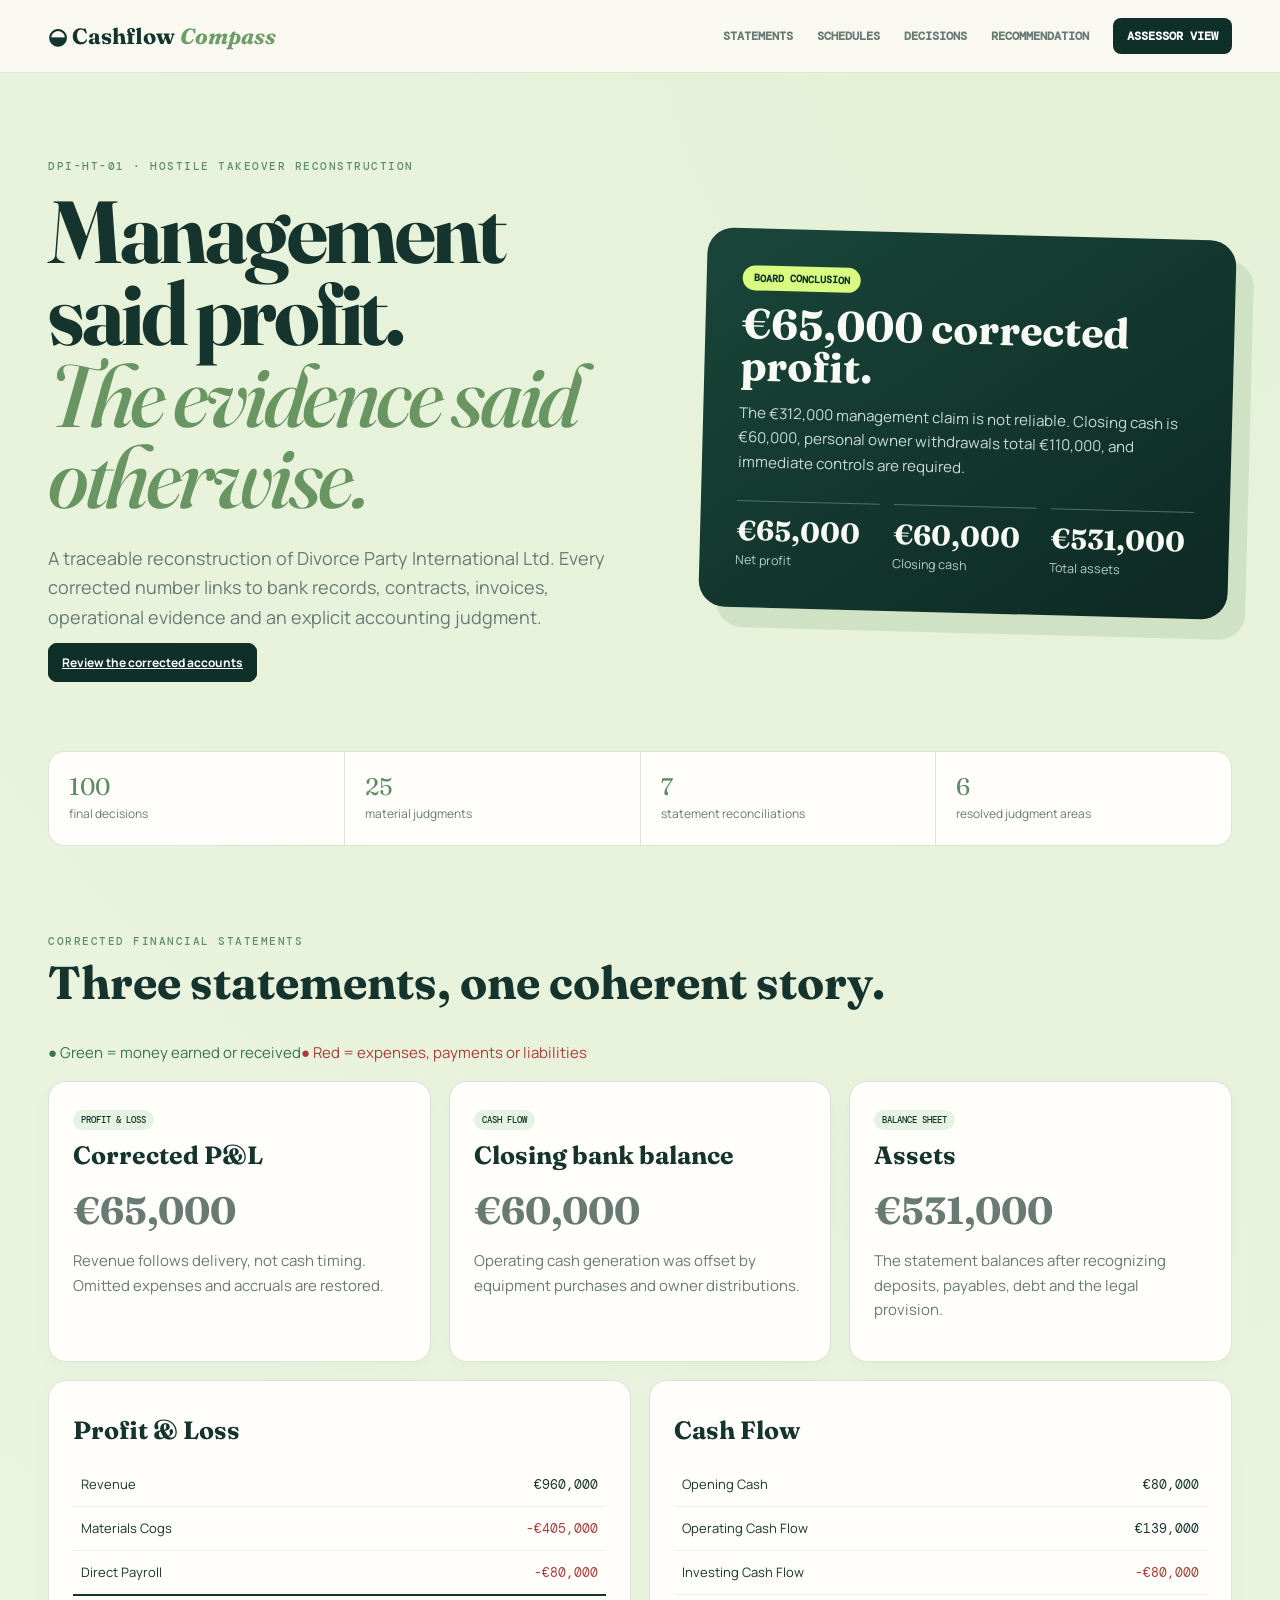
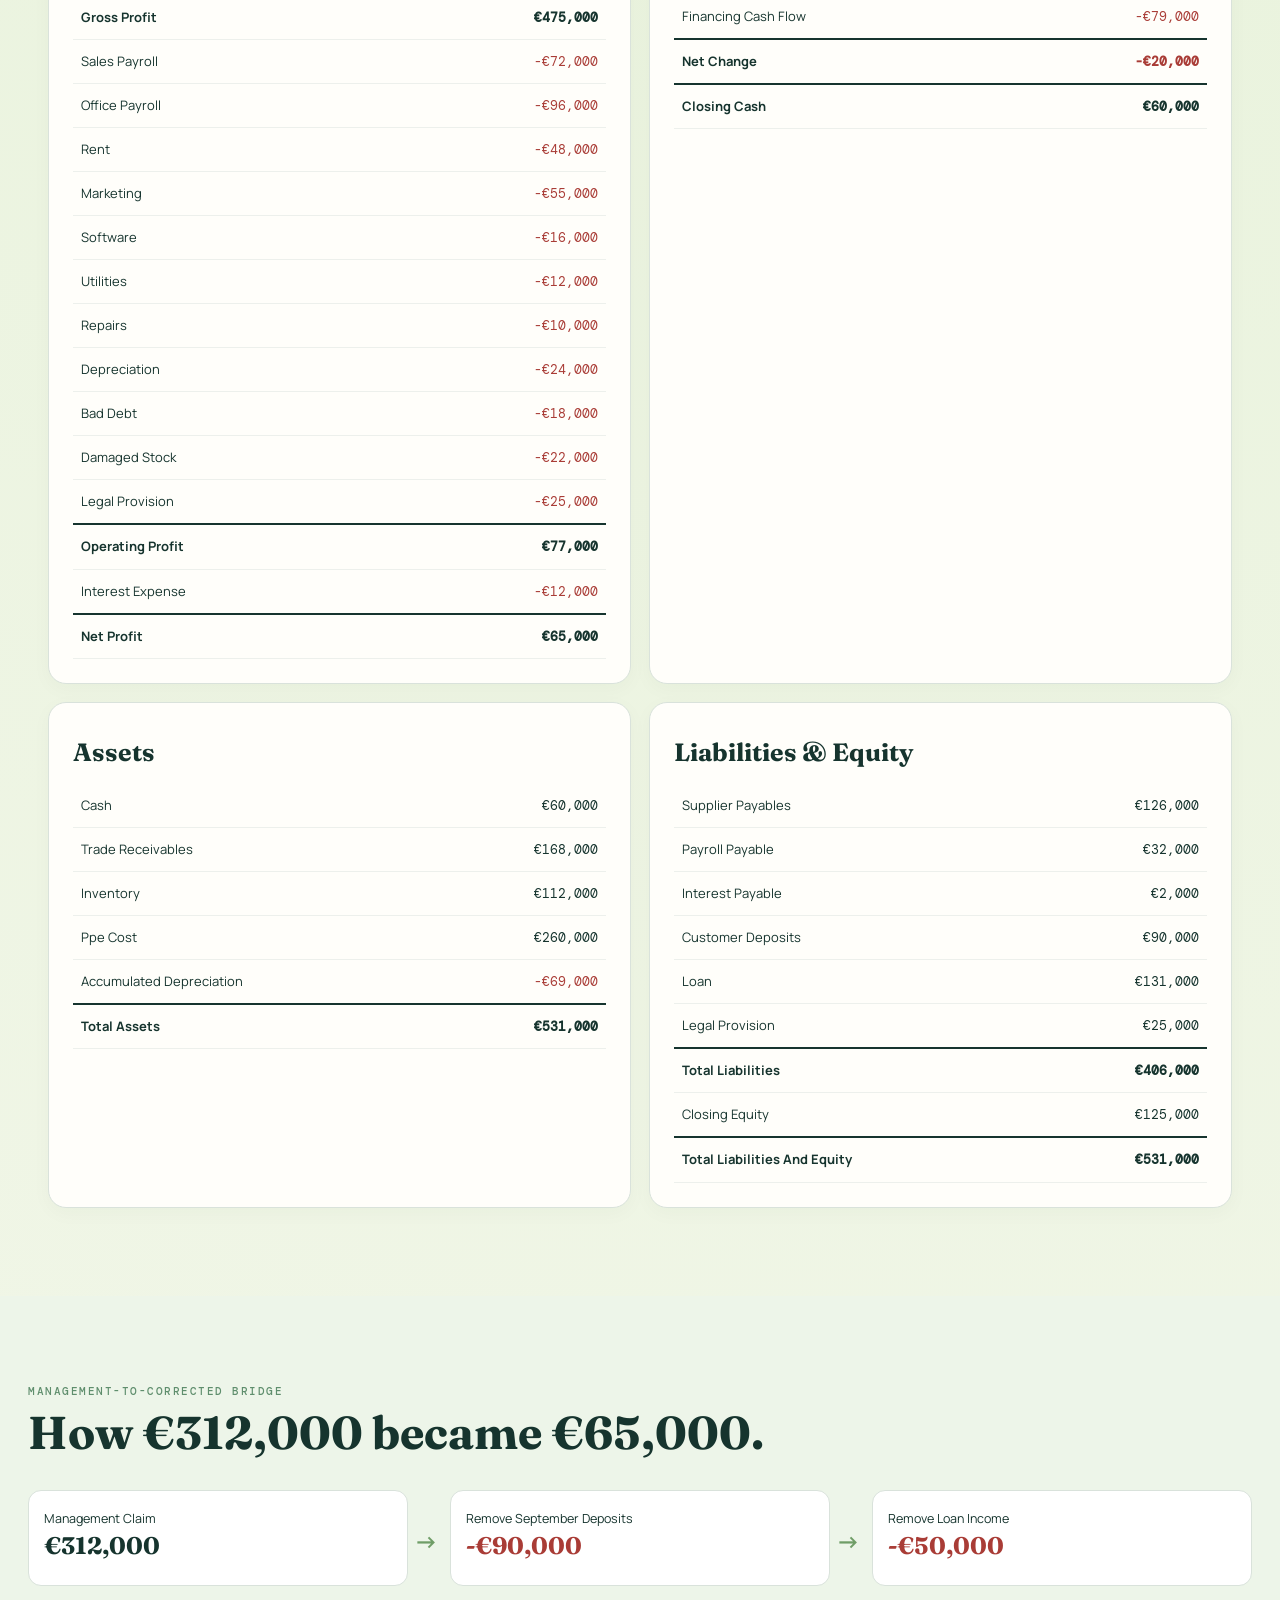
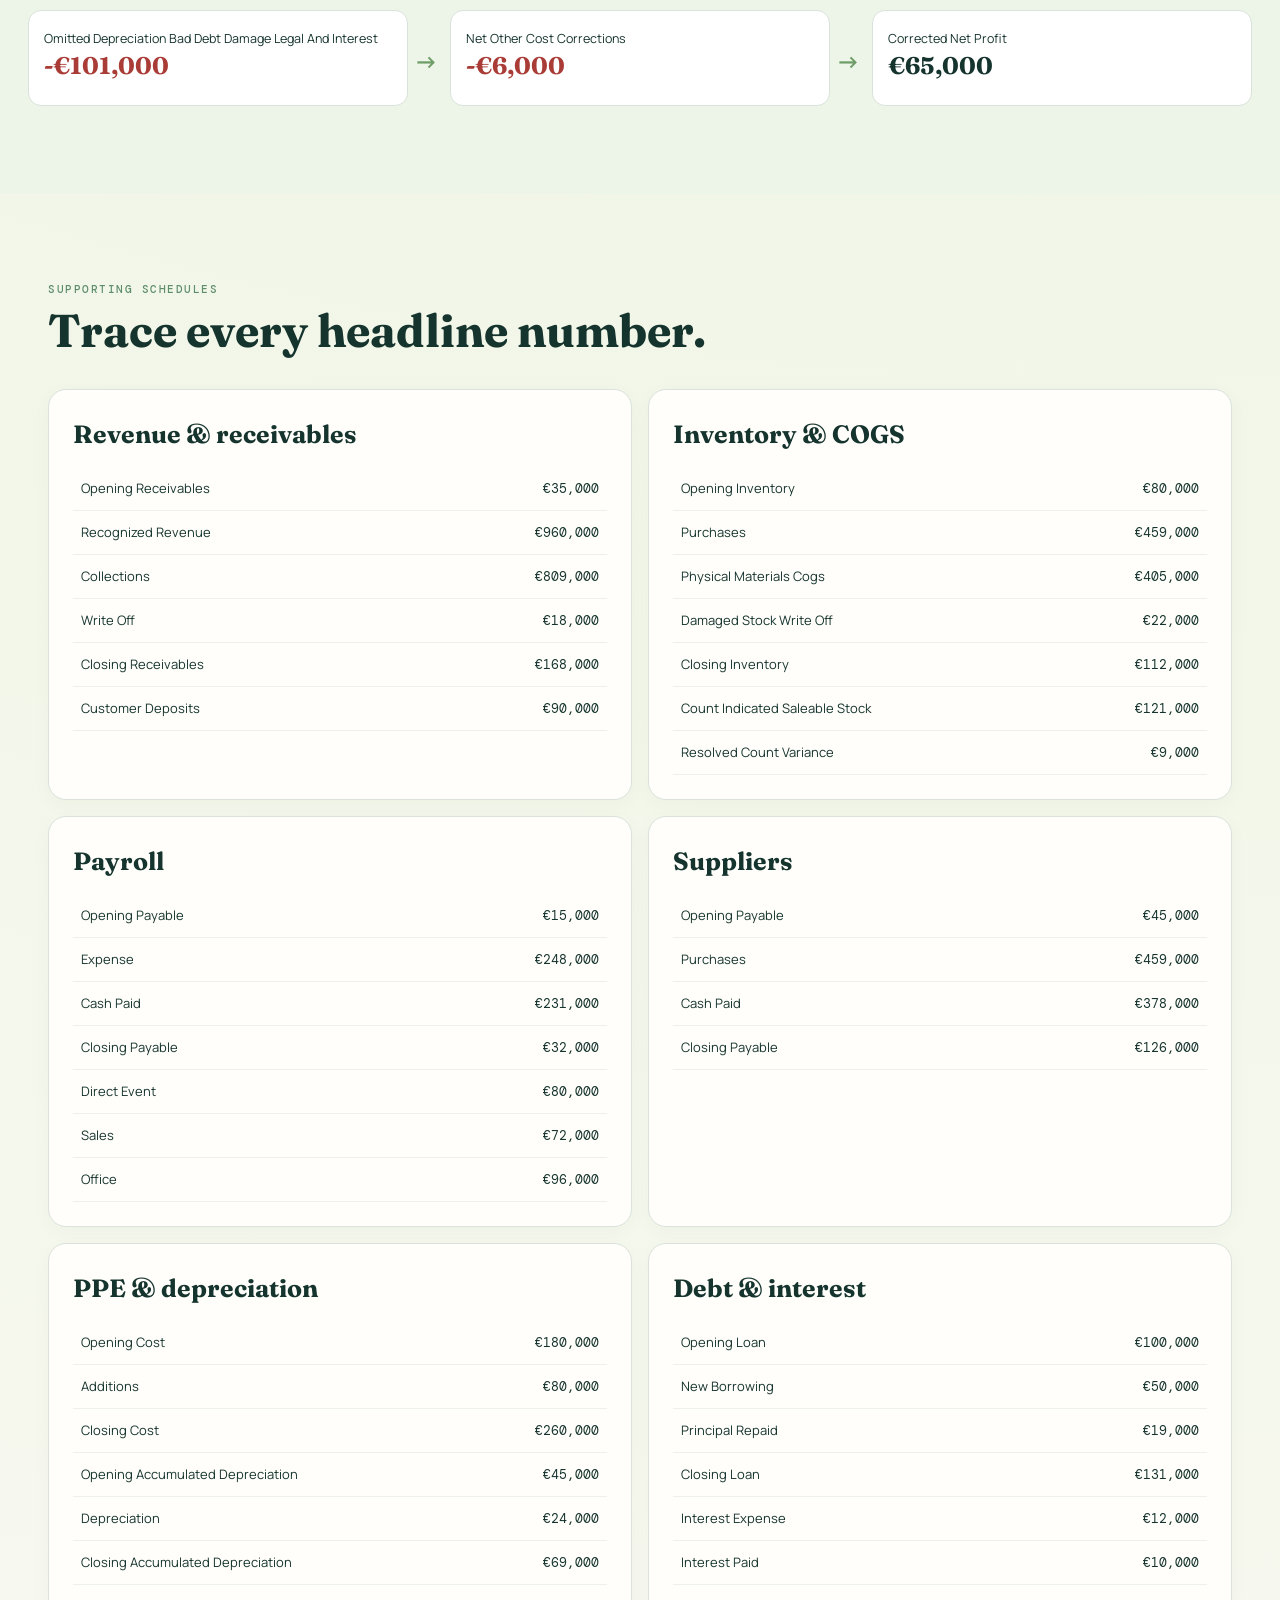
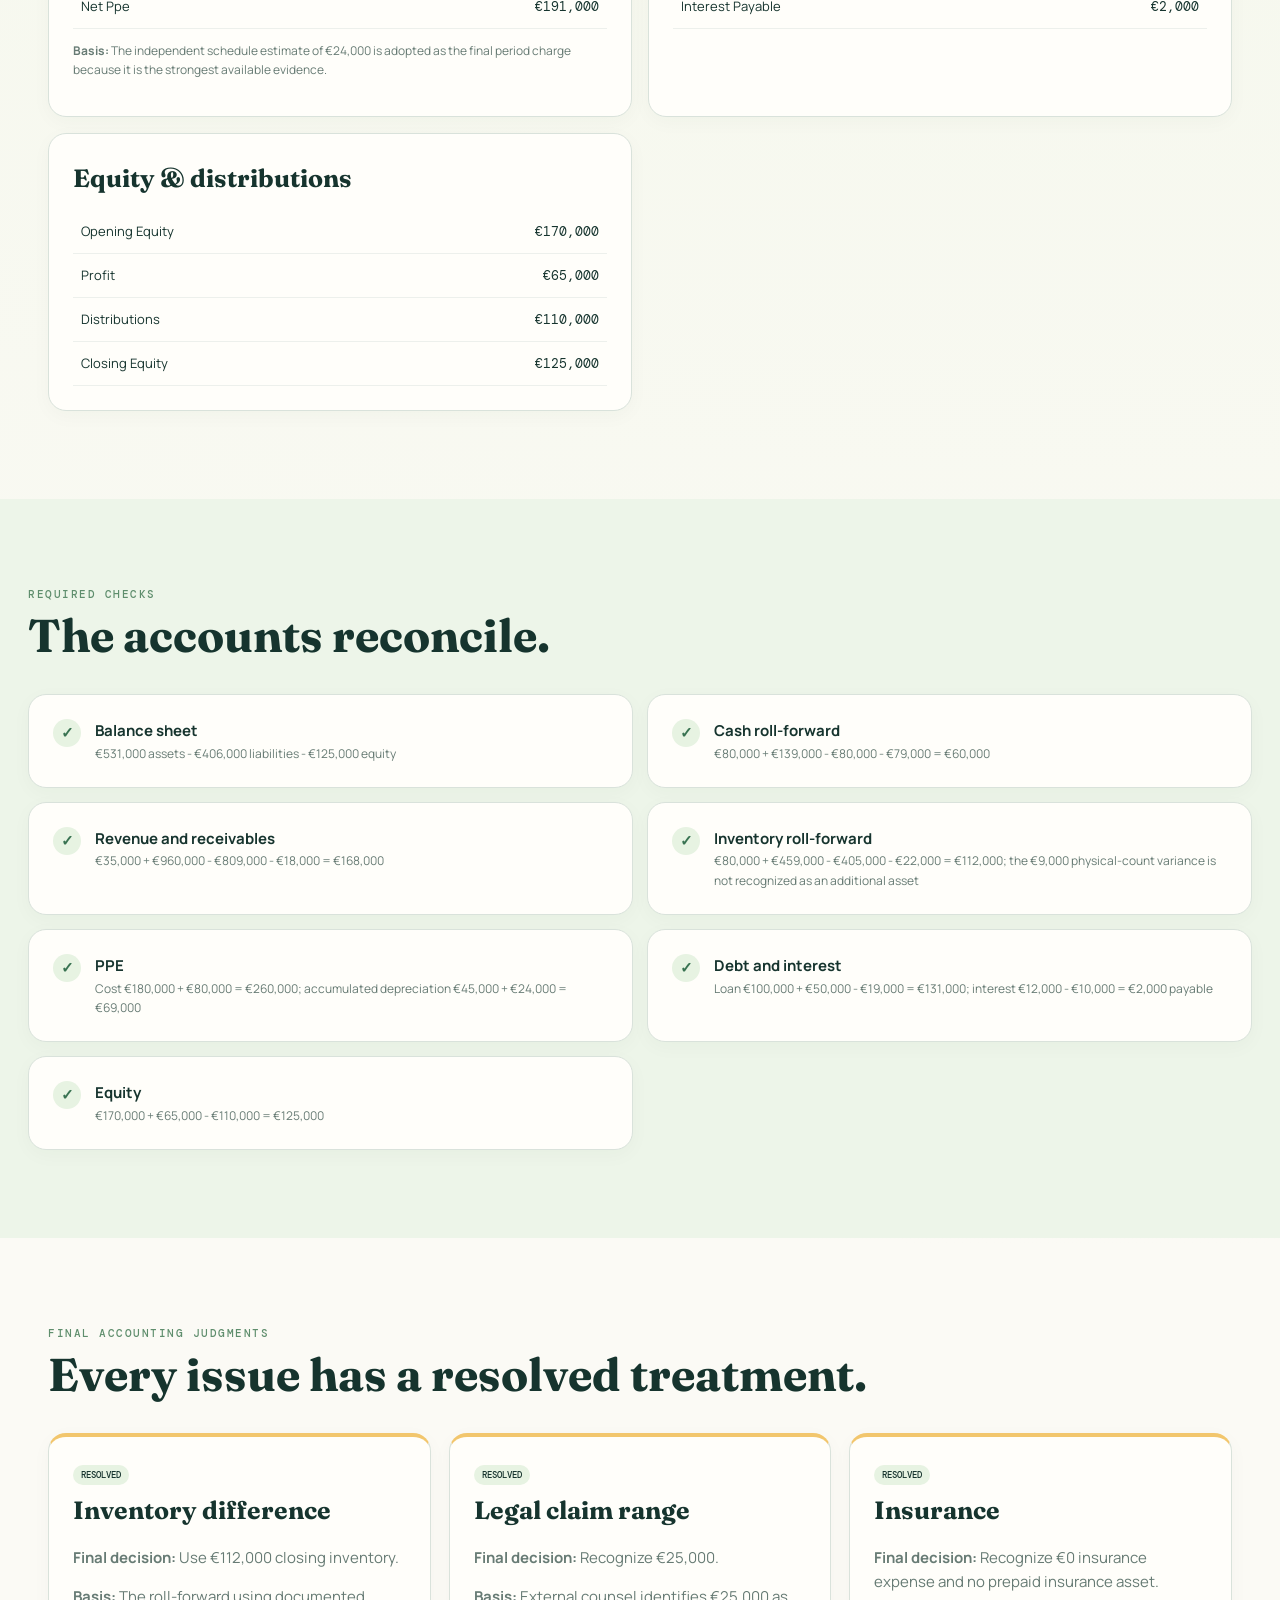
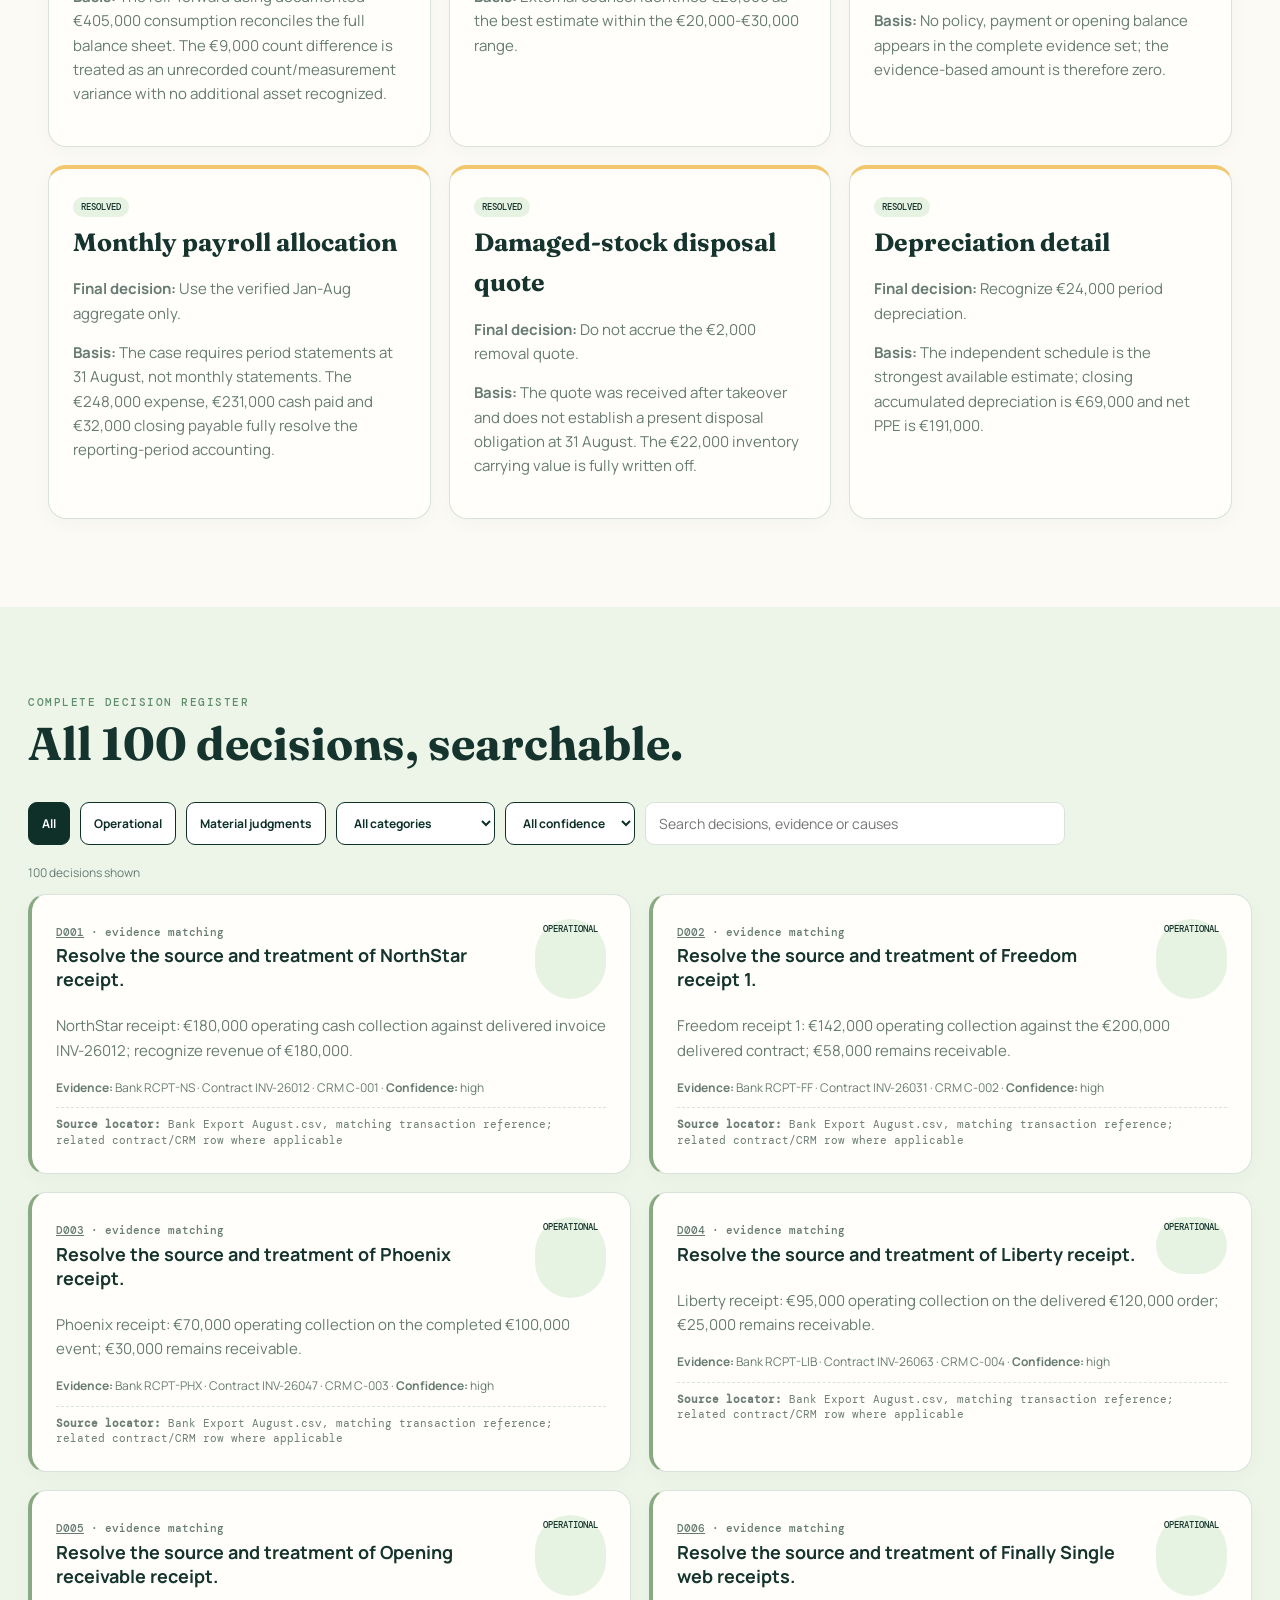
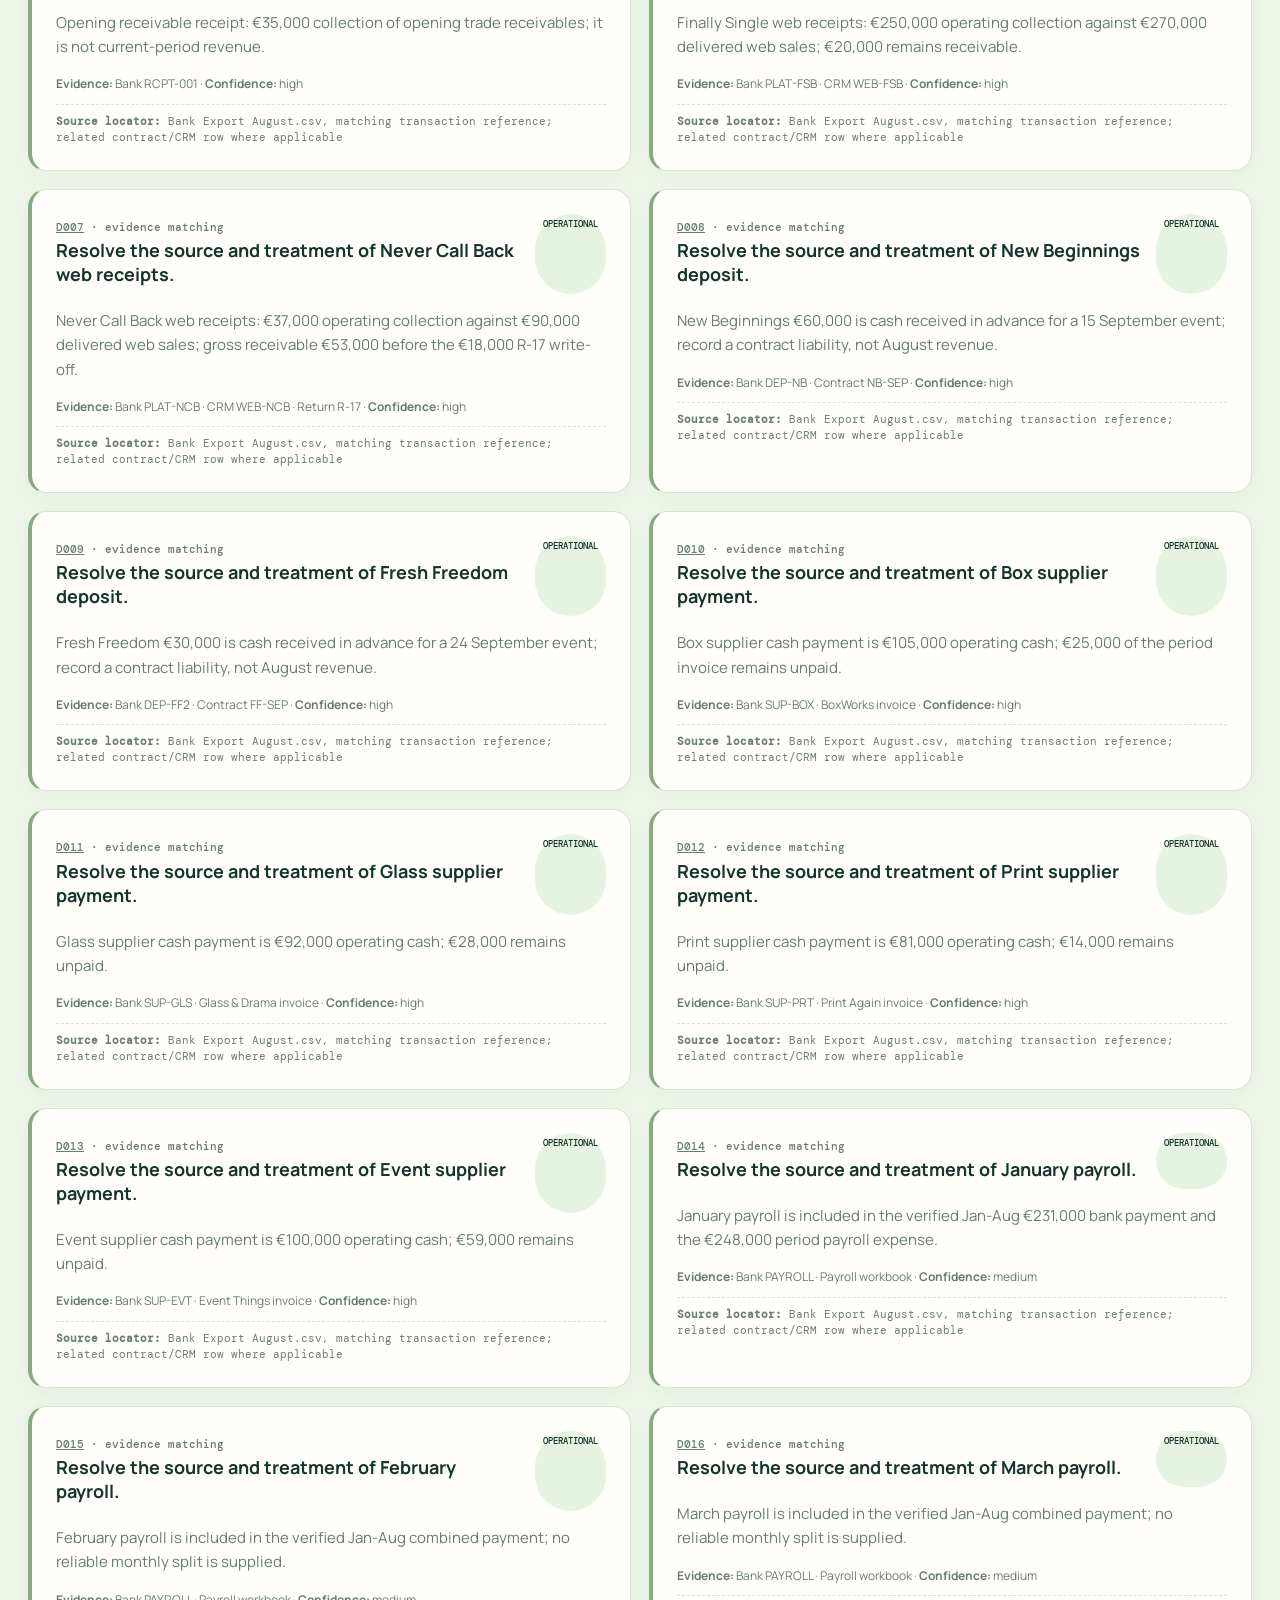
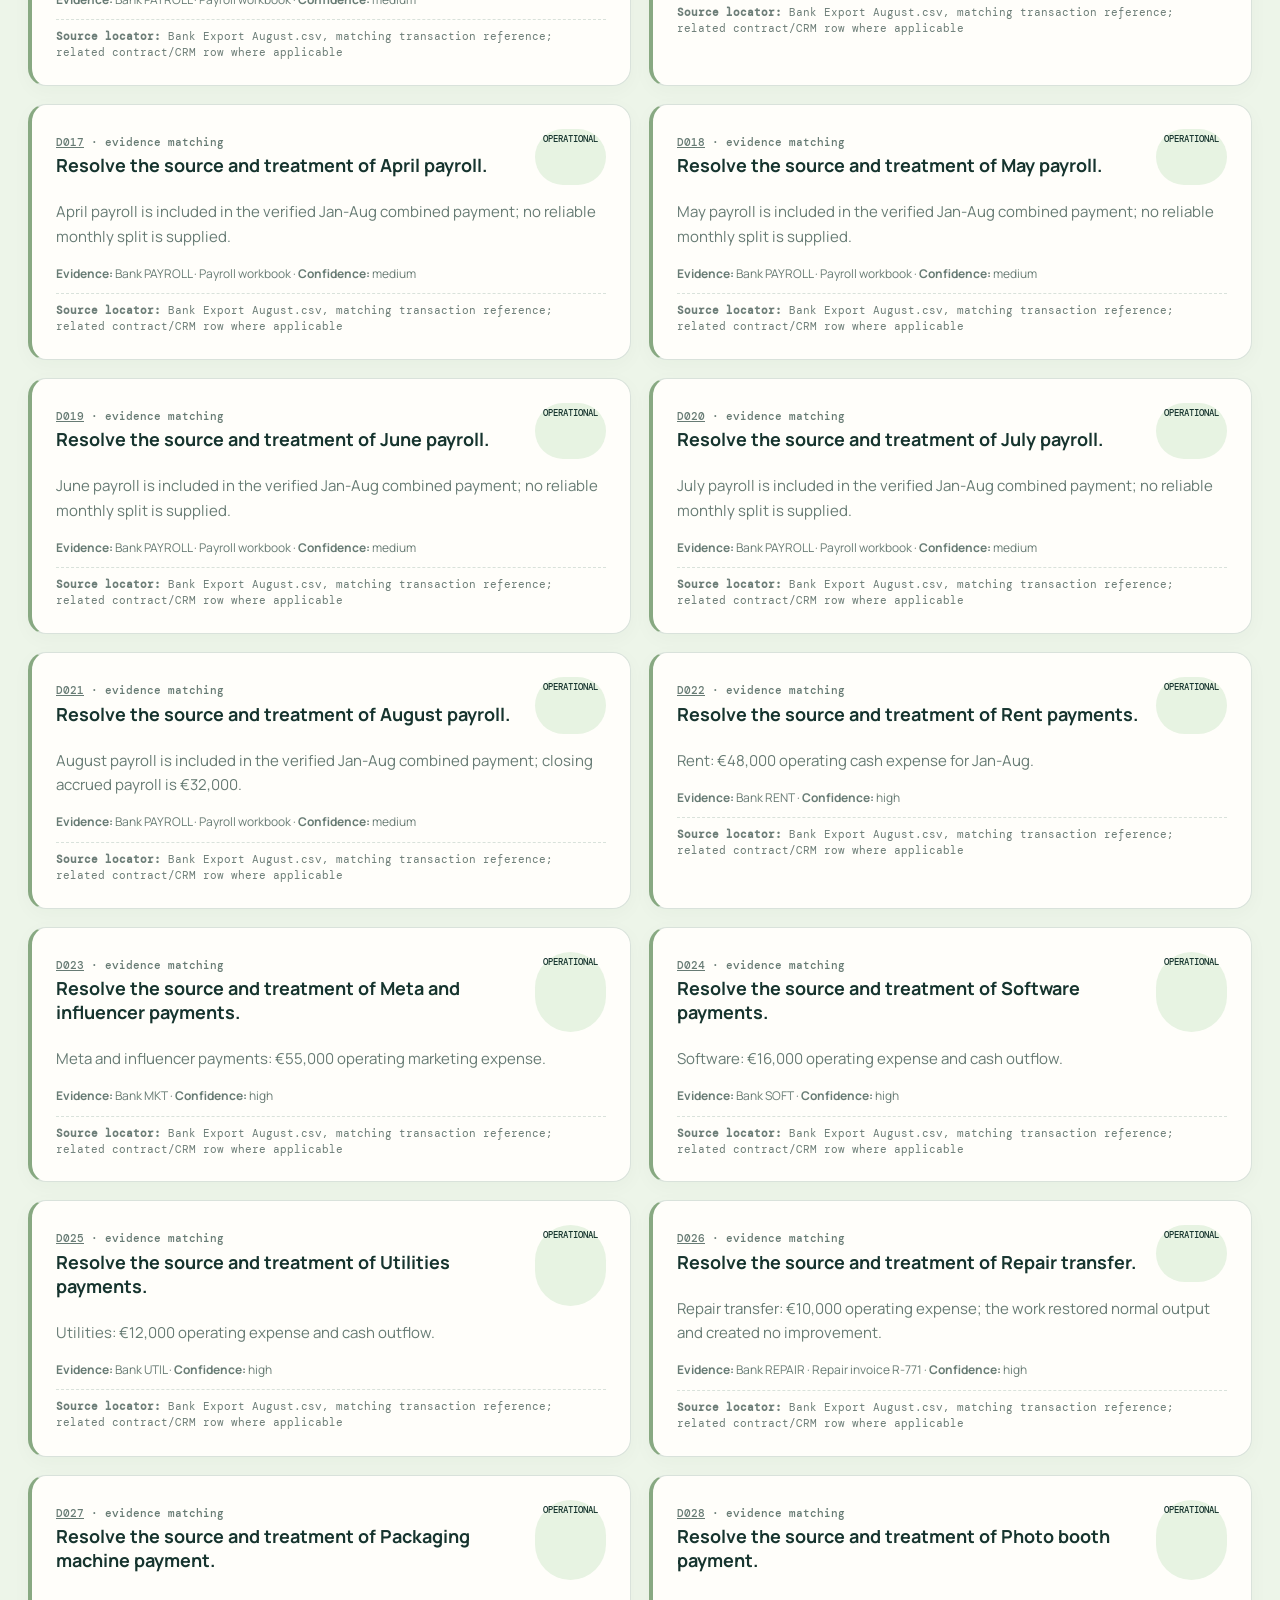
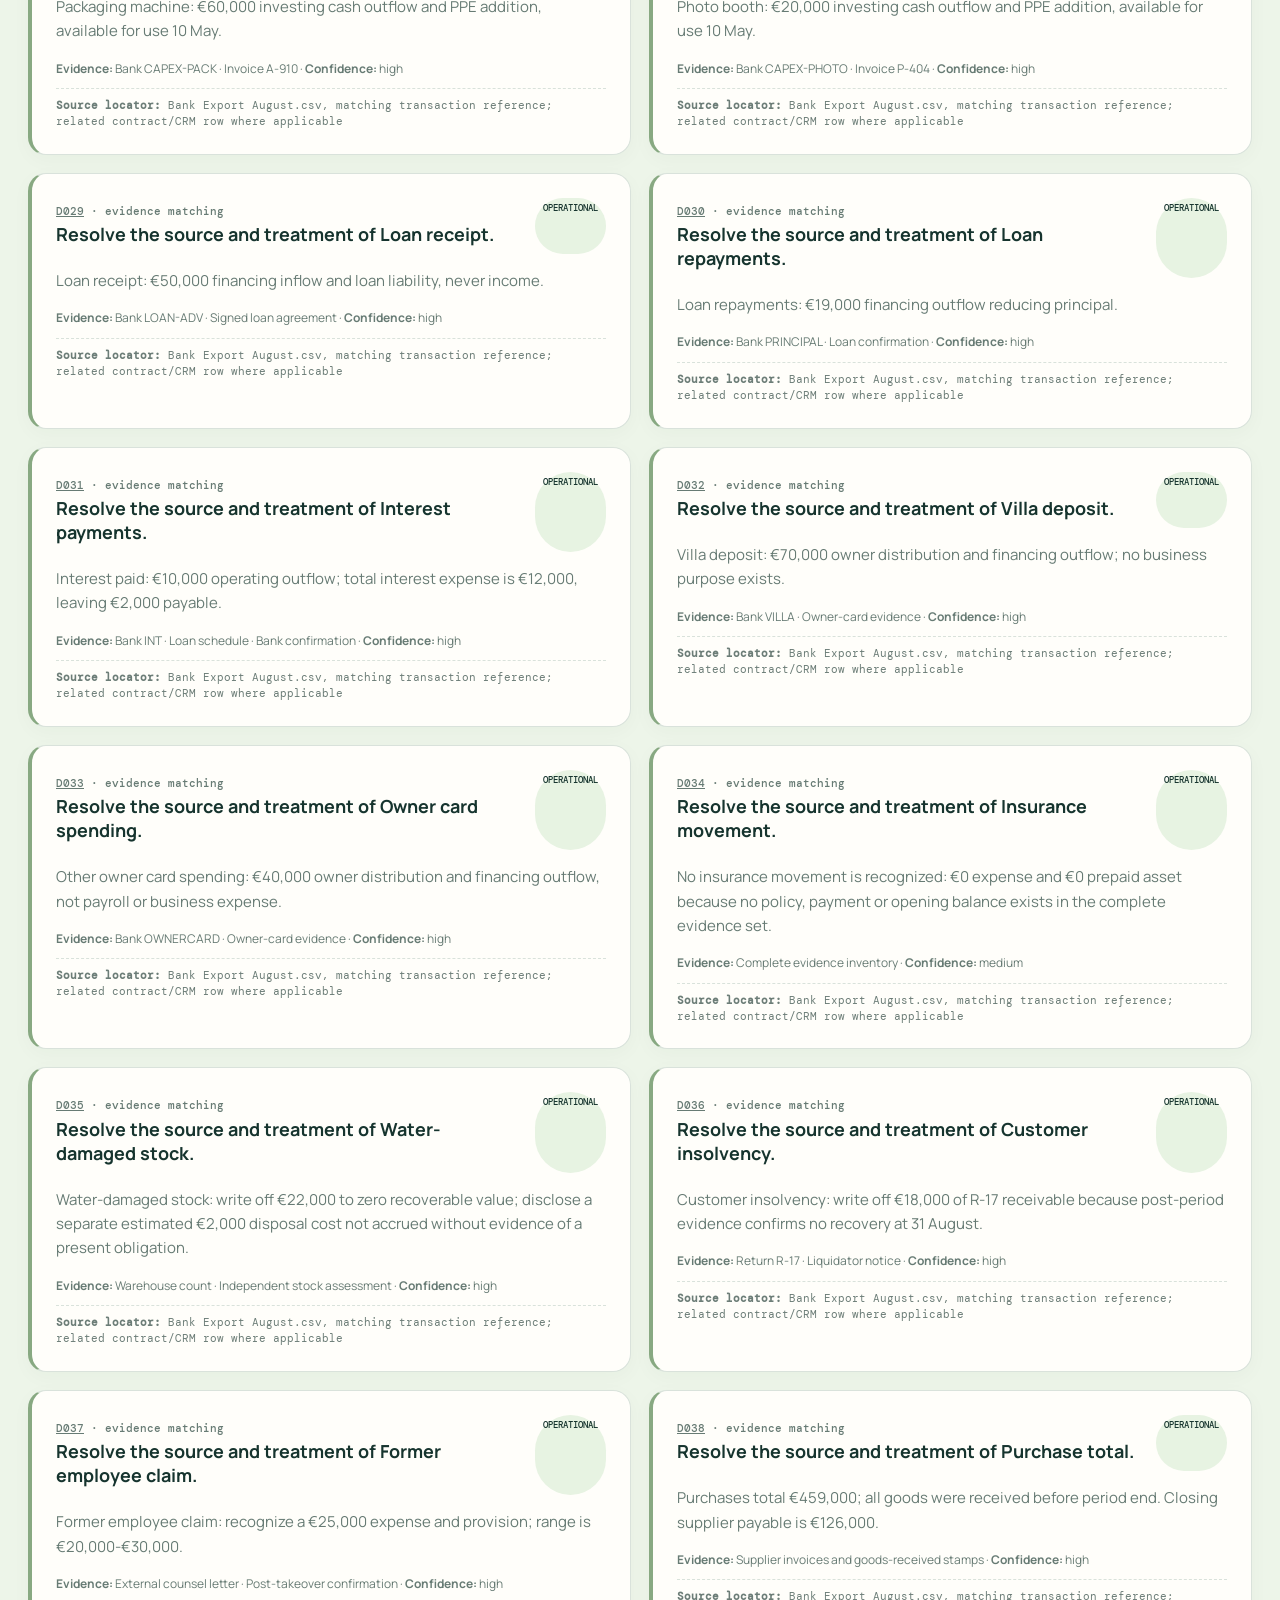
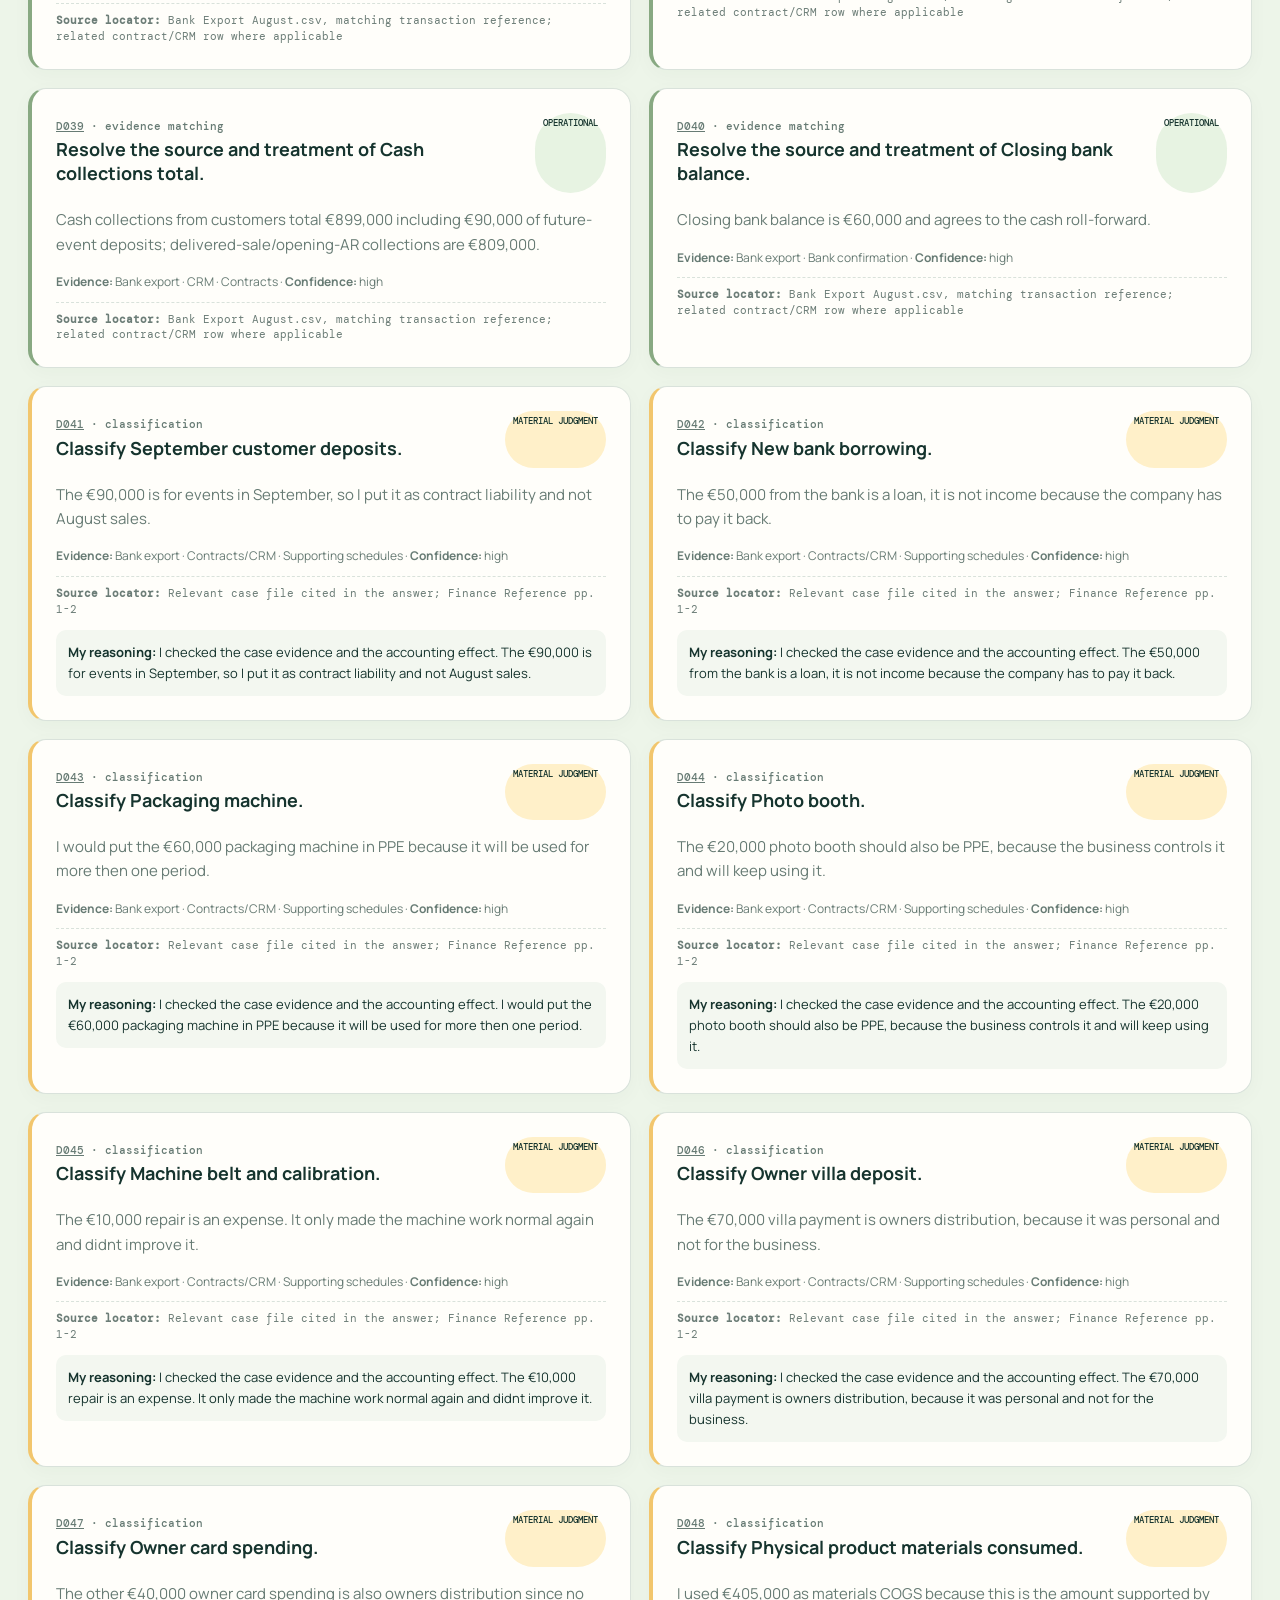
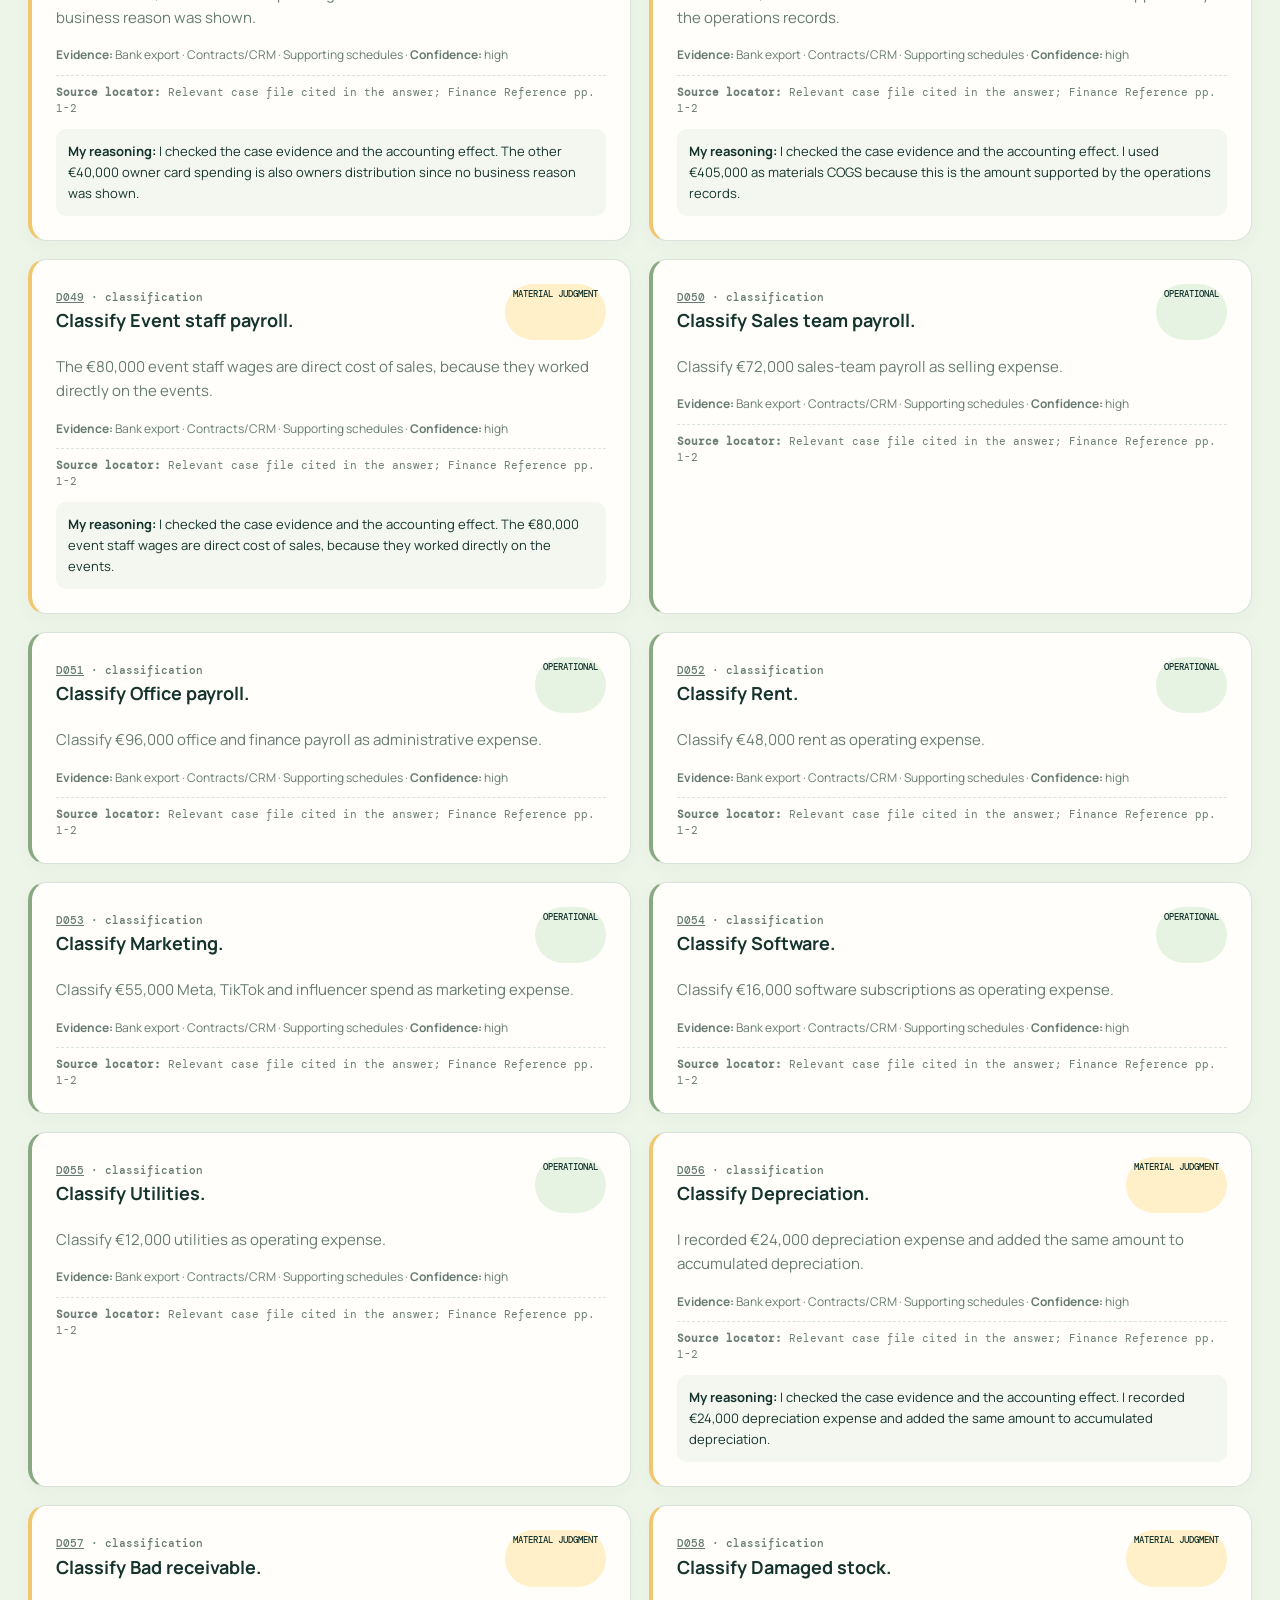
==== commit 37b300d4: "Clarify calculation colors (index.html)" ====
--- a/index.html
+++ b/index.html
@@ -3,7 +3,7 @@
 <body data-page="main"><a class="skip" href="#main">Skip to main content</a><header><div class="nav"><div class="brand">◒ Cashflow <i>Compass</i></div><nav class="navlinks" aria-label="Primary"><a href="#statements">STATEMENTS</a><a href="#schedulesSection">SCHEDULES</a><a href="#decisions">DECISIONS</a><a href="#recommendation">RECOMMENDATION</a><a class="review-link" href="/review">ASSESSOR VIEW</a></nav></div></header>
 <main id="main"><div class="wrap"><section class="hero"><div><div class="eyebrow">DPI-HT-01 · hostile takeover reconstruction</div><h1>Management said profit.<br><em>The evidence said otherwise.</em></h1><p class="lead">A traceable reconstruction of Divorce Party International Ltd. Every corrected number links to bank records, contracts, invoices, operational evidence and an explicit accounting judgment.</p><p><a class="button primary" href="#statements">Review the corrected accounts</a></p></div><aside class="hero-card"><span class="pill">BOARD CONCLUSION</span><h2>€65,000 corrected profit.</h2><p>The €312,000 management claim is not reliable. Closing cash is €60,000, personal owner withdrawals total €110,000, and immediate controls are required.</p><div class="metric-row"><div class="metric"><b id="heroProfit">—</b><small>Net profit</small></div><div class="metric"><b id="heroCash">—</b><small>Closing cash</small></div><div class="metric"><b id="heroAssets">—</b><small>Total assets</small></div></div></aside></section>
 <div class="banner"><div><b>100</b><span>final decisions</span></div><div><b>25</b><span>material judgments</span></div><div><b>7</b><span>statement reconciliations</span></div><div><b>6</b><span>resolved judgment areas</span></div></div>
-<section id="statements"><div class="eyebrow">Corrected financial statements</div><h2>Three statements, one coherent story.</h2><div class="grid three"><article class="card statement-card"><span class="tag">Profit & loss</span><h3>Corrected P&L</h3><p class="big good">€65,000</p><p>Revenue follows delivery, not cash timing. Omitted expenses and accruals are restored.</p></article><article class="card statement-card"><span class="tag">Cash flow</span><h3>Closing bank balance</h3><p class="big">€60,000</p><p>Operating cash generation was offset by equipment purchases and owner distributions.</p></article><article class="card statement-card"><span class="tag">Balance sheet</span><h3>Assets</h3><p class="big">€531,000</p><p>The statement balances after recognizing deposits, payables, debt and the legal provision.</p></article></div><div class="grid two" style="margin-top:18px"><article class="card"><h3>Profit & Loss</h3><table><tbody id="pnlTable"></tbody></table></article><article class="card"><h3>Cash Flow</h3><table><tbody id="cashTable"></tbody></table></article><article class="card"><h3>Assets</h3><table><tbody id="assetsTable"></tbody></table></article><article class="card"><h3>Liabilities & Equity</h3><table><tbody id="liabTable"></tbody></table></article></div></section>
+<section id="statements"><div class="eyebrow">Corrected financial statements</div><h2>Three statements, one coherent story.</h2><p class="money-key" aria-label="Calculation color key"><span class="good">● Green = money earned or received</span><span class="bad">● Red = expenses, payments or liabilities</span></p><div class="grid three"><article class="card statement-card"><span class="tag">Profit & loss</span><h3>Corrected P&L</h3><p class="big good">€65,000</p><p>Revenue follows delivery, not cash timing. Omitted expenses and accruals are restored.</p></article><article class="card statement-card"><span class="tag">Cash flow</span><h3>Closing bank balance</h3><p class="big">€60,000</p><p>Operating cash generation was offset by equipment purchases and owner distributions.</p></article><article class="card statement-card"><span class="tag">Balance sheet</span><h3>Assets</h3><p class="big">€531,000</p><p>The statement balances after recognizing deposits, payables, debt and the legal provision.</p></article></div><div class="grid two" style="margin-top:18px"><article class="card"><h3>Profit & Loss</h3><table><tbody id="pnlTable"></tbody></table></article><article class="card"><h3>Cash Flow</h3><table><tbody id="cashTable"></tbody></table></article><article class="card"><h3>Assets</h3><table><tbody id="assetsTable"></tbody></table></article><article class="card"><h3>Liabilities & Equity</h3><table><tbody id="liabTable"></tbody></table></article></div></section>
 <section class="tint"><div class="eyebrow">Management-to-corrected bridge</div><h2>How €312,000 became €65,000.</h2><div class="bridge" id="bridge" aria-label="Profit correction bridge"></div></section>
 <section id="schedulesSection"><div class="eyebrow">Supporting schedules</div><h2>Trace every headline number.</h2><div class="schedule-grid" id="schedules"></div></section>
 <section class="tint"><div class="eyebrow">Required checks</div><h2>The accounts reconcile.</h2><div class="checks" id="checks"></div></section>
--- a/enhancements.css
+++ b/enhancements.css
@@ -1,2 +1,2 @@
-.skip{position:fixed;left:12px;top:-60px;z-index:100;background:var(--pine);color:#fff;padding:10px 14px;border-radius:8px}.skip:focus{top:12px}a:focus-visible,button:focus-visible,input:focus-visible,select:focus-visible{outline:3px solid var(--gold);outline-offset:3px}.cert-banner{background:#fff3d5;border:1px solid #e3b95f;border-radius:14px;padding:16px 18px;margin:18px 0;color:#6c4a05}.schedule-grid{display:grid;grid-template-columns:repeat(2,1fr);gap:16px}.schedule-card h3{margin-top:0}.bridge{display:flex;align-items:stretch;gap:8px;overflow-x:auto;padding-bottom:8px}.bridge-step{min-width:155px;background:white;border:1px solid var(--line);border-radius:13px;padding:15px}.bridge-step b{font:700 24px Fraunces;display:block}.bridge-step.negative b{color:var(--red)}.toolbar select{border:1px solid var(--pine);background:white;color:var(--pine);border-radius:9px;padding:10px 13px;font:700 12px Manrope}.locator{font:11px/1.45 DM Mono;color:#6c7d77;border-top:1px dashed var(--line);padding-top:9px;margin-top:10px}.decision:target{box-shadow:0 0 0 4px var(--gold)}@media(prefers-reduced-motion:reduce){html{scroll-behavior:auto}*,*:before,*:after{animation:none!important;transition:none!important}}@media(max-width:850px){.schedule-grid{grid-template-columns:1fr}}
+.skip{position:fixed;left:12px;top:-60px;z-index:100;background:var(--pine);color:#fff;padding:10px 14px;border-radius:8px}.skip:focus{top:12px}a:focus-visible,button:focus-visible,input:focus-visible,select:focus-visible{outline:3px solid var(--gold);outline-offset:3px}.schedule-grid{display:grid;grid-template-columns:repeat(2,1fr);gap:16px}.schedule-card h3{margin-top:0}.bridge{display:grid;grid-template-columns:repeat(3,minmax(0,1fr));gap:24px 42px;overflow:visible}.bridge-step{position:relative;background:white;border:1px solid var(--line);border-radius:13px;padding:15px;min-height:96px}.bridge-step b{font:700 24px Fraunces;display:block}.bridge-step.negative b{color:var(--red)}.bridge-step:not(:nth-child(3n))::after{content:'→';position:absolute;right:-31px;top:33px;color:#6f9d67;font:700 24px Manrope}.toolbar select{border:1px solid var(--pine);background:white;color:var(--pine);border-radius:9px;padding:10px 13px;font:700 12px Manrope}.locator{font:11px/1.45 DM Mono;color:#6c7d77;border-top:1px dashed var(--line);padding-top:9px;margin-top:10px}.decision:target{box-shadow:0 0 0 4px var(--gold)}@media(prefers-reduced-motion:reduce){html{scroll-behavior:auto}*,*:before,*:after{animation:none!important;transition:none!important}}@media(max-width:850px){.schedule-grid{grid-template-columns:1fr}.bridge{grid-template-columns:1fr;gap:34px}.bridge-step::after{content:'↓'!important;right:auto!important;left:50%!important;top:auto!important;bottom:-31px!important}.bridge-step:last-child::after{display:none}}
 
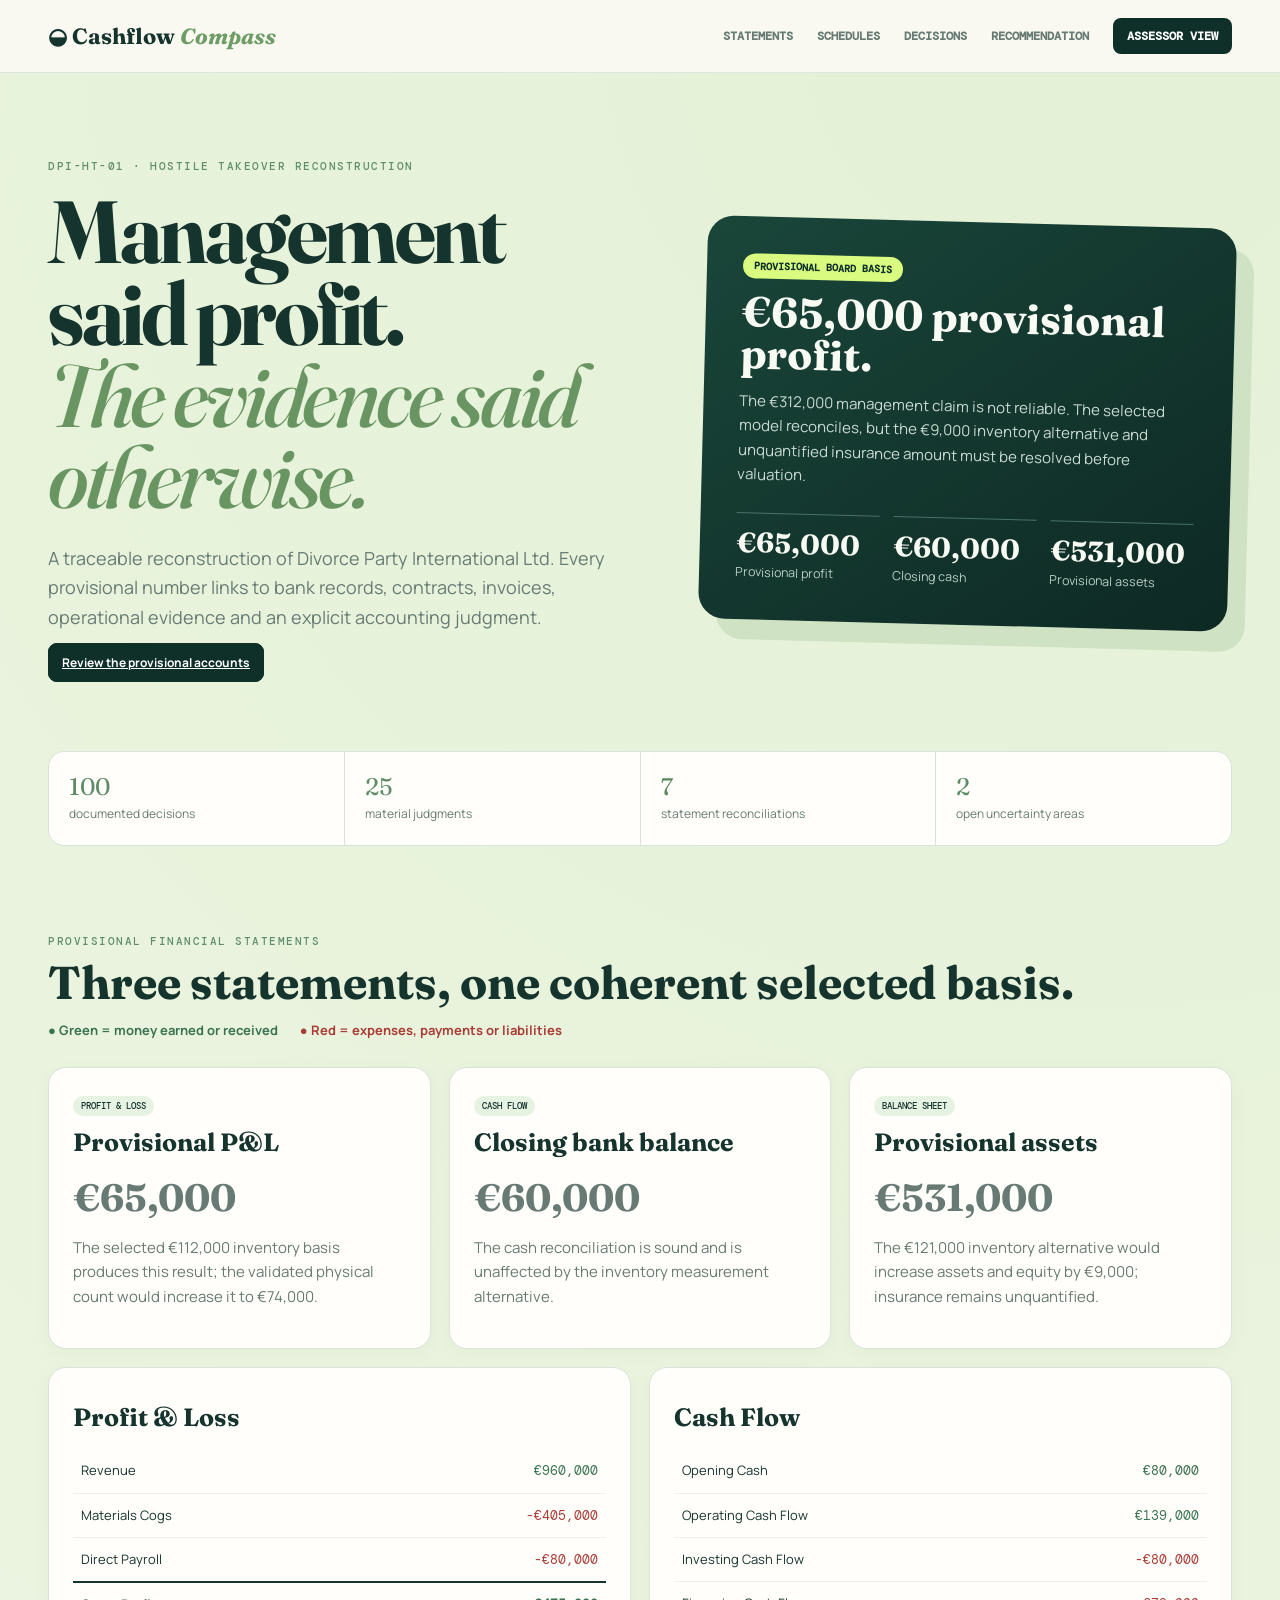
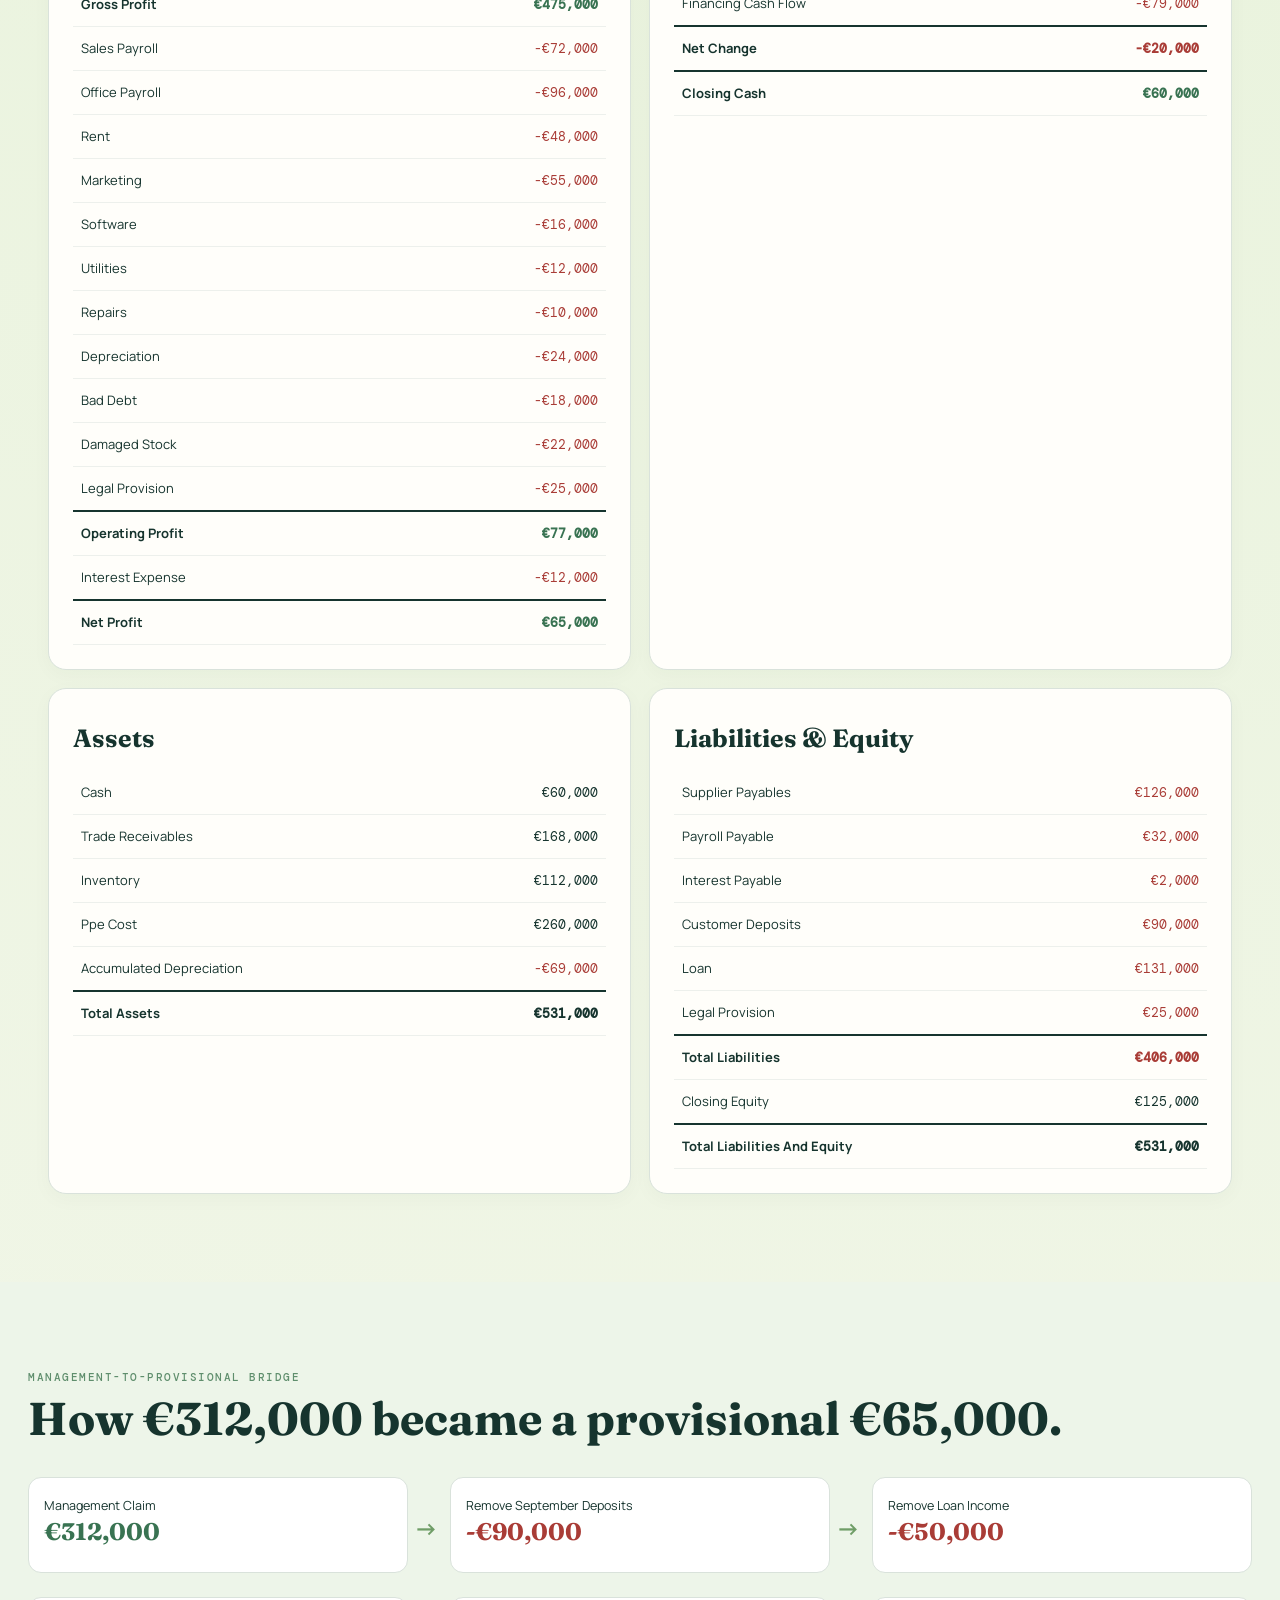
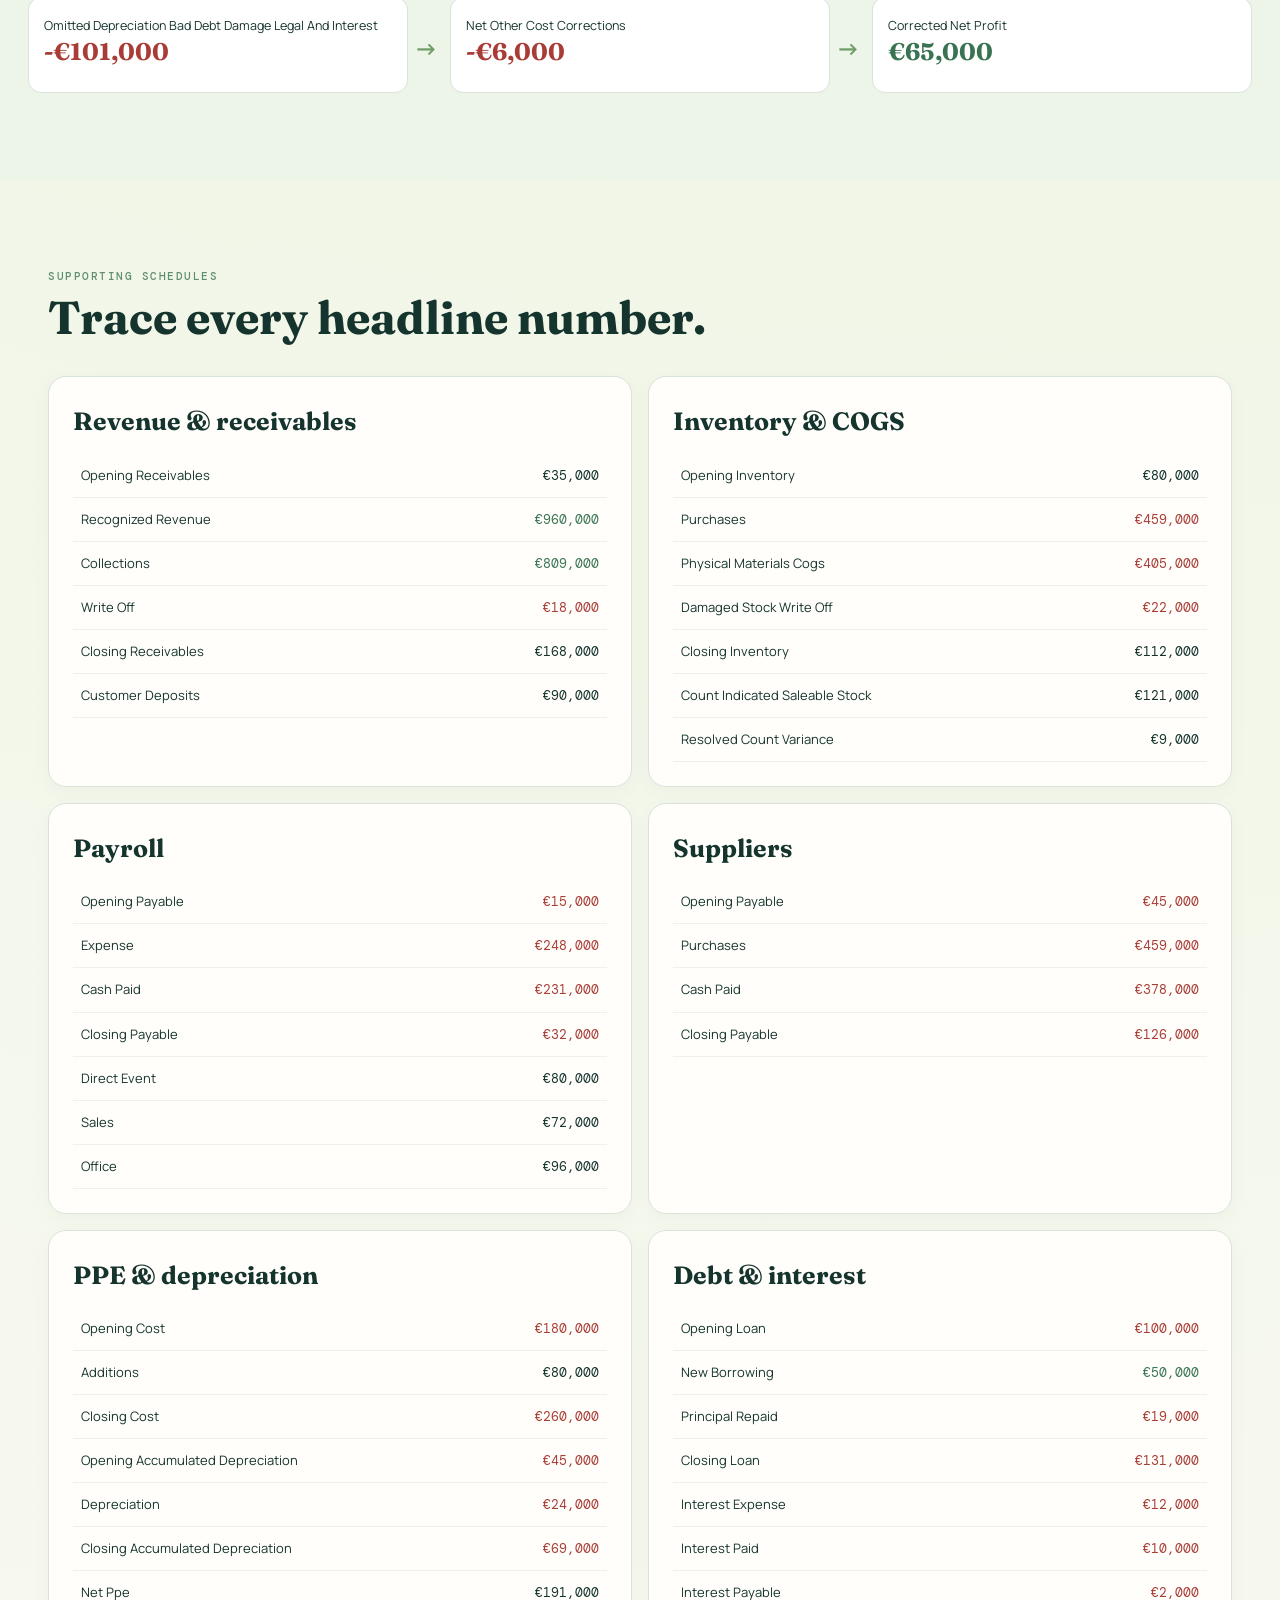
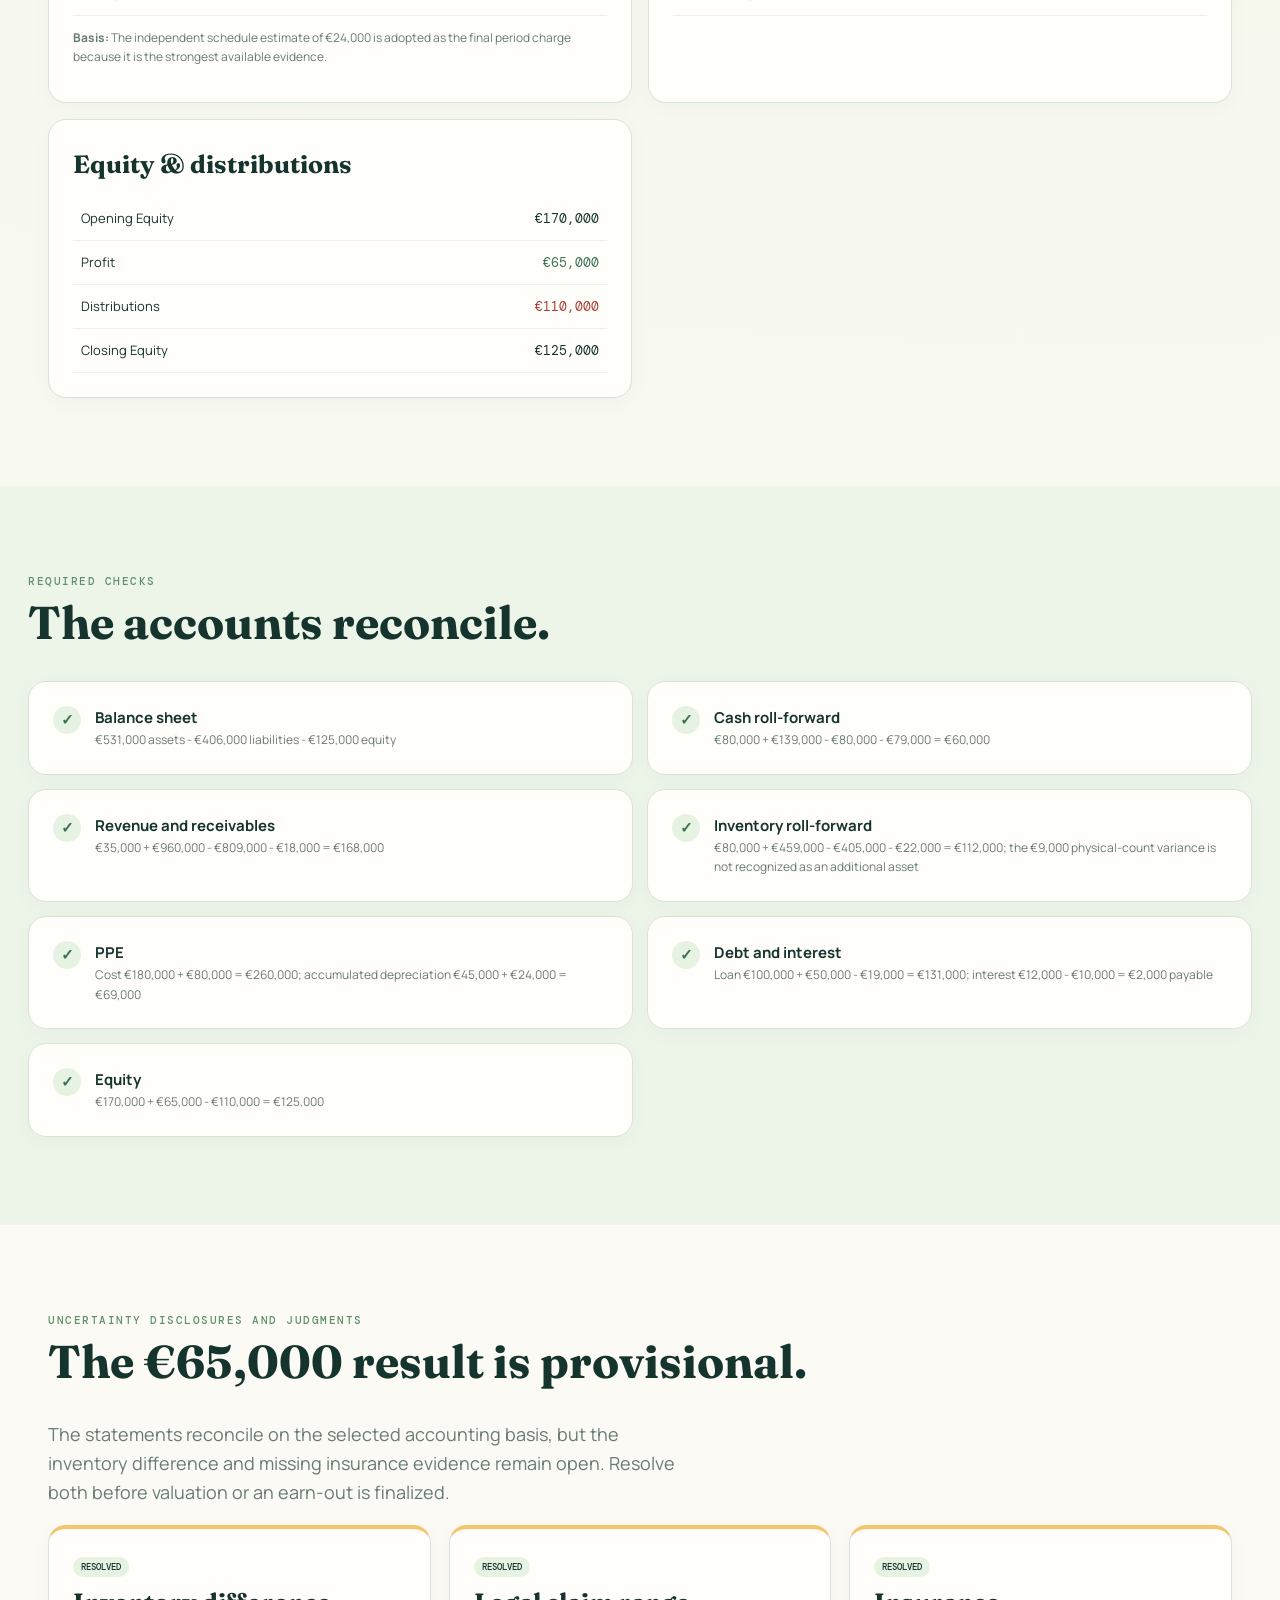
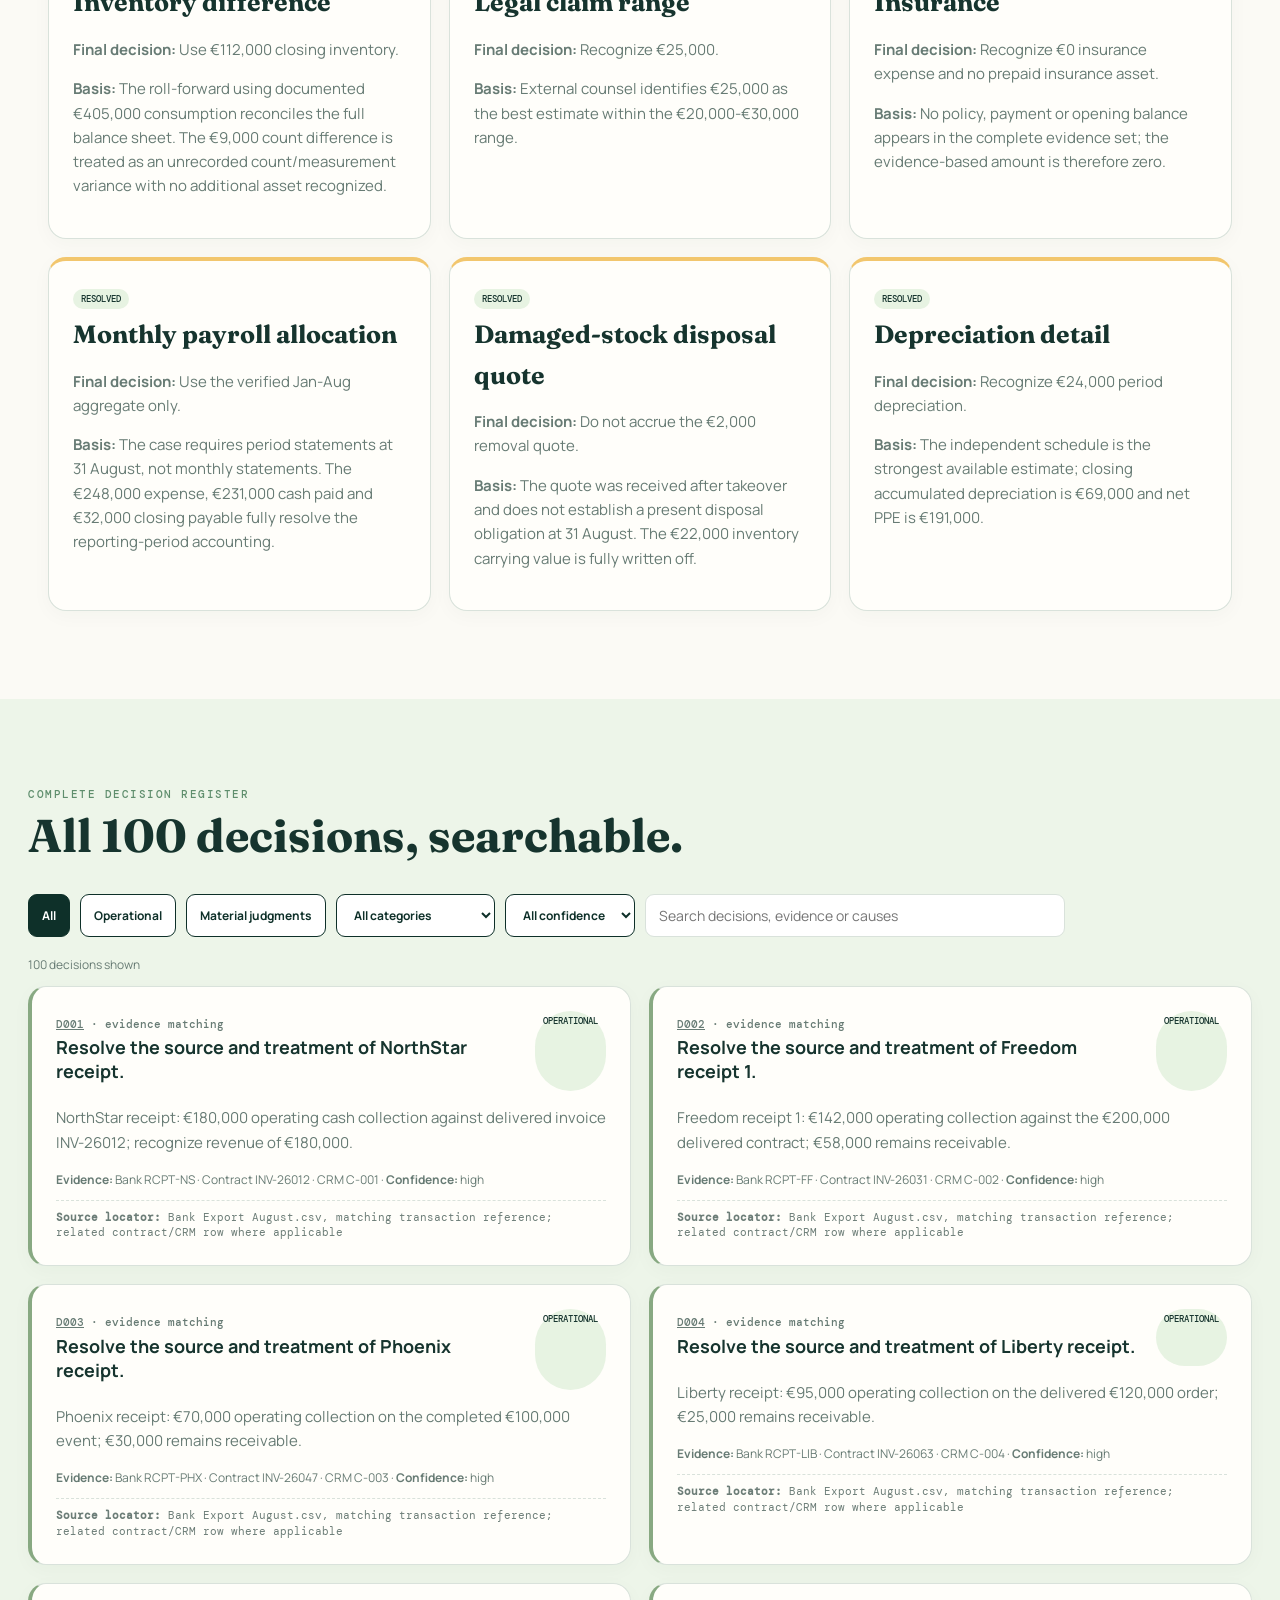
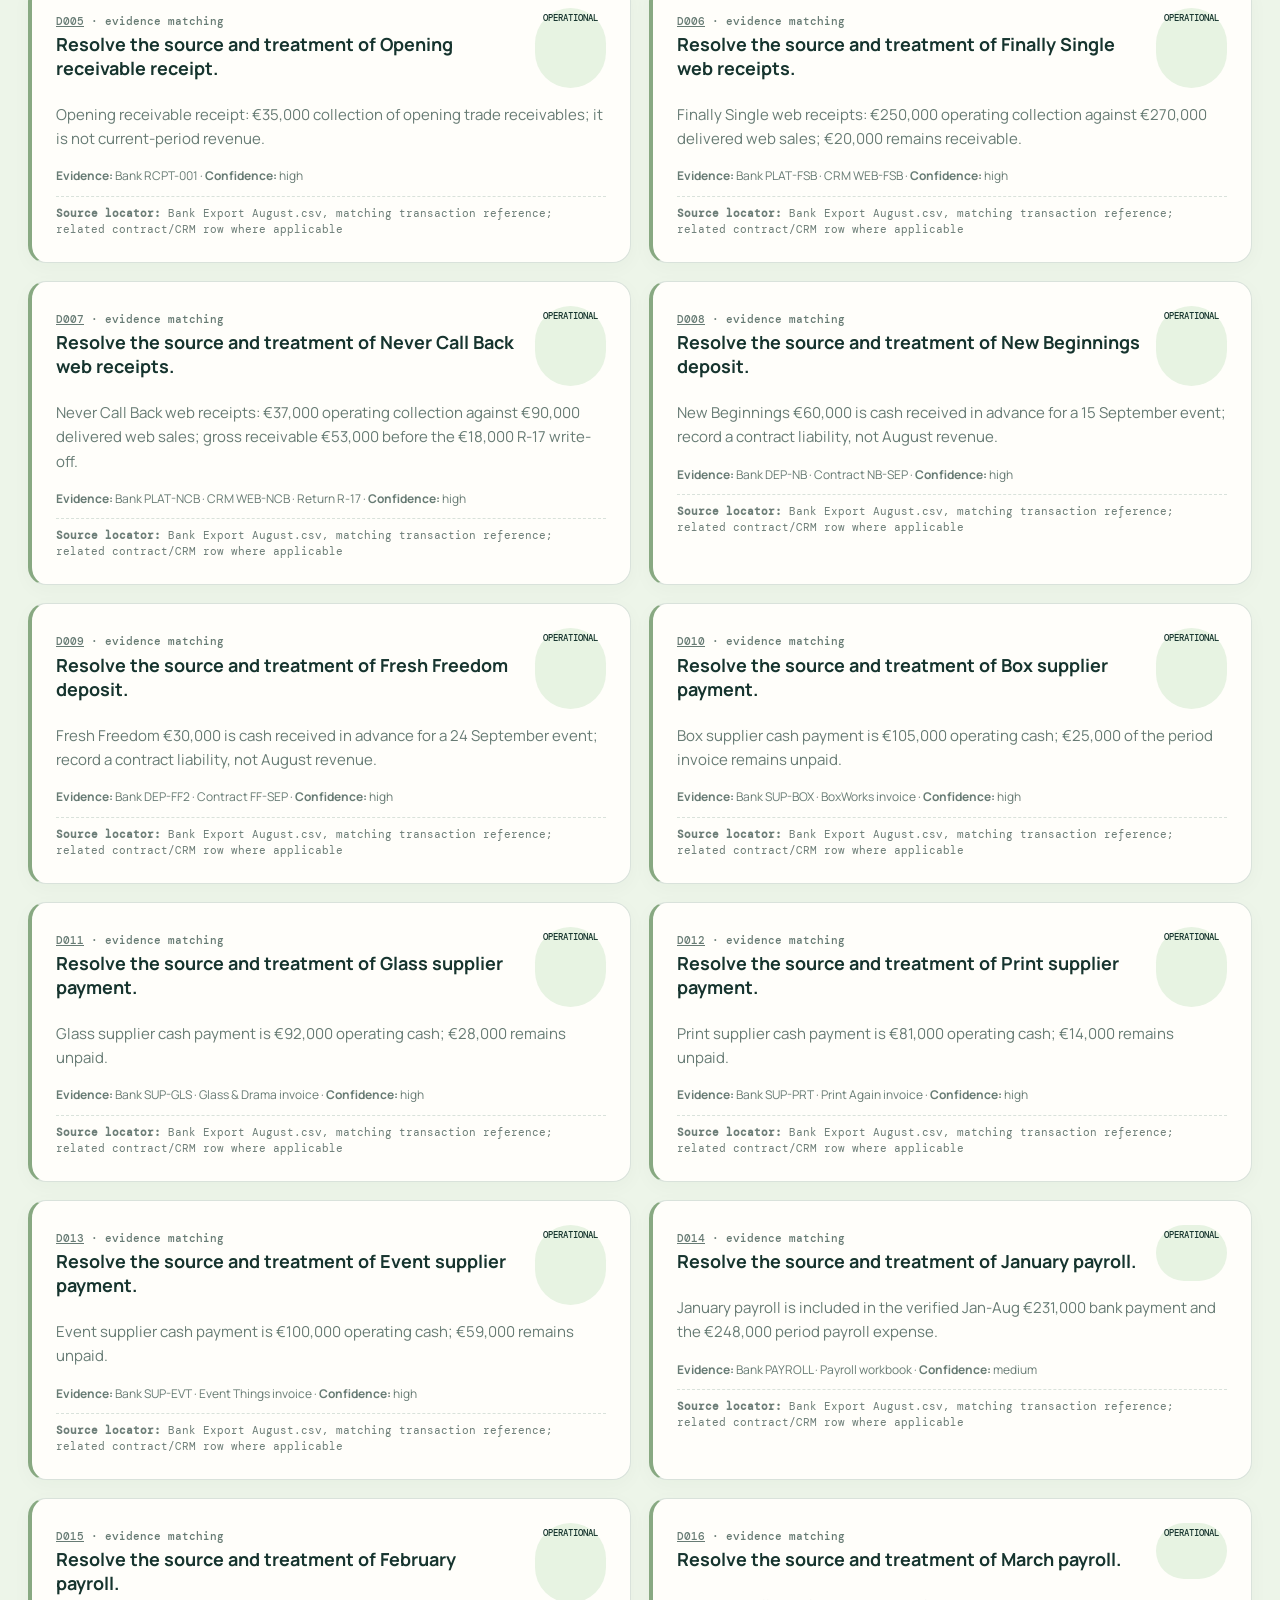
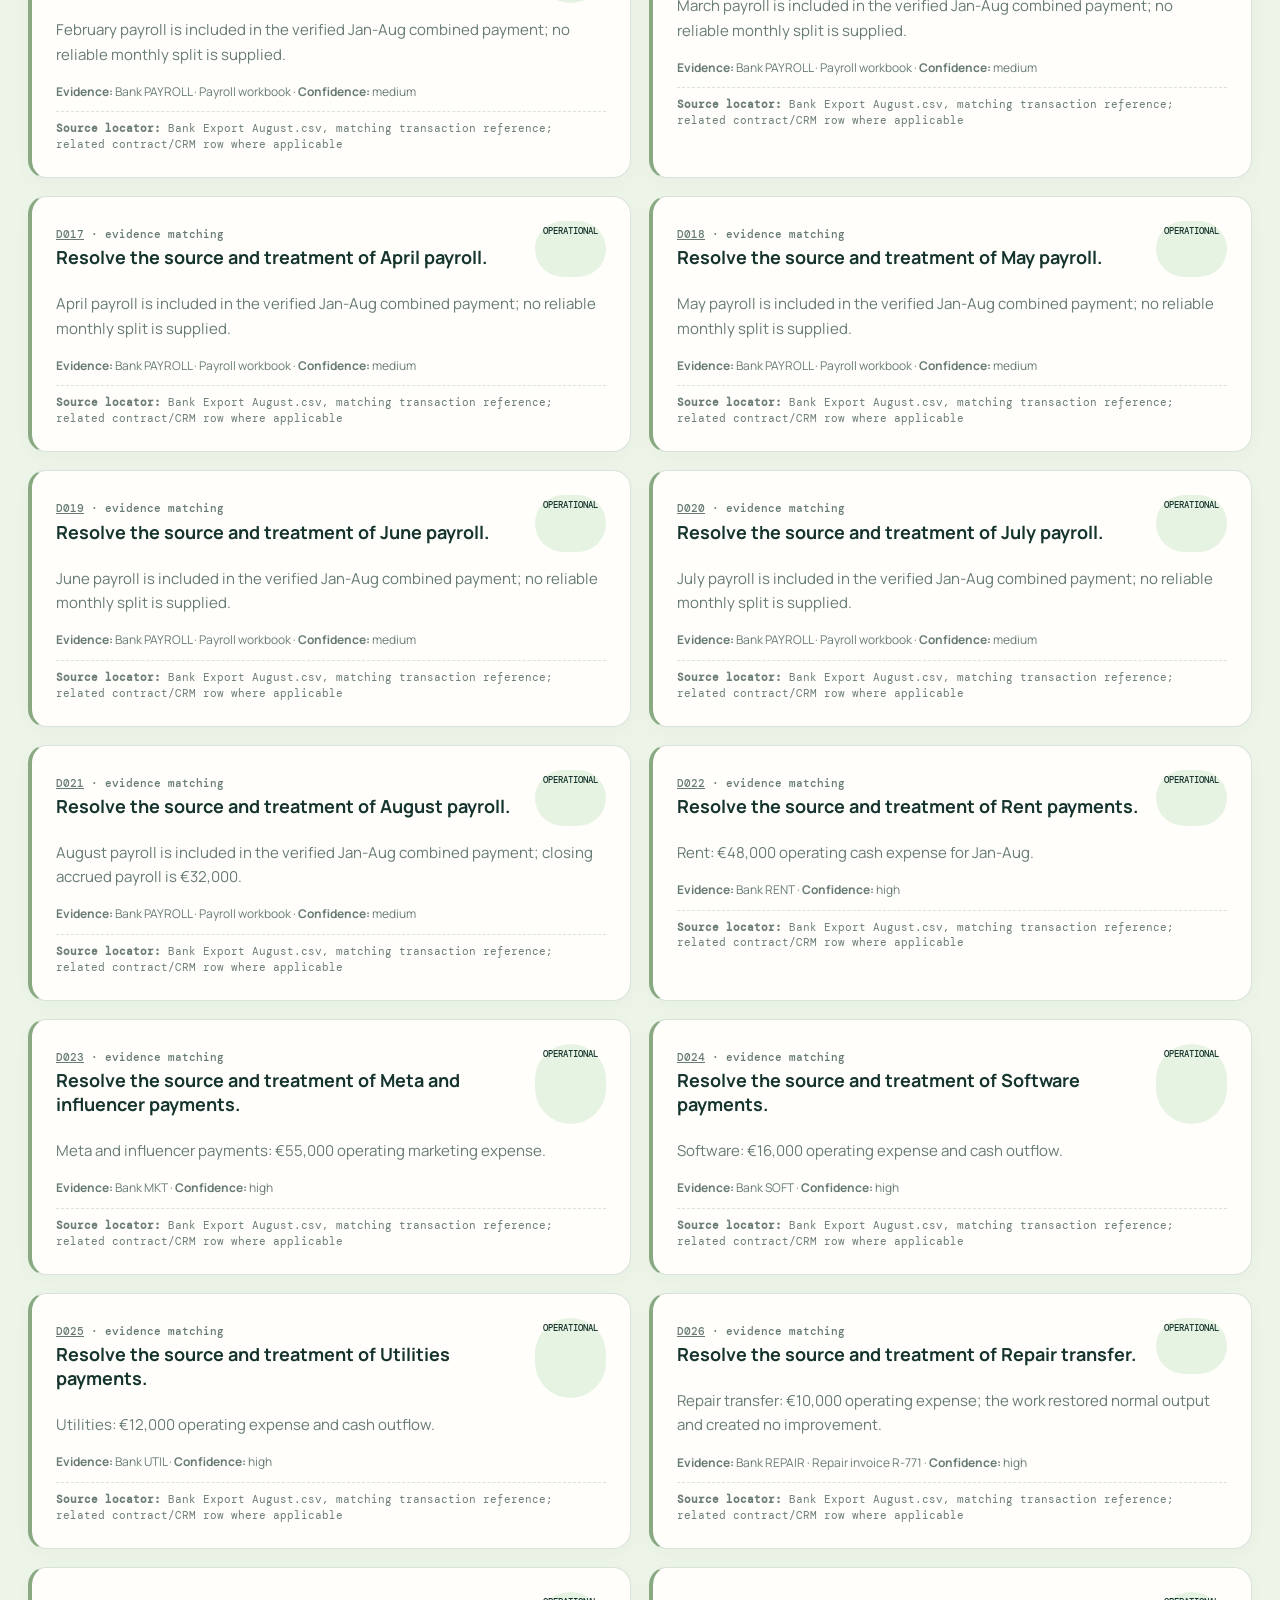
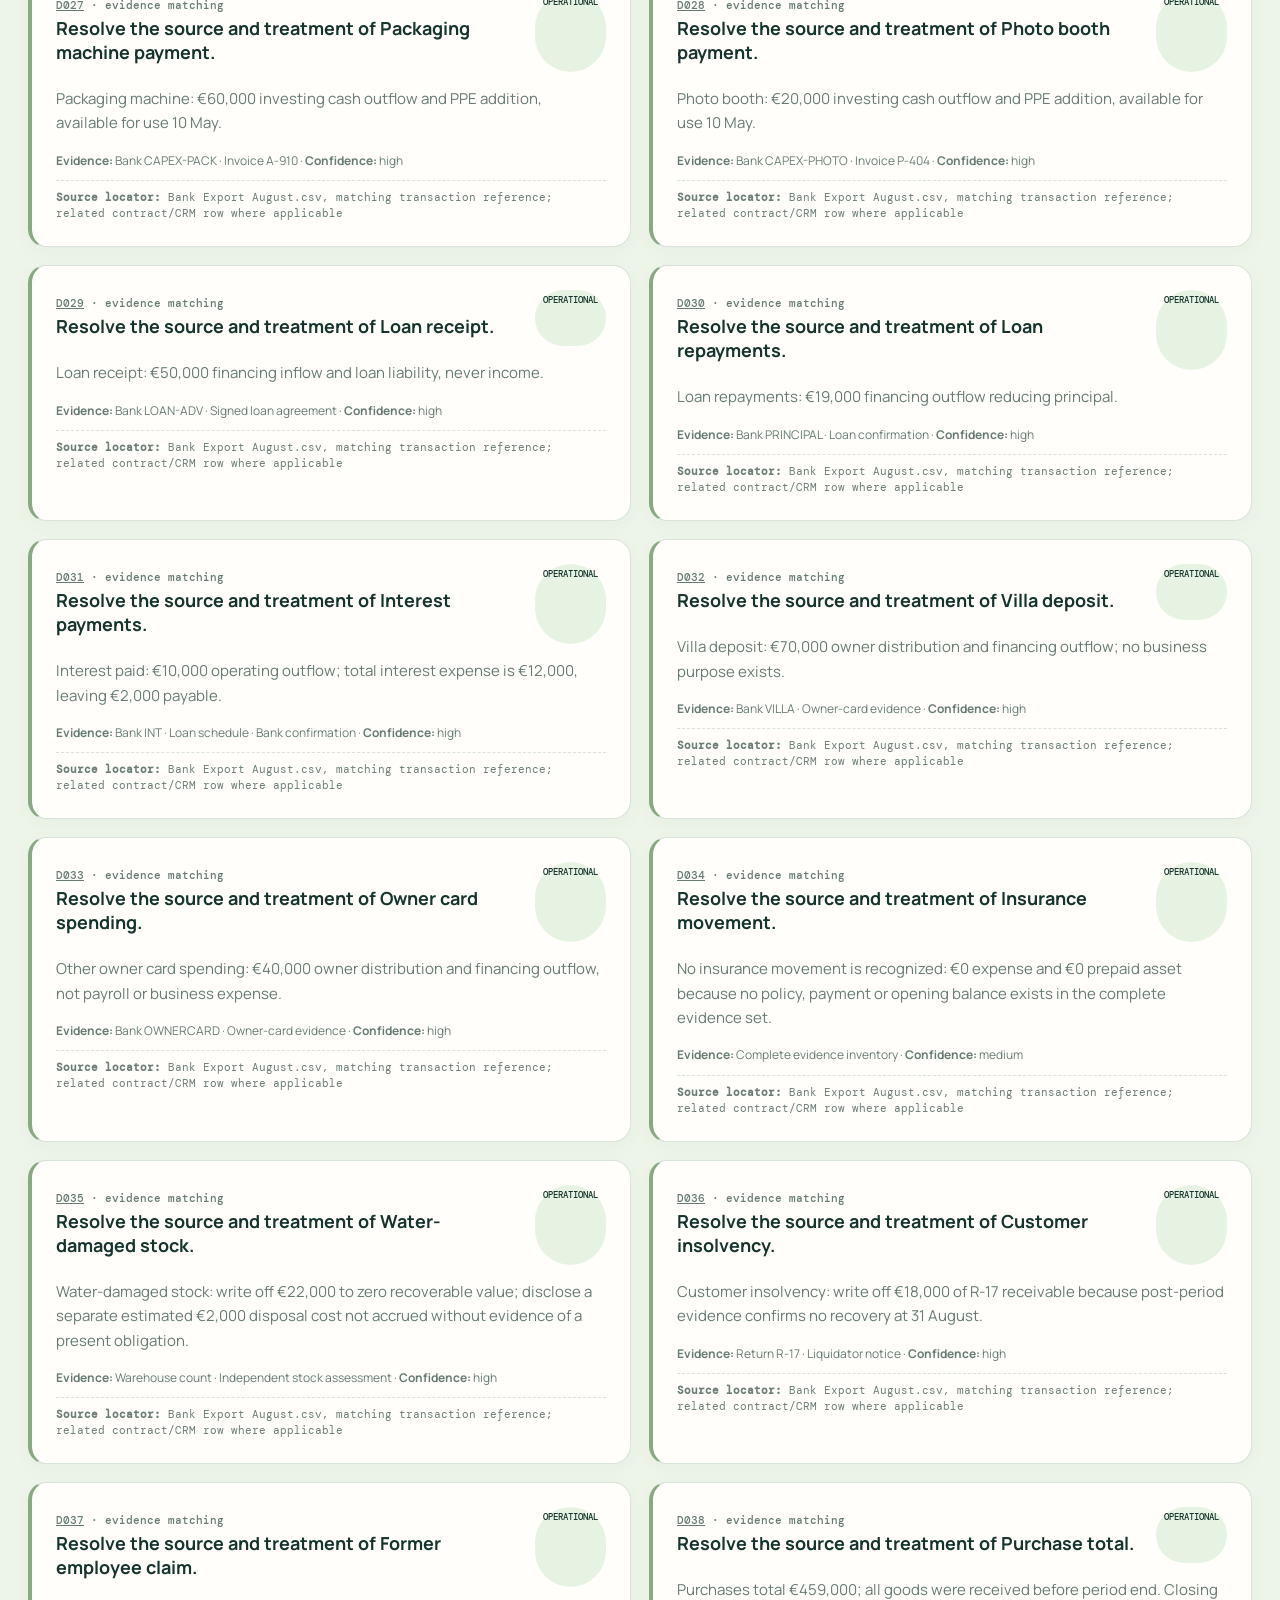
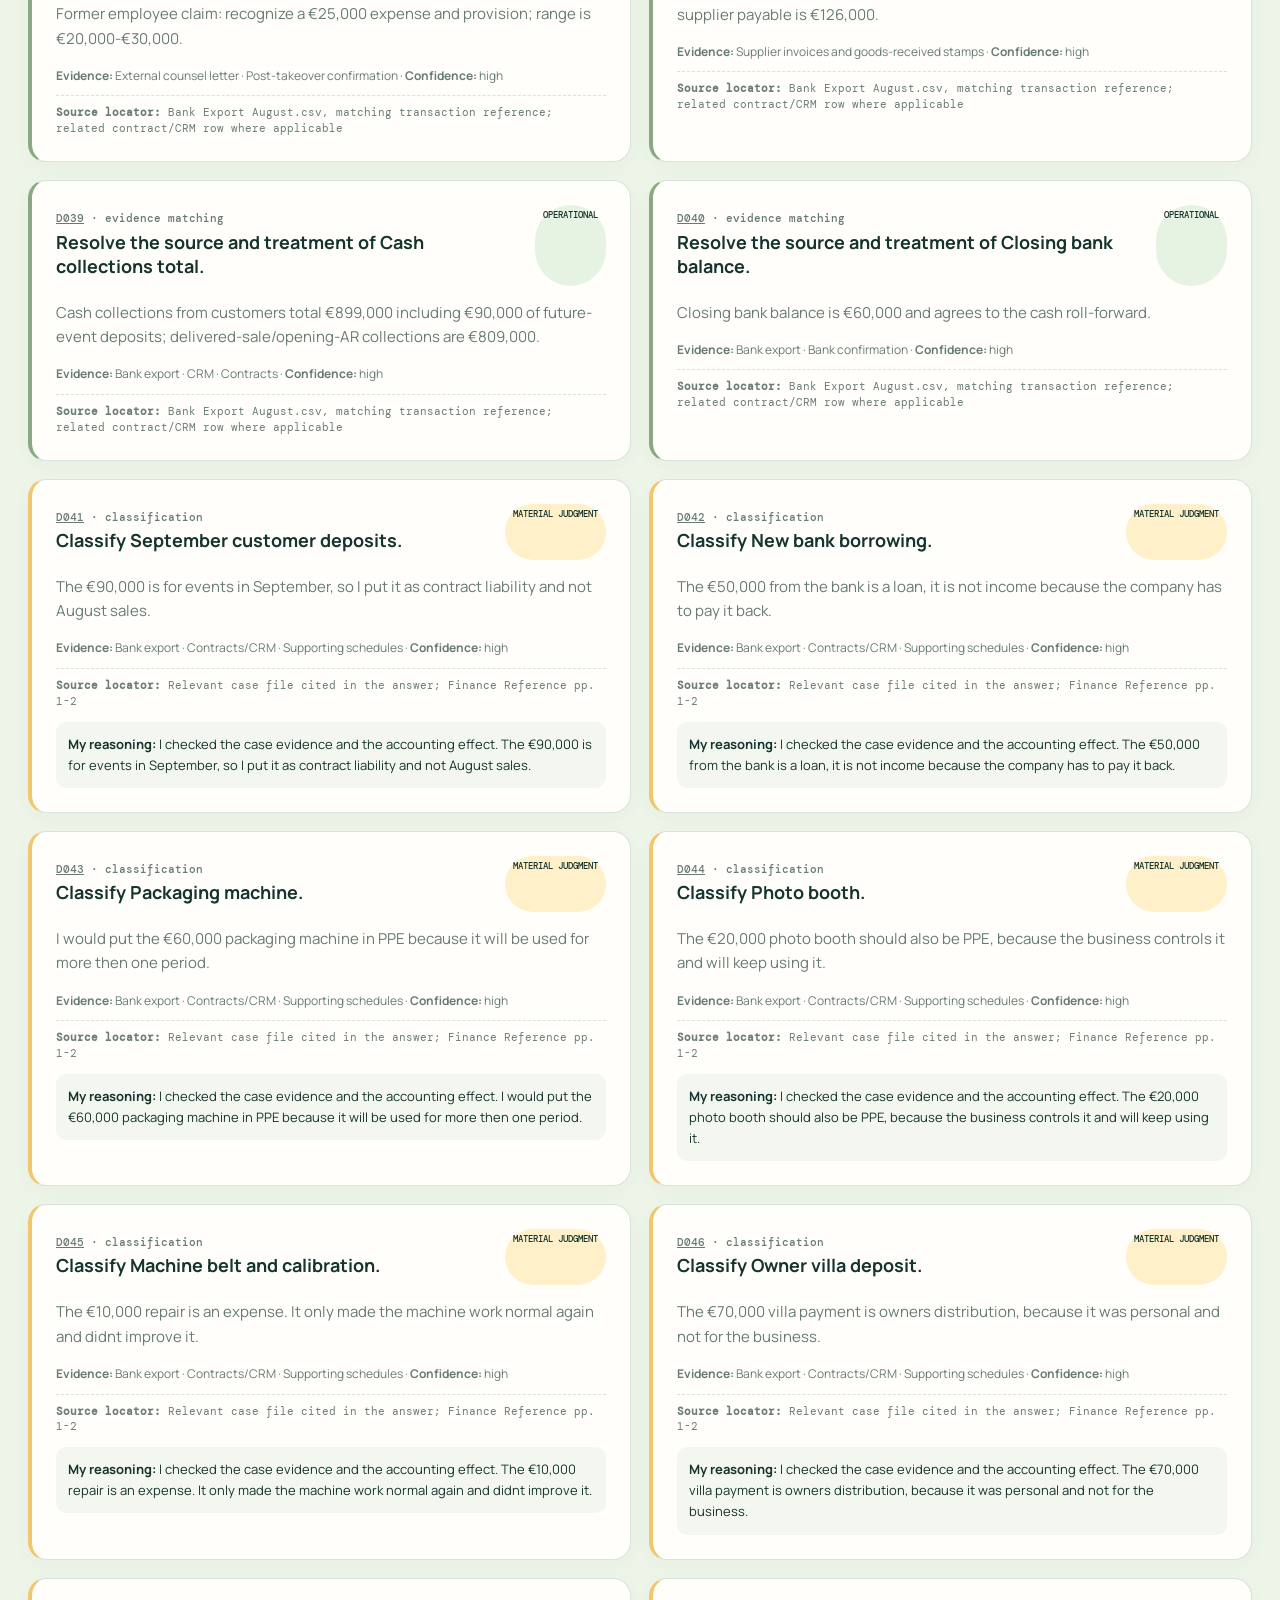
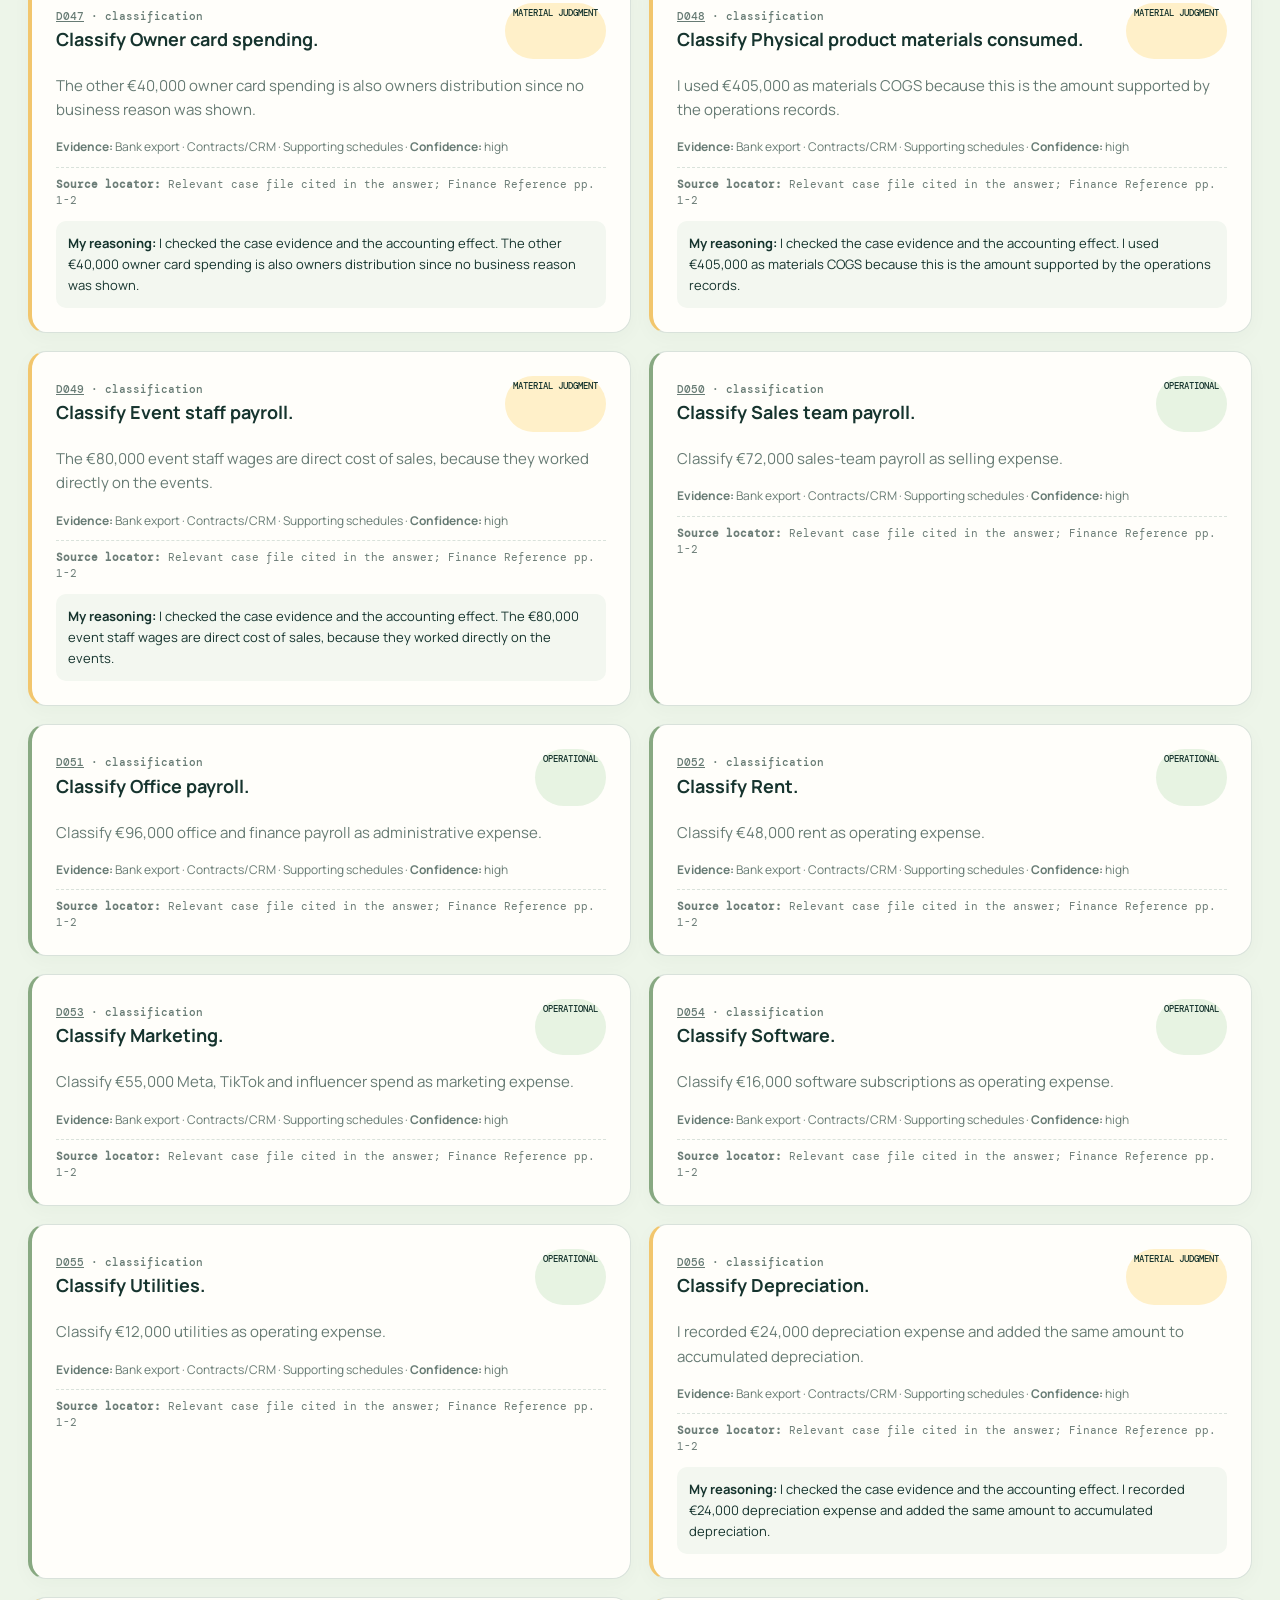
==== commit 561266cc: "Restore uncertainty disclosures and provisional valuation basis" ====
--- a/index.html
+++ b/index.html
@@ -1,14 +1,14 @@
 <!doctype html>
 <html lang="en"><head><meta charset="utf-8"><meta name="viewport" content="width=device-width,initial-scale=1"><meta name="description" content="Evidence-led cash flow and P&L reconstruction for DPI-HT-01"><title>Cashflow Compass · DPI-HT-01</title><link rel="stylesheet" href="/styles.css"><link rel="stylesheet" href="/enhancements.css"></head>
 <body data-page="main"><a class="skip" href="#main">Skip to main content</a><header><div class="nav"><div class="brand">◒ Cashflow <i>Compass</i></div><nav class="navlinks" aria-label="Primary"><a href="#statements">STATEMENTS</a><a href="#schedulesSection">SCHEDULES</a><a href="#decisions">DECISIONS</a><a href="#recommendation">RECOMMENDATION</a><a class="review-link" href="/review">ASSESSOR VIEW</a></nav></div></header>
-<main id="main"><div class="wrap"><section class="hero"><div><div class="eyebrow">DPI-HT-01 · hostile takeover reconstruction</div><h1>Management said profit.<br><em>The evidence said otherwise.</em></h1><p class="lead">A traceable reconstruction of Divorce Party International Ltd. Every corrected number links to bank records, contracts, invoices, operational evidence and an explicit accounting judgment.</p><p><a class="button primary" href="#statements">Review the corrected accounts</a></p></div><aside class="hero-card"><span class="pill">BOARD CONCLUSION</span><h2>€65,000 corrected profit.</h2><p>The €312,000 management claim is not reliable. Closing cash is €60,000, personal owner withdrawals total €110,000, and immediate controls are required.</p><div class="metric-row"><div class="metric"><b id="heroProfit">—</b><small>Net profit</small></div><div class="metric"><b id="heroCash">—</b><small>Closing cash</small></div><div class="metric"><b id="heroAssets">—</b><small>Total assets</small></div></div></aside></section>
-<div class="banner"><div><b>100</b><span>final decisions</span></div><div><b>25</b><span>material judgments</span></div><div><b>7</b><span>statement reconciliations</span></div><div><b>6</b><span>resolved judgment areas</span></div></div>
-<section id="statements"><div class="eyebrow">Corrected financial statements</div><h2>Three statements, one coherent story.</h2><p class="money-key" aria-label="Calculation color key"><span class="good">● Green = money earned or received</span><span class="bad">● Red = expenses, payments or liabilities</span></p><div class="grid three"><article class="card statement-card"><span class="tag">Profit & loss</span><h3>Corrected P&L</h3><p class="big good">€65,000</p><p>Revenue follows delivery, not cash timing. Omitted expenses and accruals are restored.</p></article><article class="card statement-card"><span class="tag">Cash flow</span><h3>Closing bank balance</h3><p class="big">€60,000</p><p>Operating cash generation was offset by equipment purchases and owner distributions.</p></article><article class="card statement-card"><span class="tag">Balance sheet</span><h3>Assets</h3><p class="big">€531,000</p><p>The statement balances after recognizing deposits, payables, debt and the legal provision.</p></article></div><div class="grid two" style="margin-top:18px"><article class="card"><h3>Profit & Loss</h3><table><tbody id="pnlTable"></tbody></table></article><article class="card"><h3>Cash Flow</h3><table><tbody id="cashTable"></tbody></table></article><article class="card"><h3>Assets</h3><table><tbody id="assetsTable"></tbody></table></article><article class="card"><h3>Liabilities & Equity</h3><table><tbody id="liabTable"></tbody></table></article></div></section>
-<section class="tint"><div class="eyebrow">Management-to-corrected bridge</div><h2>How €312,000 became €65,000.</h2><div class="bridge" id="bridge" aria-label="Profit correction bridge"></div></section>
+<main id="main"><div class="wrap"><section class="hero"><div><div class="eyebrow">DPI-HT-01 · hostile takeover reconstruction</div><h1>Management said profit.<br><em>The evidence said otherwise.</em></h1><p class="lead">A traceable reconstruction of Divorce Party International Ltd. Every provisional number links to bank records, contracts, invoices, operational evidence and an explicit accounting judgment.</p><p><a class="button primary" href="#statements">Review the provisional accounts</a></p></div><aside class="hero-card"><span class="pill">PROVISIONAL BOARD BASIS</span><h2>€65,000 provisional profit.</h2><p>The €312,000 management claim is not reliable. The selected model reconciles, but the €9,000 inventory alternative and unquantified insurance amount must be resolved before valuation.</p><div class="metric-row"><div class="metric"><b id="heroProfit">—</b><small>Provisional profit</small></div><div class="metric"><b id="heroCash">—</b><small>Closing cash</small></div><div class="metric"><b id="heroAssets">—</b><small>Provisional assets</small></div></div></aside></section>
+<div class="banner"><div><b>100</b><span>documented decisions</span></div><div><b>25</b><span>material judgments</span></div><div><b>7</b><span>statement reconciliations</span></div><div><b>2</b><span>open uncertainty areas</span></div></div>
+<section id="statements"><div class="eyebrow">Provisional financial statements</div><h2>Three statements, one coherent selected basis.</h2><p class="money-key" aria-label="Calculation color key"><span class="good">● Green = money earned or received</span><span class="bad">● Red = expenses, payments or liabilities</span></p><div class="grid three"><article class="card statement-card"><span class="tag">Profit & loss</span><h3>Provisional P&L</h3><p class="big good">€65,000</p><p>The selected €112,000 inventory basis produces this result; the validated physical count would increase it to €74,000.</p></article><article class="card statement-card"><span class="tag">Cash flow</span><h3>Closing bank balance</h3><p class="big">€60,000</p><p>The cash reconciliation is sound and is unaffected by the inventory measurement alternative.</p></article><article class="card statement-card"><span class="tag">Balance sheet</span><h3>Provisional assets</h3><p class="big">€531,000</p><p>The €121,000 inventory alternative would increase assets and equity by €9,000; insurance remains unquantified.</p></article></div><div class="grid two" style="margin-top:18px"><article class="card"><h3>Profit & Loss</h3><table><tbody id="pnlTable"></tbody></table></article><article class="card"><h3>Cash Flow</h3><table><tbody id="cashTable"></tbody></table></article><article class="card"><h3>Assets</h3><table><tbody id="assetsTable"></tbody></table></article><article class="card"><h3>Liabilities & Equity</h3><table><tbody id="liabTable"></tbody></table></article></div></section>
+<section class="tint"><div class="eyebrow">Management-to-provisional bridge</div><h2>How €312,000 became a provisional €65,000.</h2><div class="bridge" id="bridge" aria-label="Profit correction bridge"></div></section>
 <section id="schedulesSection"><div class="eyebrow">Supporting schedules</div><h2>Trace every headline number.</h2><div class="schedule-grid" id="schedules"></div></section>
 <section class="tint"><div class="eyebrow">Required checks</div><h2>The accounts reconcile.</h2><div class="checks" id="checks"></div></section>
-<section><div class="eyebrow">Final accounting judgments</div><h2>Every issue has a resolved treatment.</h2><div class="grid three" id="uncertainties"></div></section>
+<section><div class="eyebrow">Uncertainty disclosures and judgments</div><h2>The €65,000 result is provisional.</h2><p class="lead">The statements reconcile on the selected accounting basis, but the inventory difference and missing insurance evidence remain open. Resolve both before valuation or an earn-out is finalized.</p><div class="grid three" id="uncertainties"></div></section>
 <section id="decisions" class="tint"><div class="eyebrow">Complete decision register</div><h2>All 100 decisions, searchable.</h2><div class="toolbar"><button class="active" data-filter="all">All</button><button data-filter="operational">Operational</button><button data-filter="material_judgment">Material judgments</button><select id="category" aria-label="Decision category"><option value="all">All categories</option><option value="evidence_matching">Evidence matching</option><option value="classification">Classification</option><option value="estimation">Estimation</option><option value="board_decision">Board decision</option></select><select id="confidence" aria-label="Confidence"><option value="all">All confidence</option><option value="high">High</option><option value="medium">Medium</option><option value="low">Low</option></select><input class="search" id="search" aria-label="Search decisions" placeholder="Search decisions, evidence or causes"></div><p id="resultCount" class="evidence" aria-live="polite"></p><div class="grid two" id="decisionList"></div></section>
-<section id="recommendation"><div class="callout"><div class="eyebrow" style="color:#a9d19d">Board recommendation</div><h2>Continue the core business—conditionally.</h2><p>Do not value the company or calculate an earn-out using management's €312,000 claim. Approve the corrected accounts first, protect cash, fix credit and inventory controls, and investigate management override.</p><h3>Why management profit failed</h3><div class="cause-list" id="causes"></div><h3>Immediate actions</h3><ol class="actions" id="actions"></ol><p><a class="button" style="border-color:white;color:white;background:transparent" href="/review">Open compact assessor view →</a> <a class="button" style="border-color:white;color:white;background:transparent" href="/submission.json">Open submission.json →</a></p></div></section></div></main>
+<section id="recommendation"><div class="callout"><div class="eyebrow" style="color:#a9d19d">Board recommendation</div><h2>Continue the core business—conditionally.</h2><p>Do not value the company or calculate an earn-out using management's €312,000 claim. Treat €65,000 as a provisional accounting result only. Resolve the €9,000 inventory alternative and obtain insurance evidence before recommending a final valuation.</p><h3>Why management profit failed</h3><div class="cause-list" id="causes"></div><h3>Immediate actions</h3><ol class="actions" id="actions"></ol><p><a class="button" style="border-color:white;color:white;background:transparent" href="/review">Open compact assessor view →</a> <a class="button" style="border-color:white;color:white;background:transparent" href="/submission.json">Open submission.json →</a></p></div></section></div></main>
 <footer>Cashflow Compass · Evidence before optimism · Reporting date 31 August 2026</footer><script src="/app.js"></script></body></html>
 
--- a/enhancements.css
+++ b/enhancements.css
@@ -1,2 +1,2 @@
-.skip{position:fixed;left:12px;top:-60px;z-index:100;background:var(--pine);color:#fff;padding:10px 14px;border-radius:8px}.skip:focus{top:12px}a:focus-visible,button:focus-visible,input:focus-visible,select:focus-visible{outline:3px solid var(--gold);outline-offset:3px}.schedule-grid{display:grid;grid-template-columns:repeat(2,1fr);gap:16px}.schedule-card h3{margin-top:0}.bridge{display:grid;grid-template-columns:repeat(3,minmax(0,1fr));gap:24px 42px;overflow:visible}.bridge-step{position:relative;background:white;border:1px solid var(--line);border-radius:13px;padding:15px;min-height:96px}.bridge-step b{font:700 24px Fraunces;display:block}.bridge-step.negative b{color:var(--red)}.bridge-step:not(:nth-child(3n))::after{content:'→';position:absolute;right:-31px;top:33px;color:#6f9d67;font:700 24px Manrope}.toolbar select{border:1px solid var(--pine);background:white;color:var(--pine);border-radius:9px;padding:10px 13px;font:700 12px Manrope}.locator{font:11px/1.45 DM Mono;color:#6c7d77;border-top:1px dashed var(--line);padding-top:9px;margin-top:10px}.decision:target{box-shadow:0 0 0 4px var(--gold)}@media(prefers-reduced-motion:reduce){html{scroll-behavior:auto}*,*:before,*:after{animation:none!important;transition:none!important}}@media(max-width:850px){.schedule-grid{grid-template-columns:1fr}.bridge{grid-template-columns:1fr;gap:34px}.bridge-step::after{content:'↓'!important;right:auto!important;left:50%!important;top:auto!important;bottom:-31px!important}.bridge-step:last-child::after{display:none}}
+.skip{position:fixed;left:12px;top:-60px;z-index:100;background:var(--pine);color:#fff;padding:10px 14px;border-radius:8px}.skip:focus{top:12px}a:focus-visible,button:focus-visible,input:focus-visible,select:focus-visible{outline:3px solid var(--gold);outline-offset:3px}.schedule-grid{display:grid;grid-template-columns:repeat(2,1fr);gap:16px}.schedule-card h3{margin-top:0}.bridge{display:grid;grid-template-columns:repeat(3,minmax(0,1fr));gap:24px 42px;overflow:visible}.bridge-step{position:relative;background:white;border:1px solid var(--line);border-radius:13px;padding:15px;min-height:96px}.bridge-step b{font:700 24px Fraunces;display:block}.bridge-step.positive b{color:#397352}.bridge-step.negative b{color:var(--red)}.bridge-step:not(:nth-child(3n))::after{content:'→';position:absolute;right:-31px;top:33px;color:#6f9d67;font:700 24px Manrope}.toolbar select{border:1px solid var(--pine);background:white;color:var(--pine);border-radius:9px;padding:10px 13px;font:700 12px Manrope}.locator{font:11px/1.45 DM Mono;color:#6c7d77;border-top:1px dashed var(--line);padding-top:9px;margin-top:10px}.decision:target{box-shadow:0 0 0 4px var(--gold)}@media(prefers-reduced-motion:reduce){html{scroll-behavior:auto}*,*:before,*:after{animation:none!important;transition:none!important}}@media(max-width:850px){.schedule-grid{grid-template-columns:1fr}.bridge{grid-template-columns:1fr;gap:34px}.bridge-step::after{content:'↓'!important;right:auto!important;left:50%!important;top:auto!important;bottom:-31px!important}.bridge-step:last-child::after{display:none}}.money-key{display:flex;gap:22px;flex-wrap:wrap;margin:-20px 0 28px;font:700 13px Manrope}.money-key span{display:inline-flex;align-items:center;gap:6px}
 
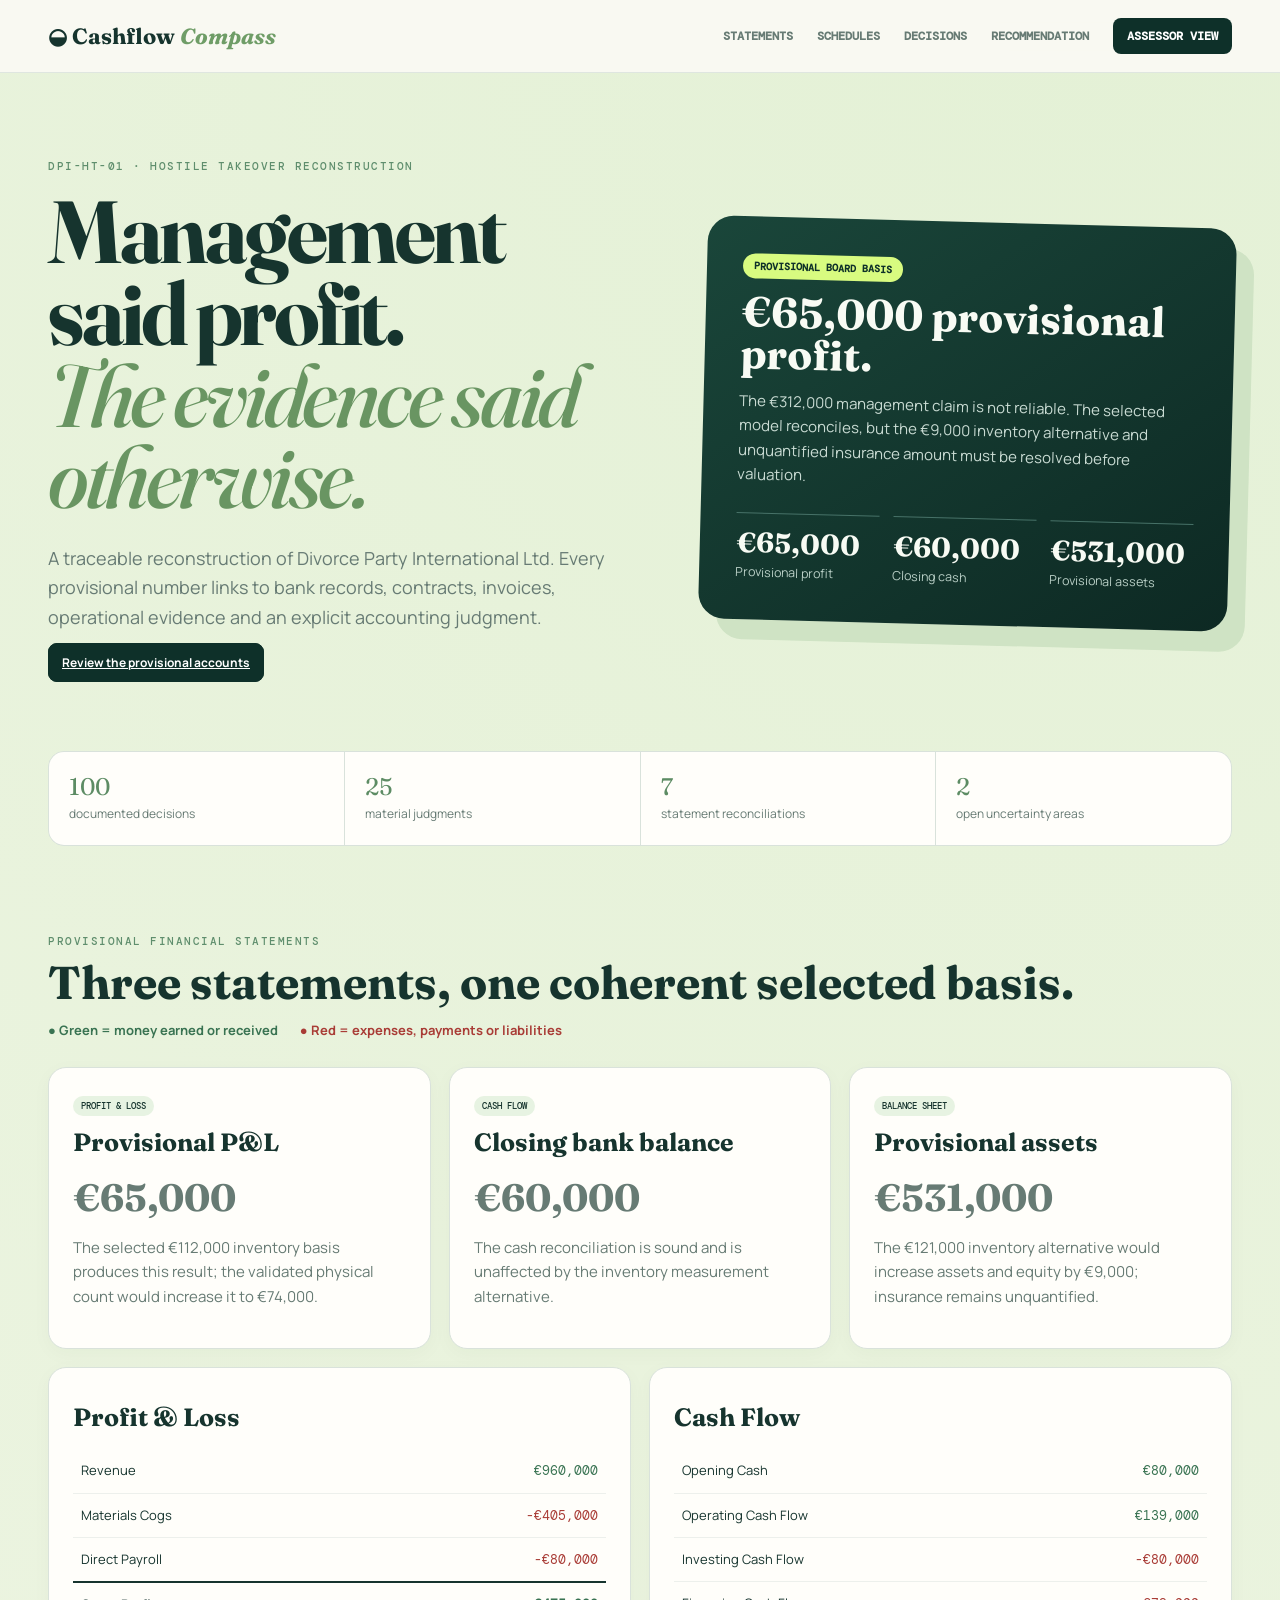
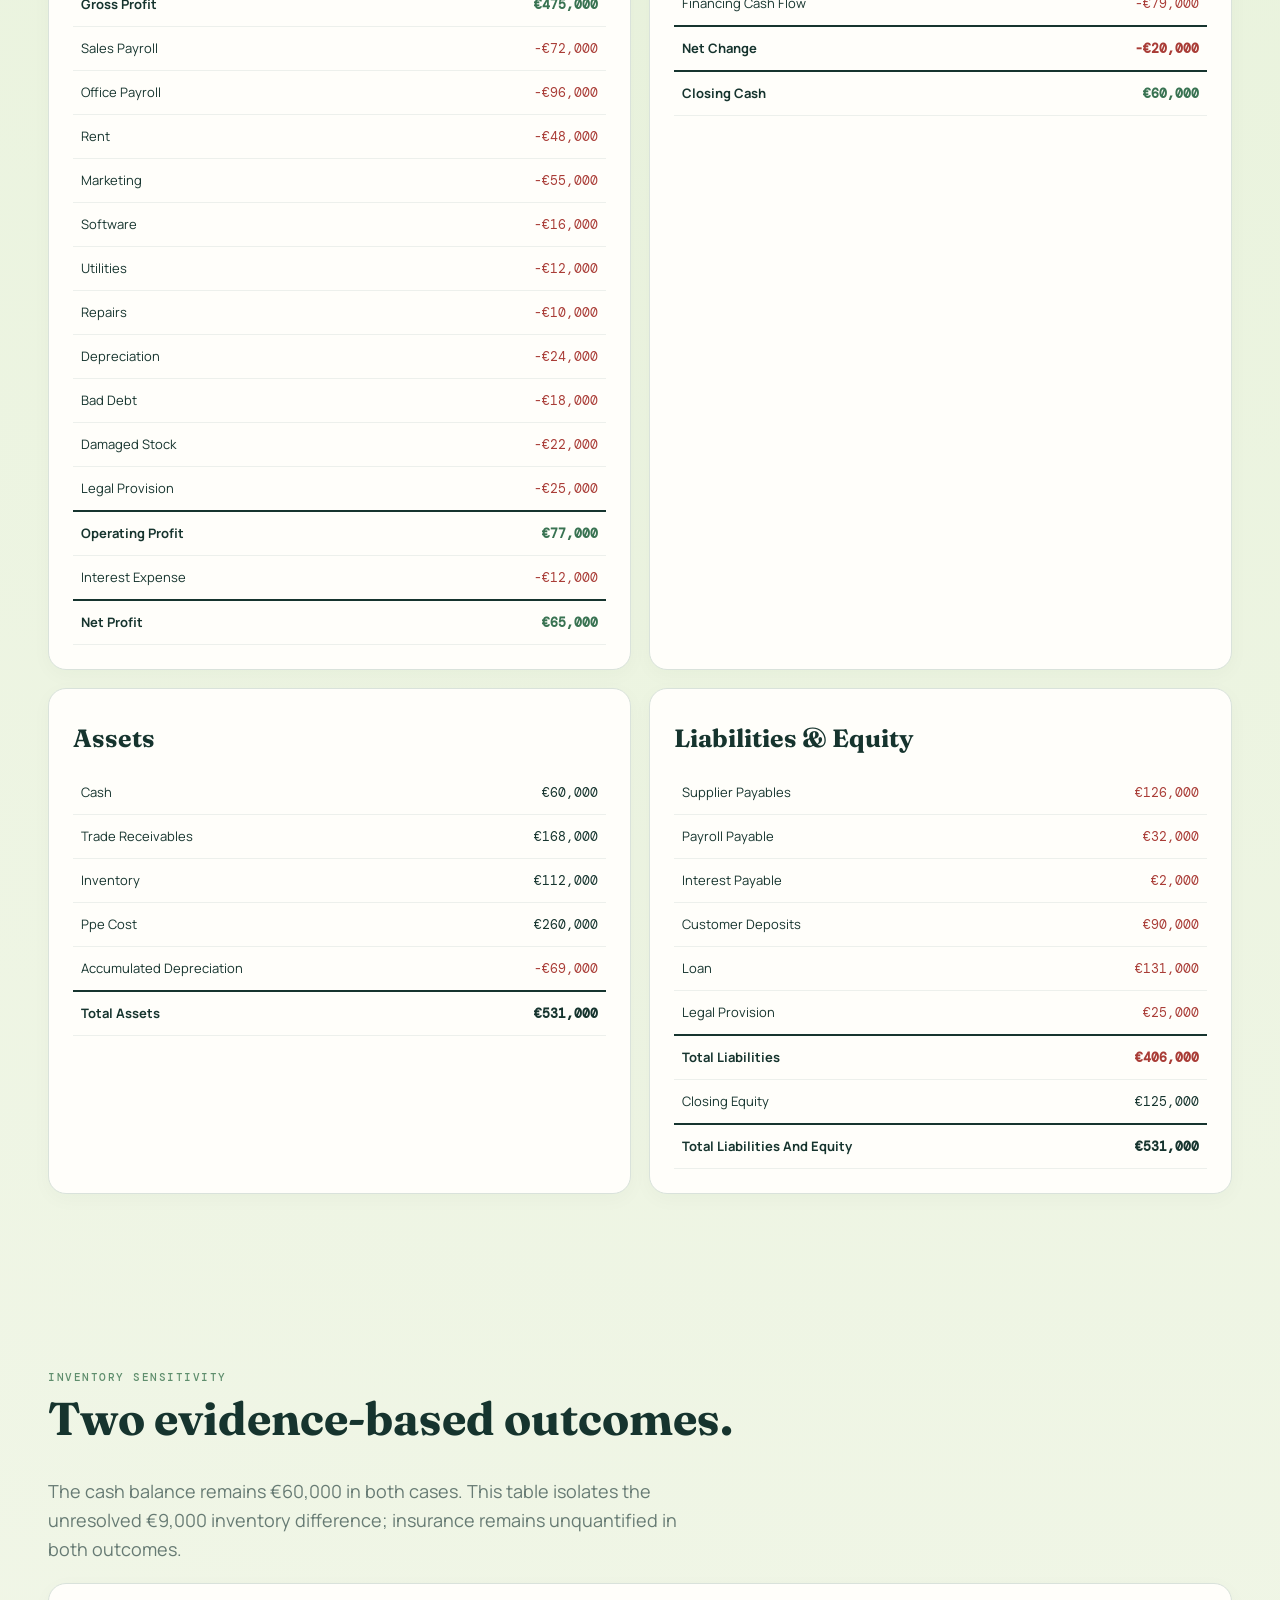
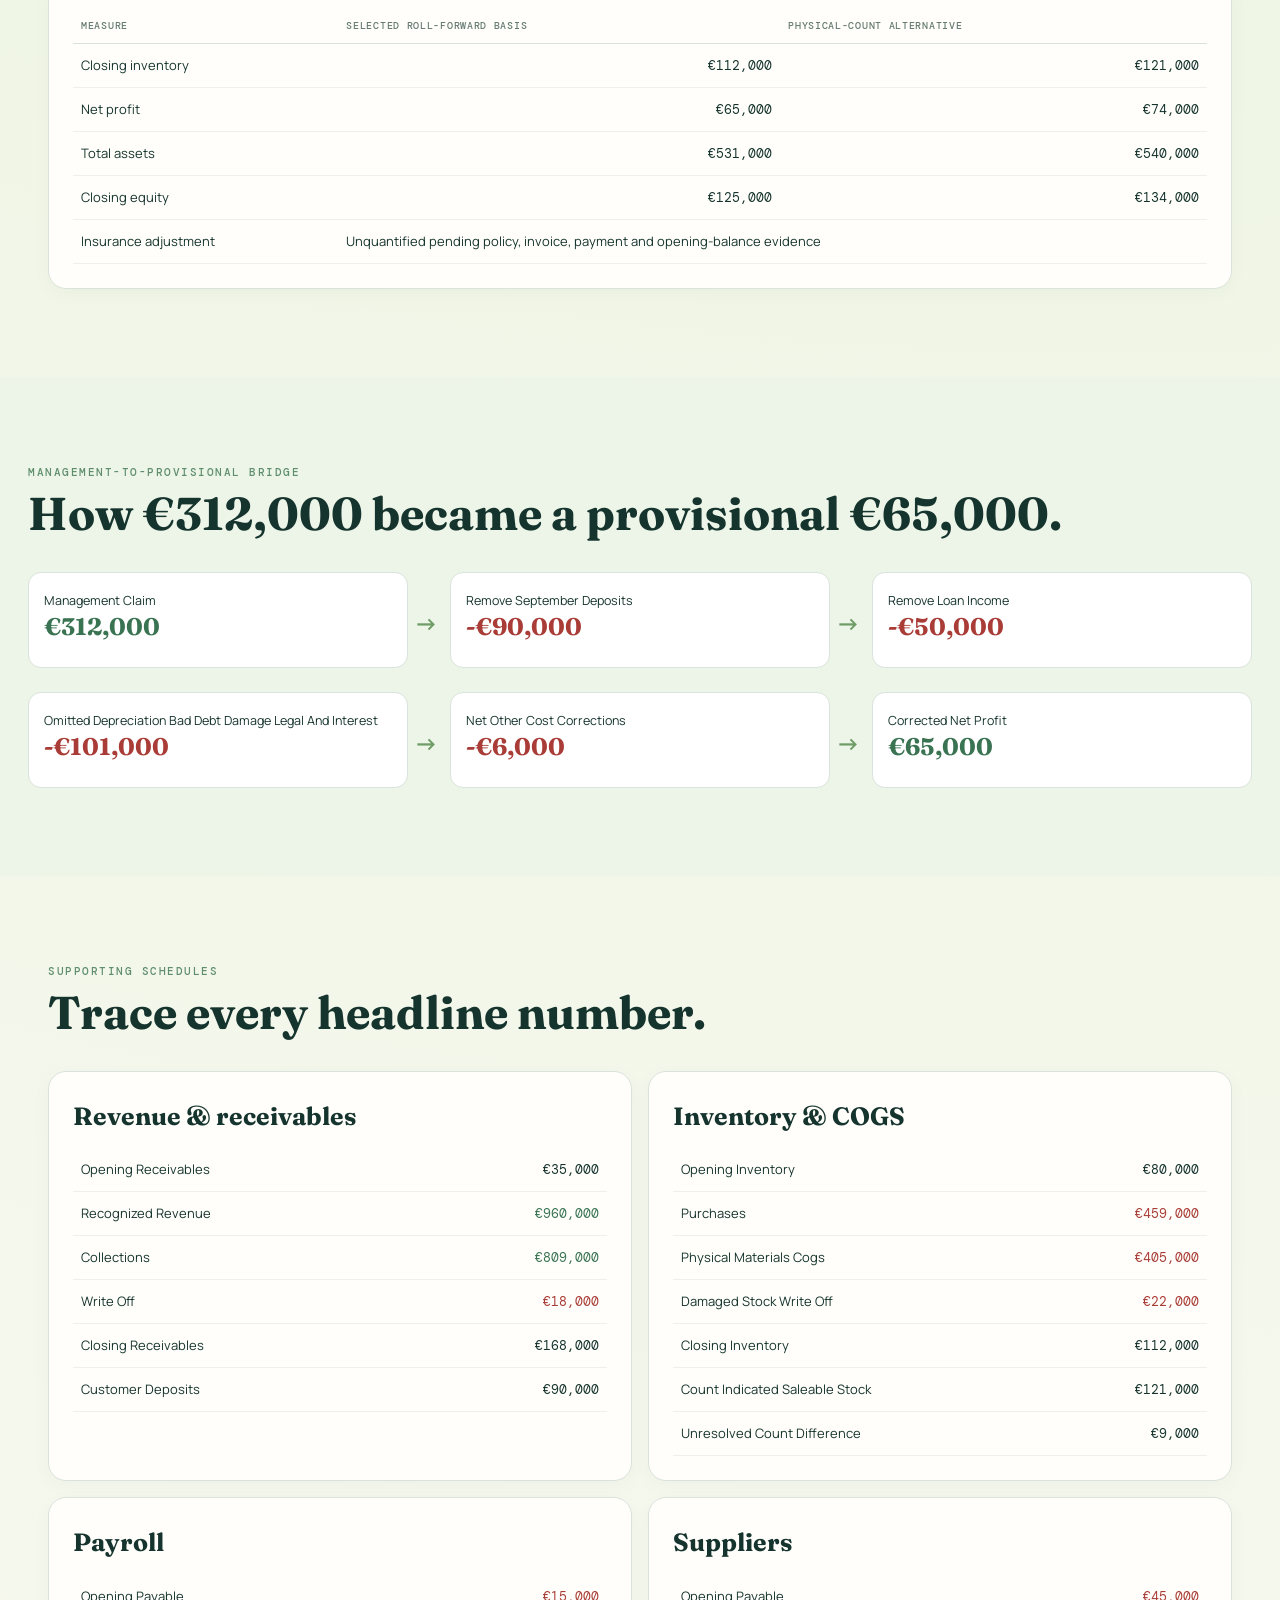
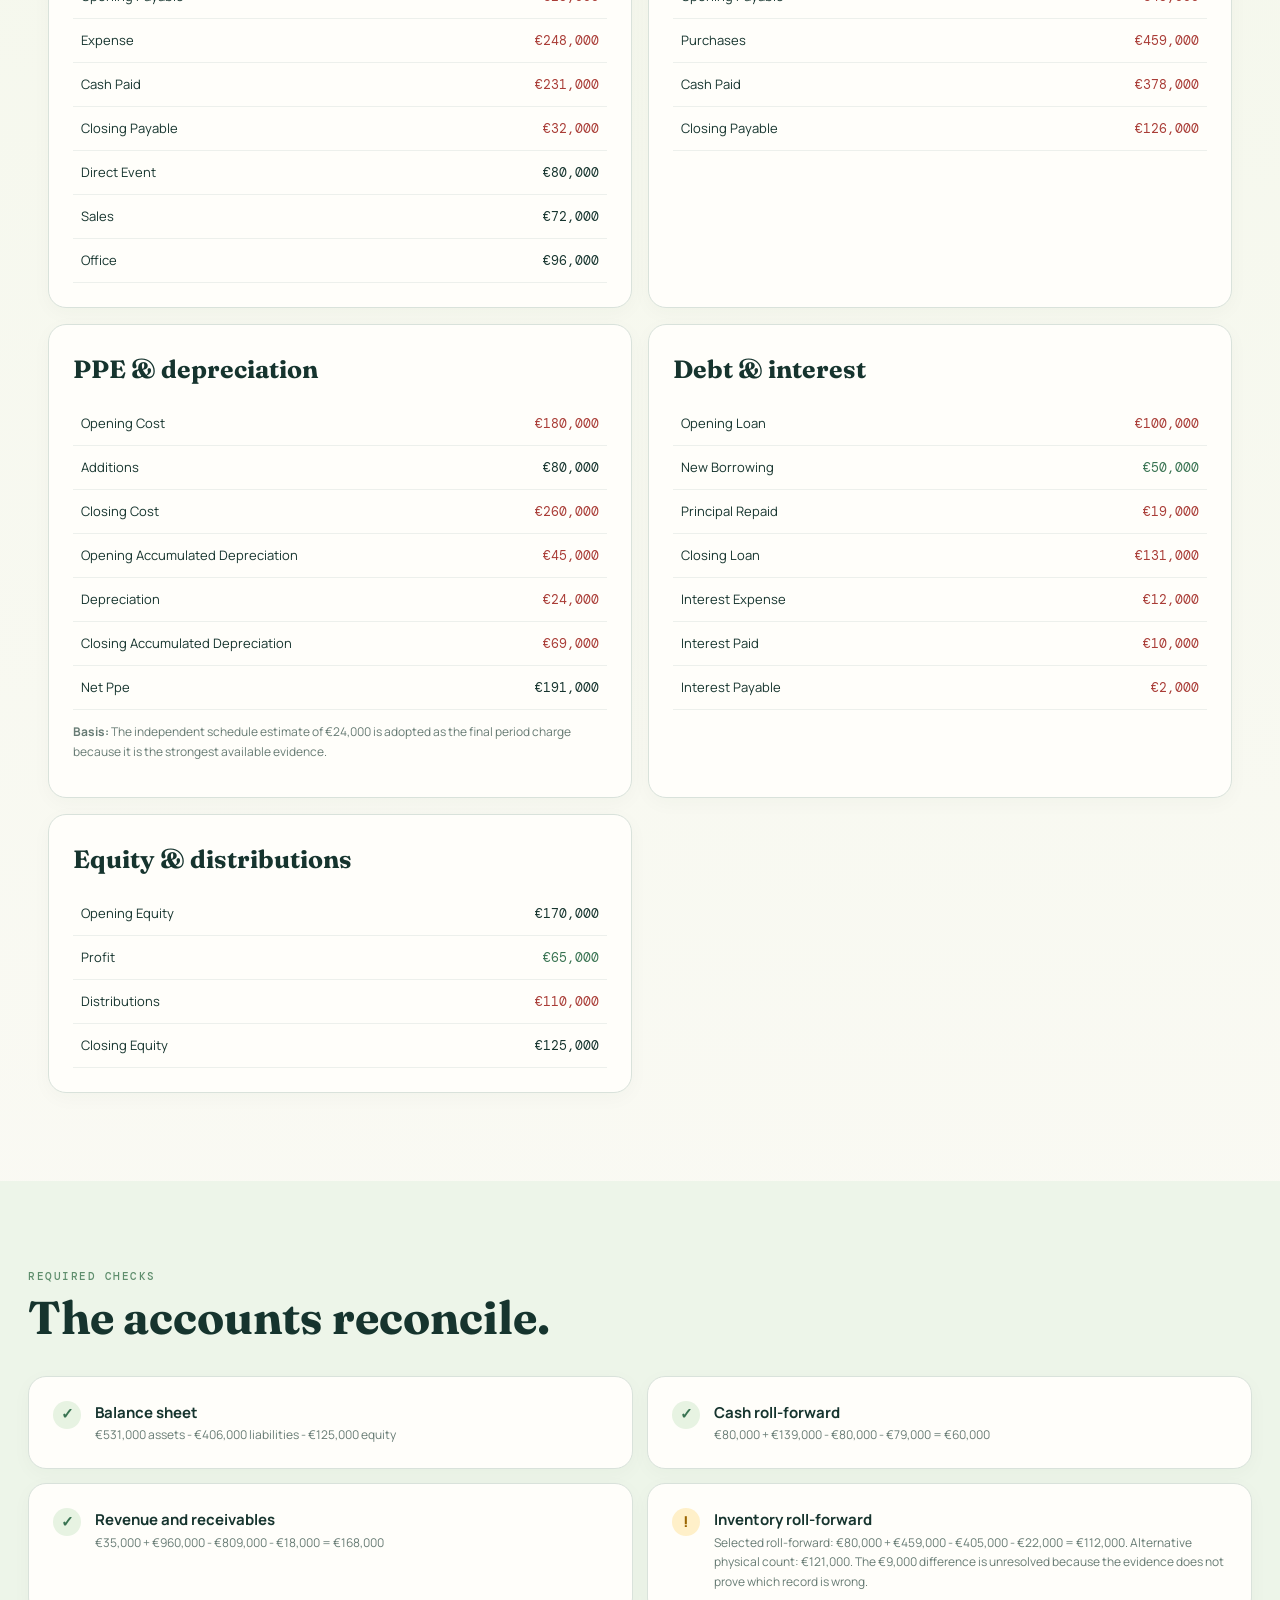
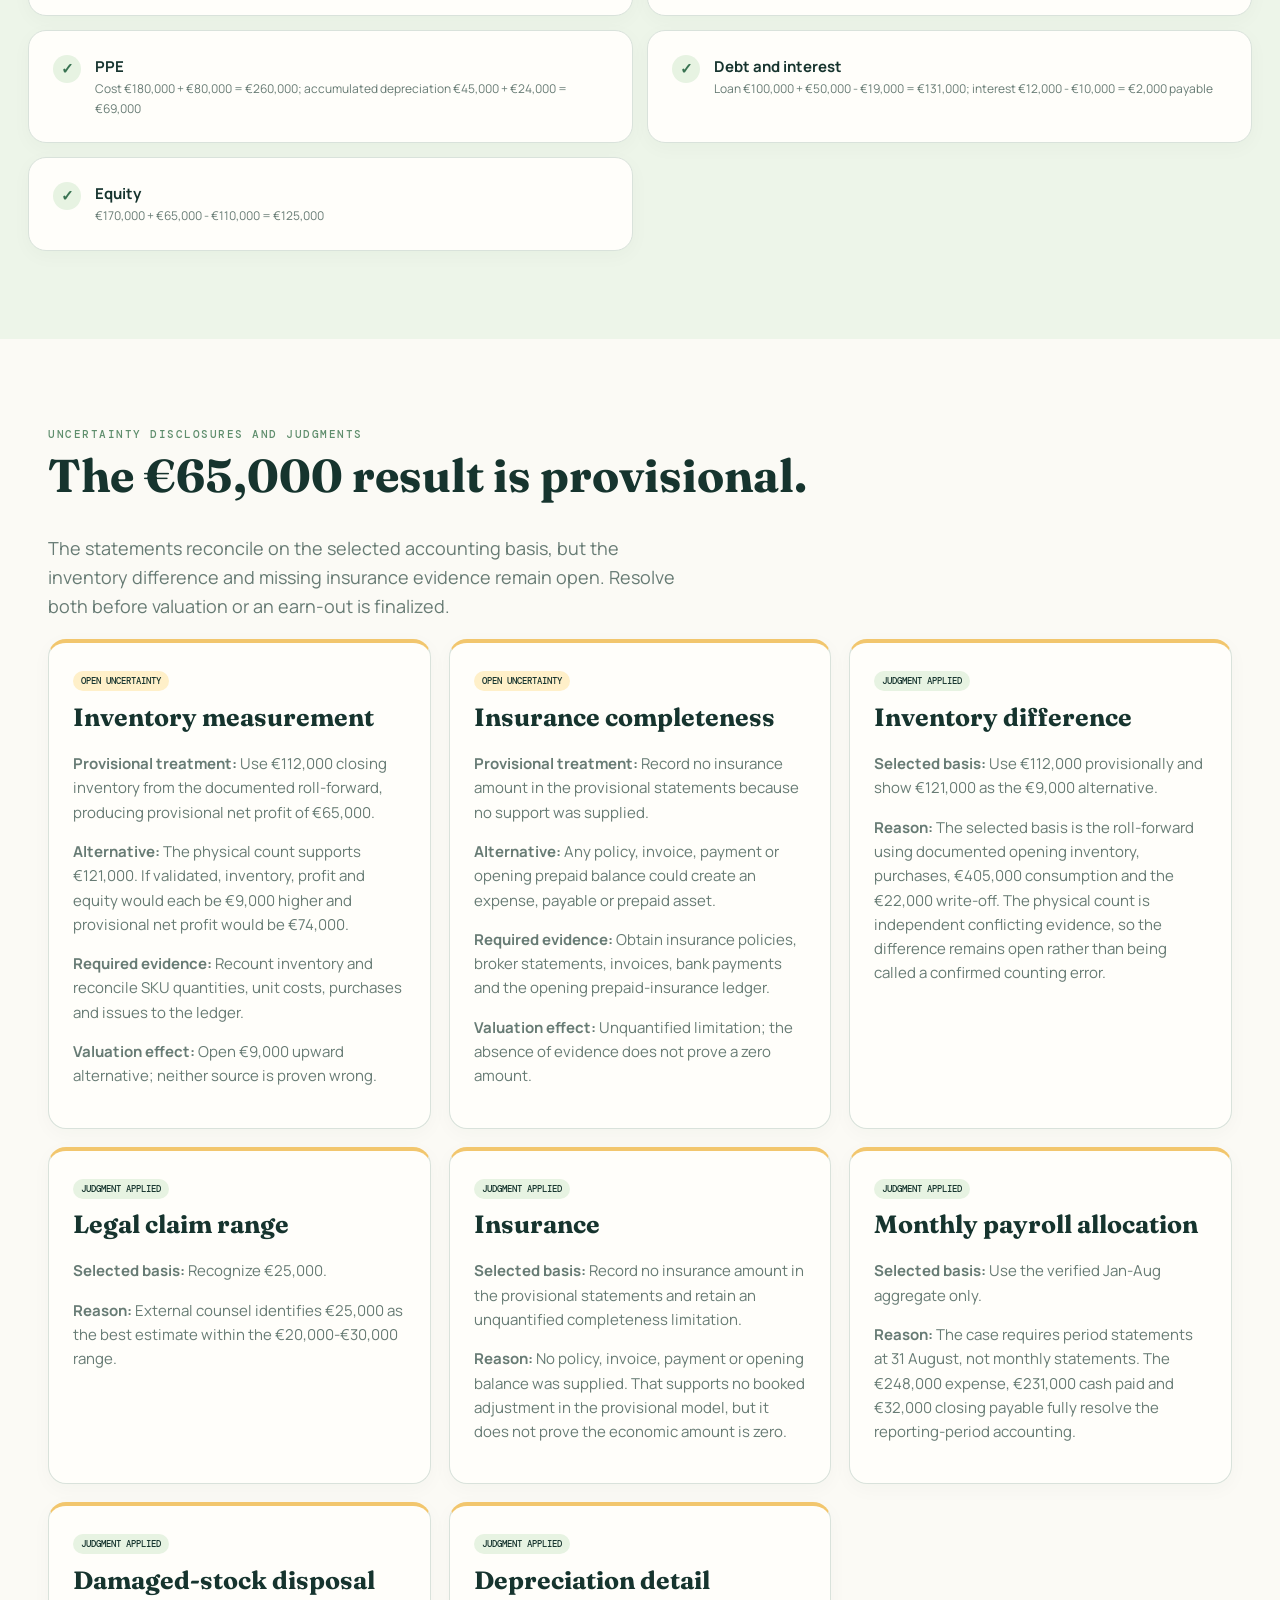
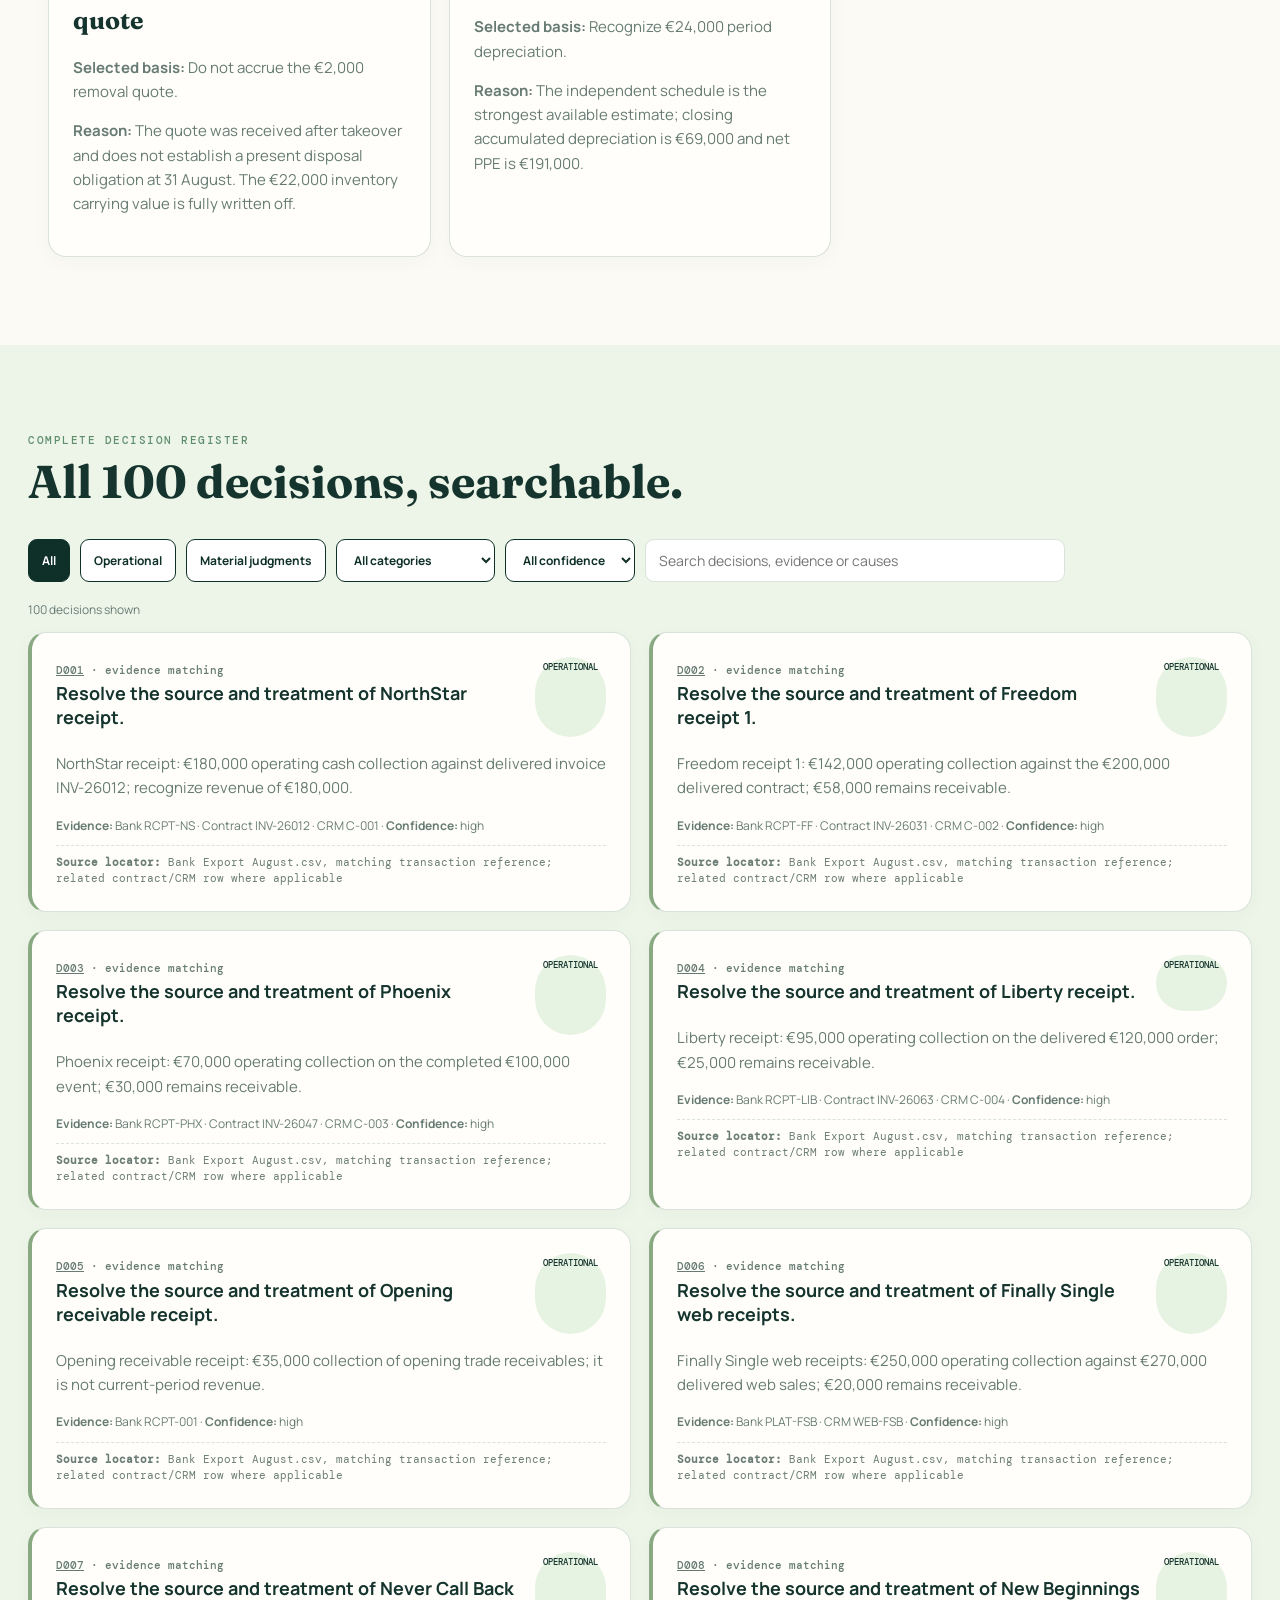
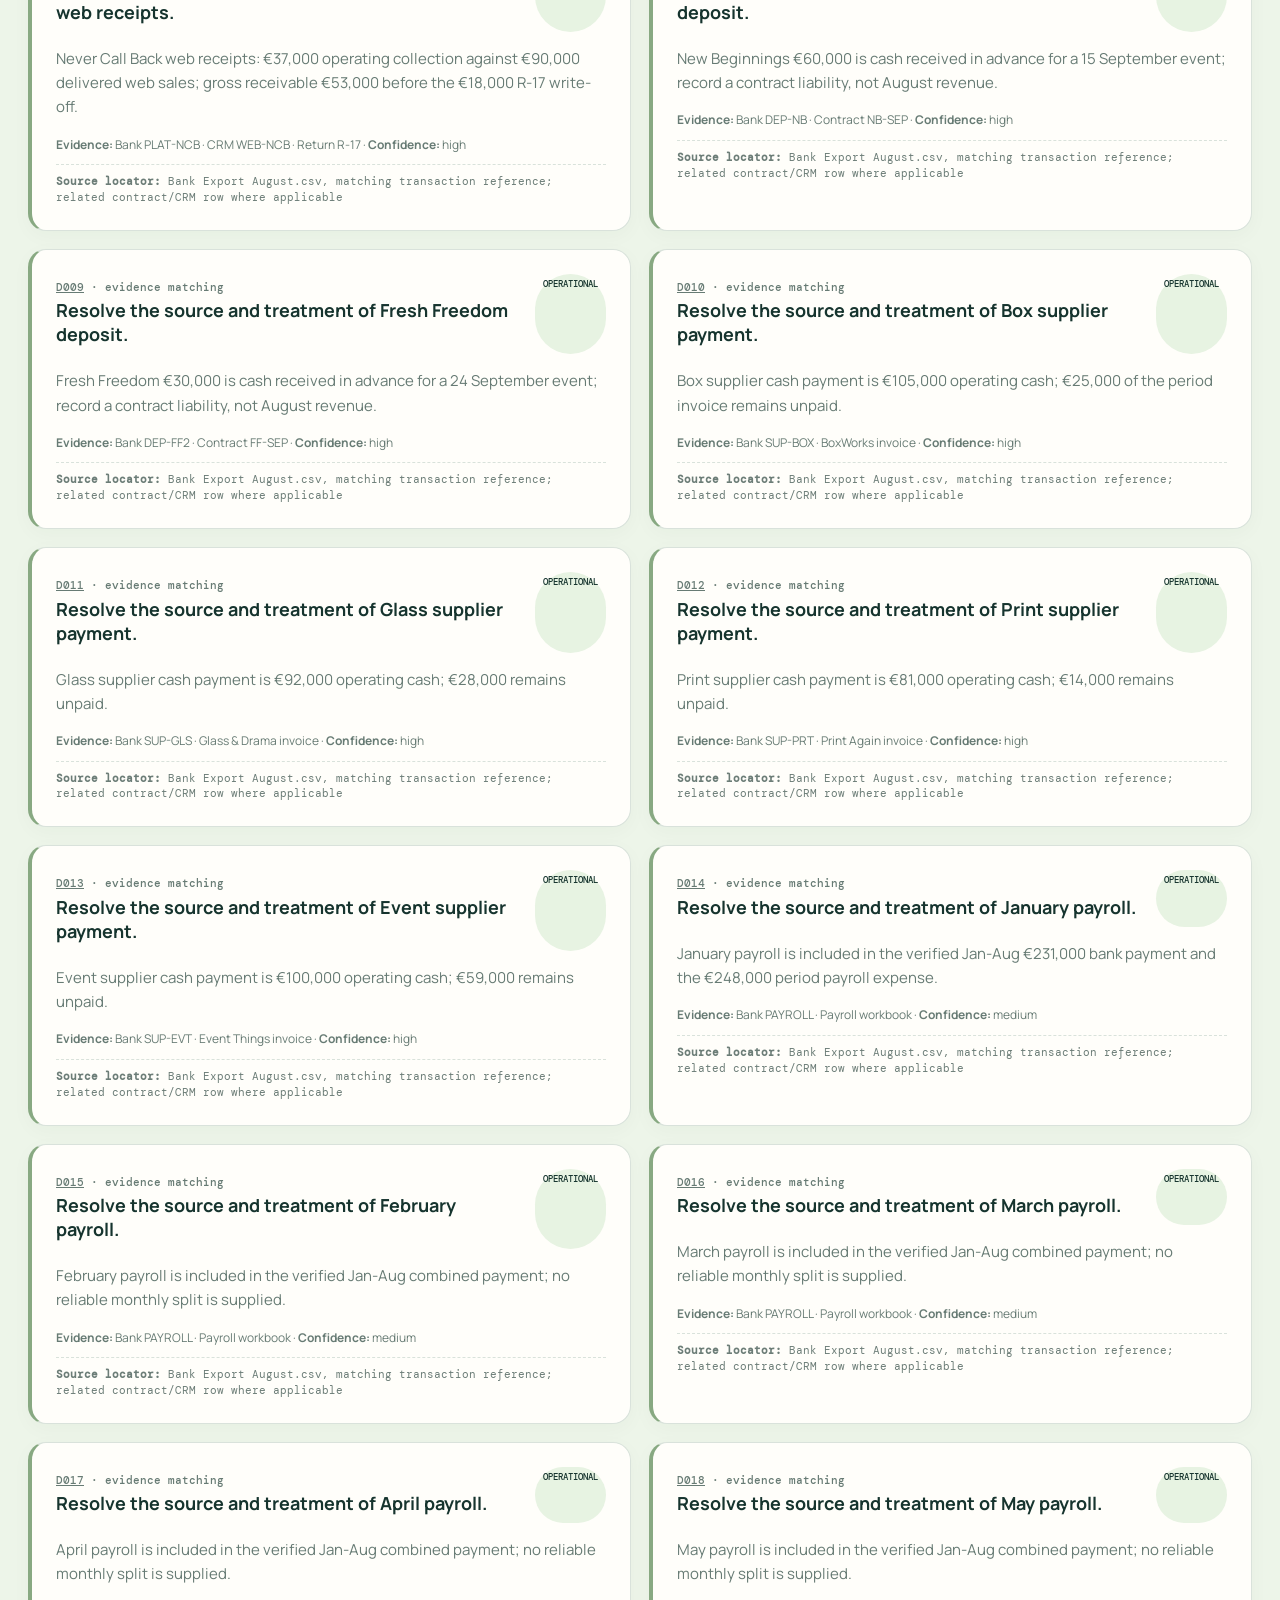
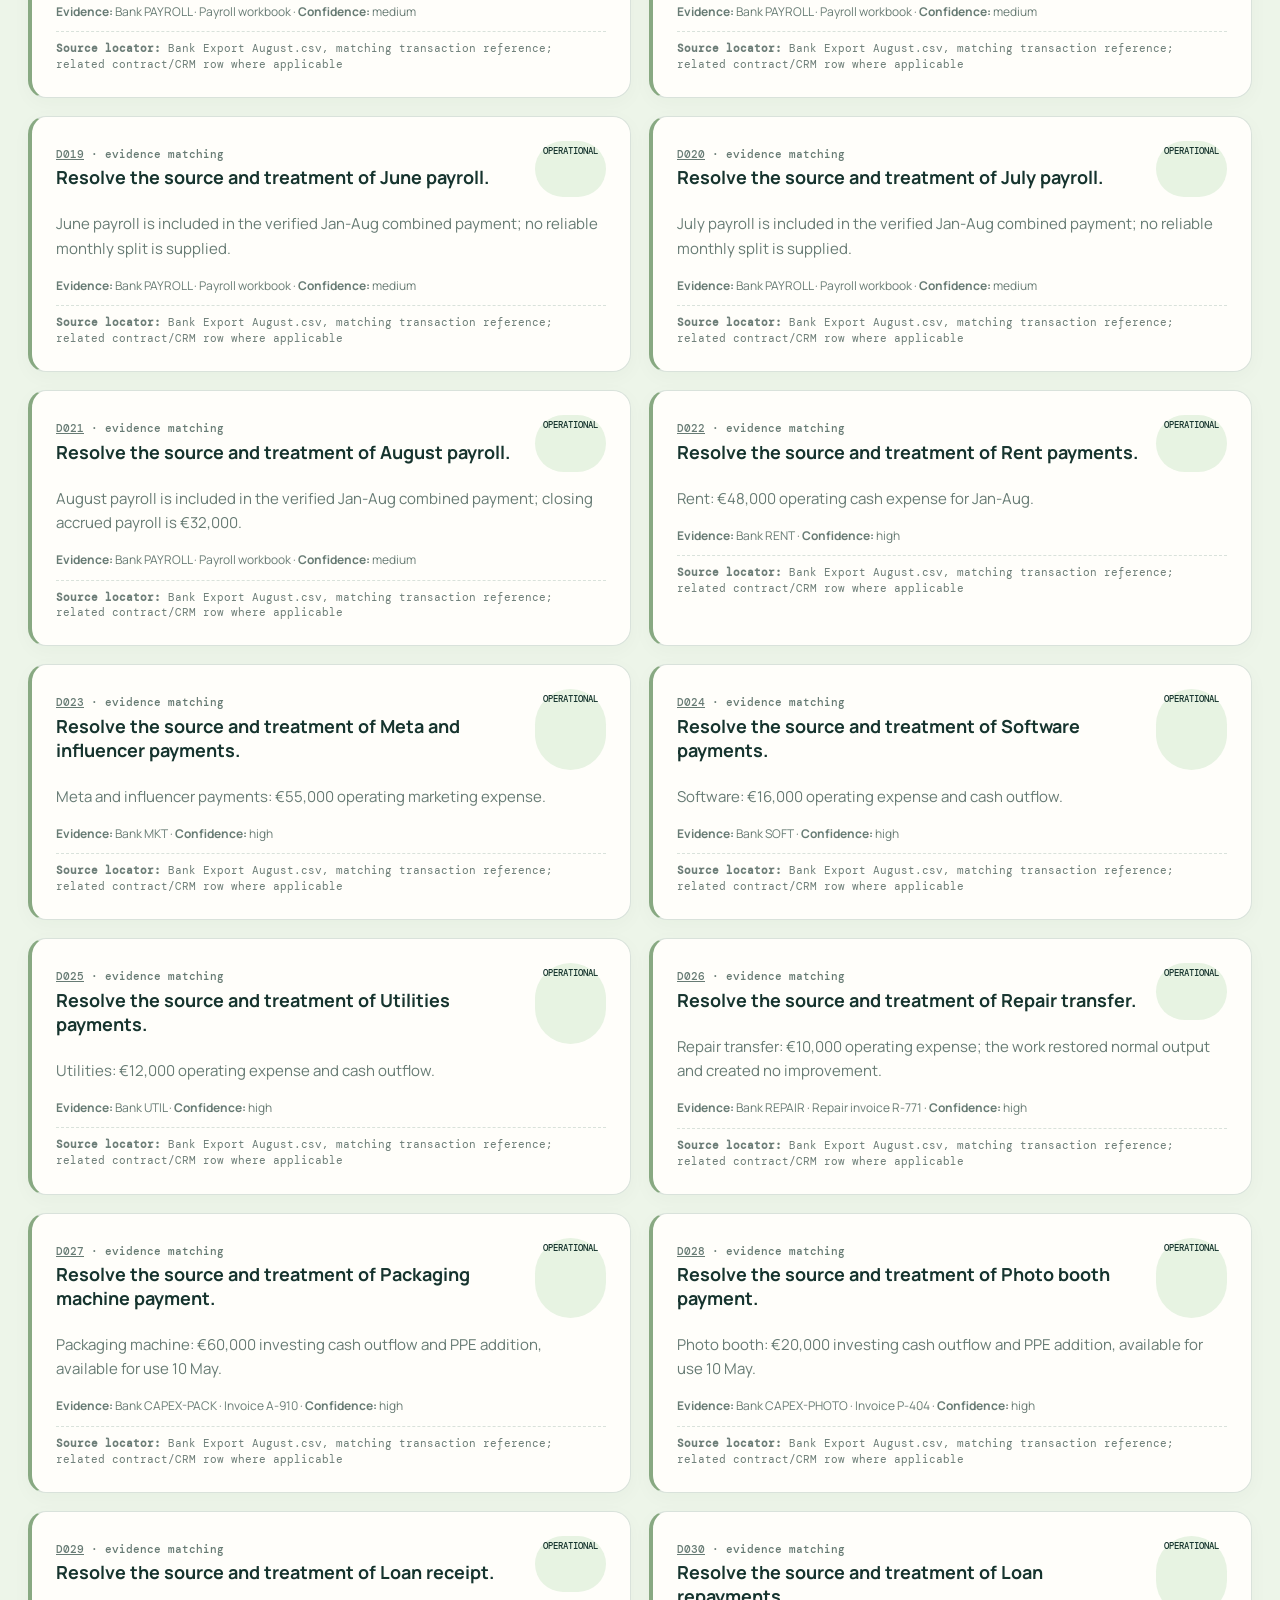
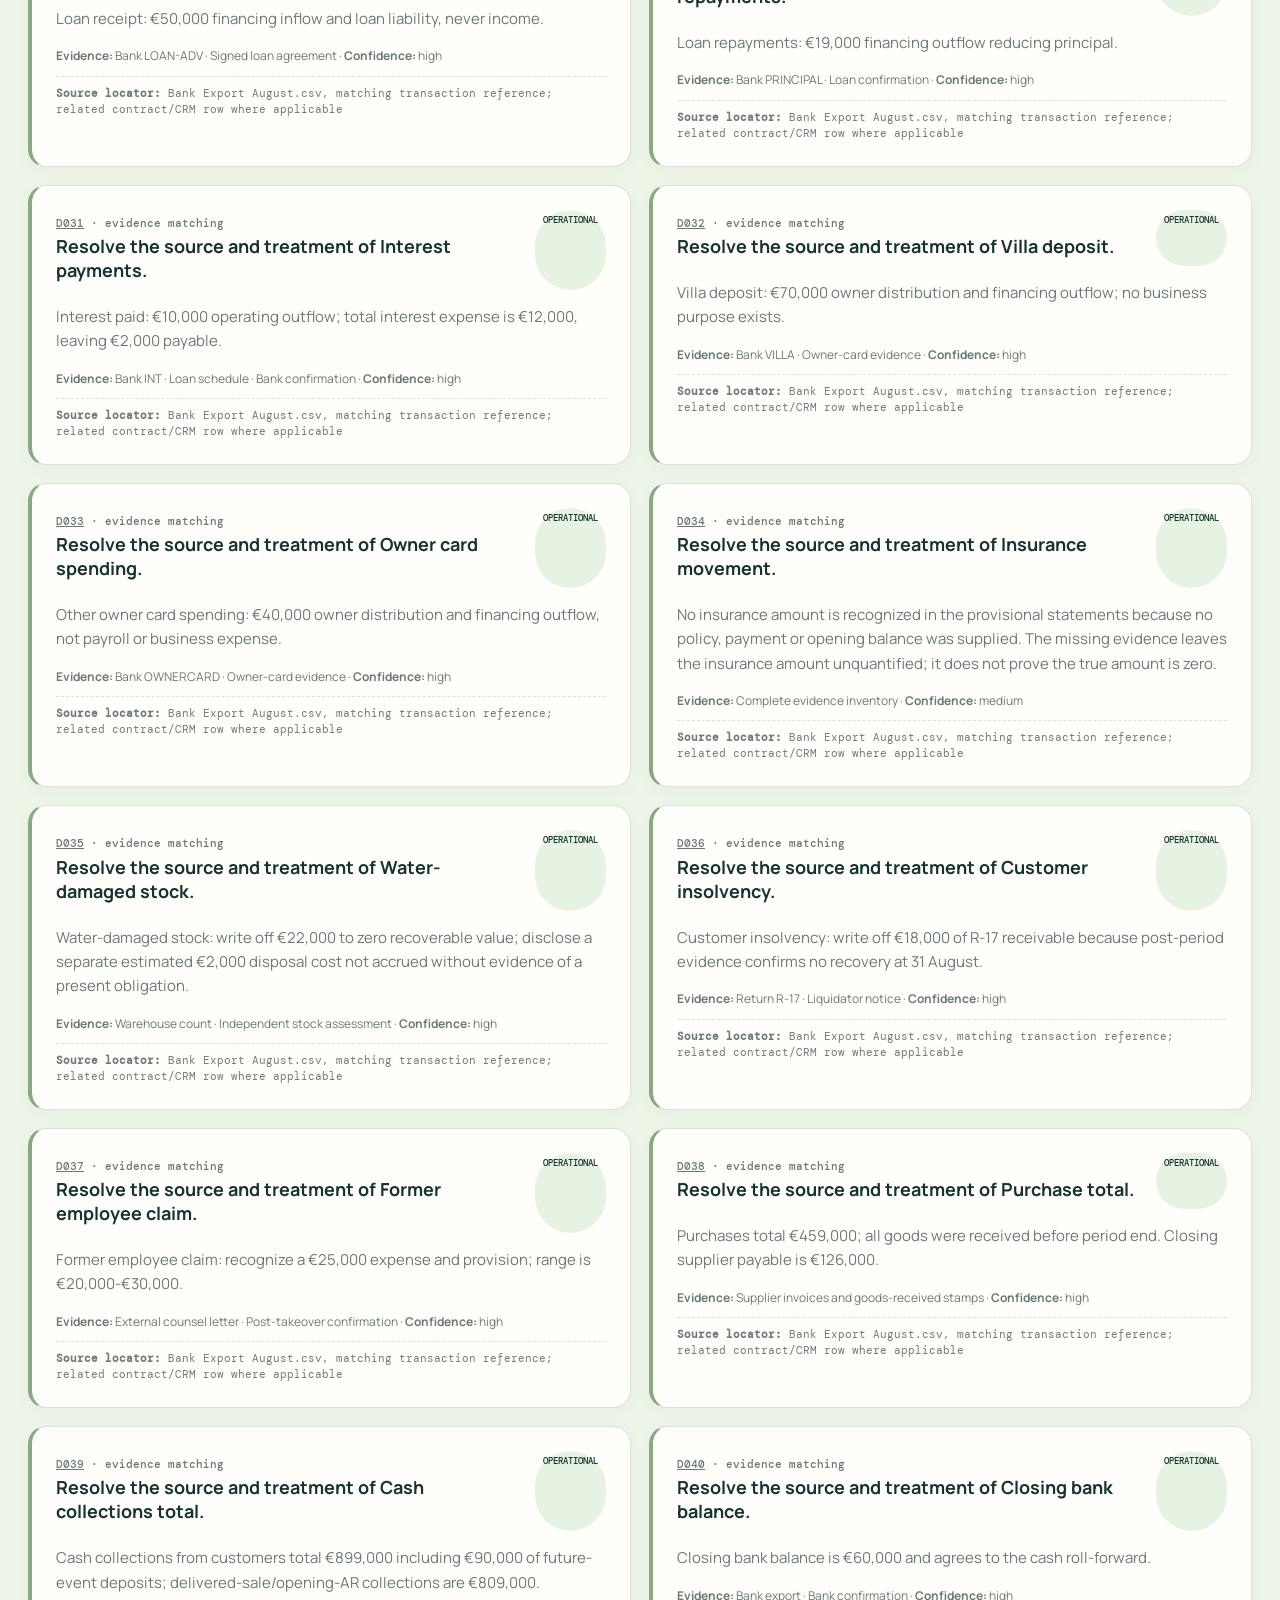
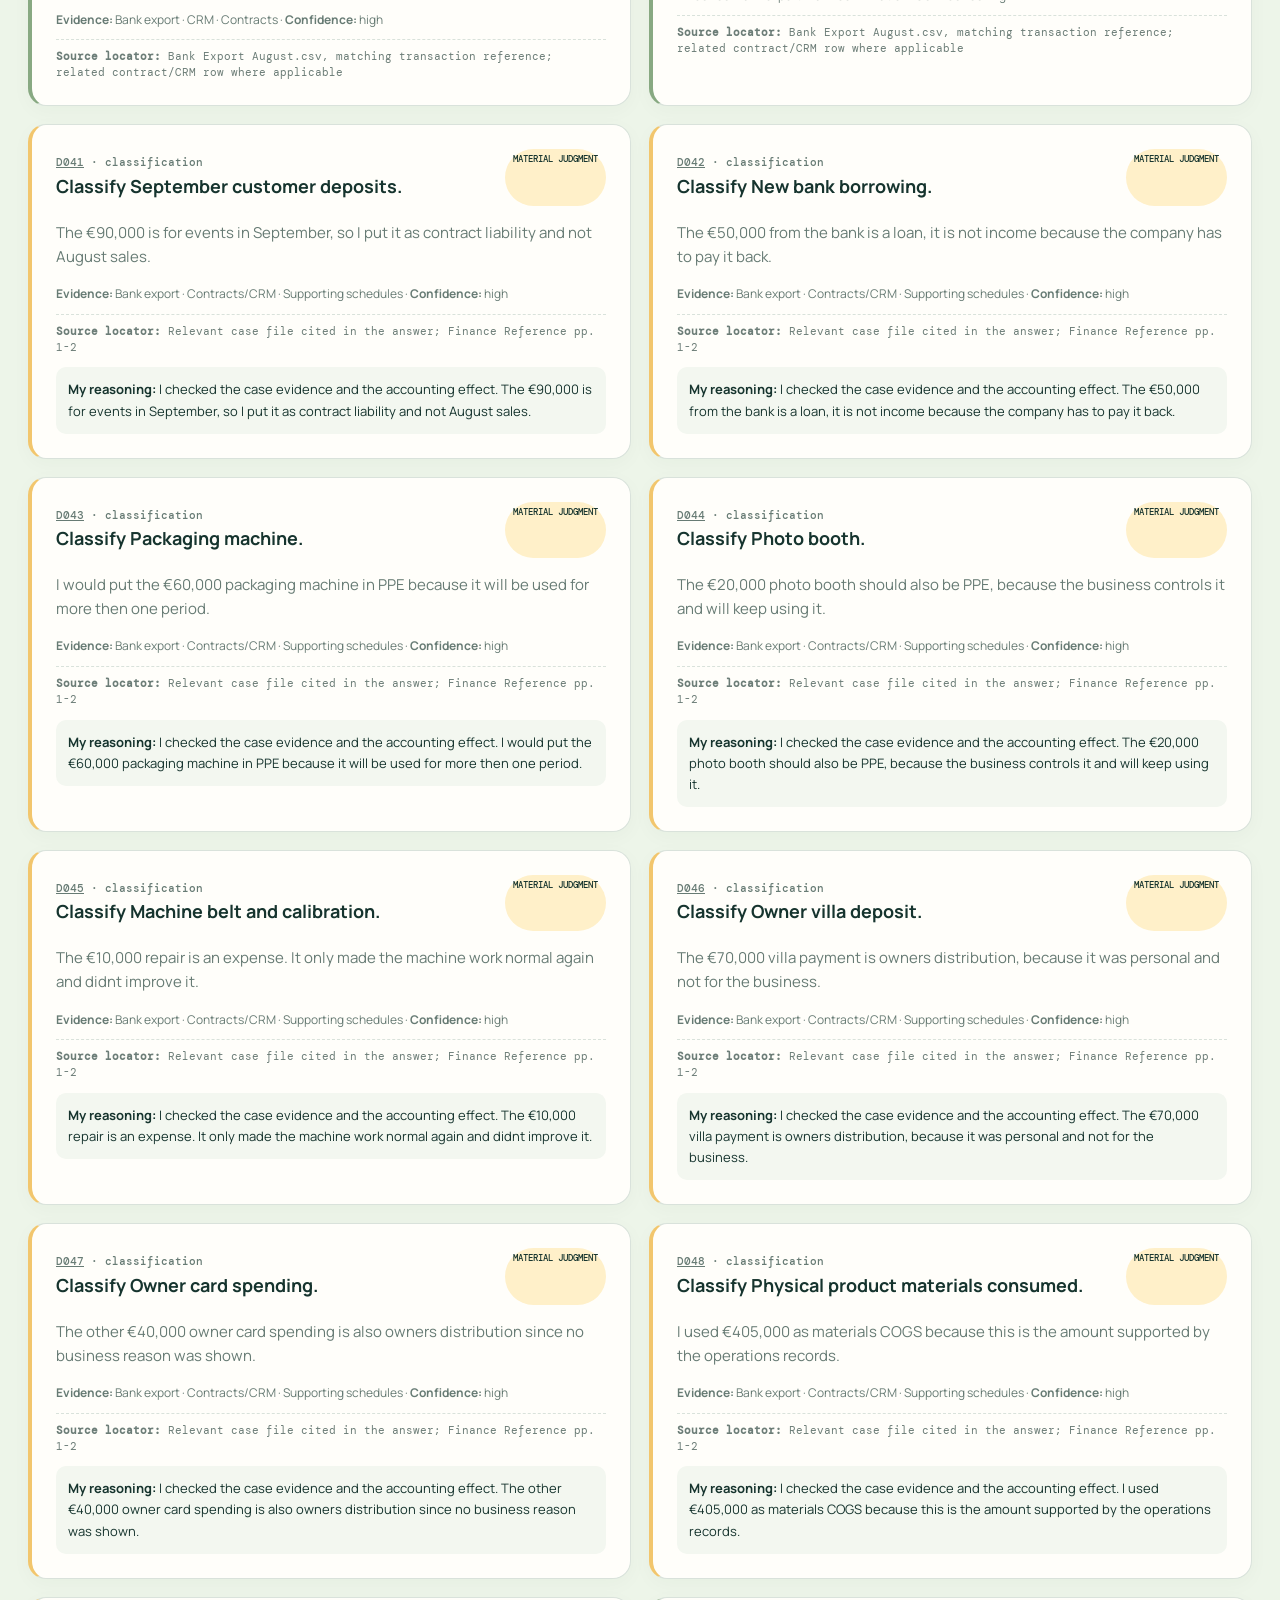
==== commit b6ffb06a: "Strengthen uncertainty sensitivity and evidence references" ====
--- a/index.html
+++ b/index.html
@@ -4,7 +4,7 @@
 <main id="main"><div class="wrap"><section class="hero"><div><div class="eyebrow">DPI-HT-01 · hostile takeover reconstruction</div><h1>Management said profit.<br><em>The evidence said otherwise.</em></h1><p class="lead">A traceable reconstruction of Divorce Party International Ltd. Every provisional number links to bank records, contracts, invoices, operational evidence and an explicit accounting judgment.</p><p><a class="button primary" href="#statements">Review the provisional accounts</a></p></div><aside class="hero-card"><span class="pill">PROVISIONAL BOARD BASIS</span><h2>€65,000 provisional profit.</h2><p>The €312,000 management claim is not reliable. The selected model reconciles, but the €9,000 inventory alternative and unquantified insurance amount must be resolved before valuation.</p><div class="metric-row"><div class="metric"><b id="heroProfit">—</b><small>Provisional profit</small></div><div class="metric"><b id="heroCash">—</b><small>Closing cash</small></div><div class="metric"><b id="heroAssets">—</b><small>Provisional assets</small></div></div></aside></section>
 <div class="banner"><div><b>100</b><span>documented decisions</span></div><div><b>25</b><span>material judgments</span></div><div><b>7</b><span>statement reconciliations</span></div><div><b>2</b><span>open uncertainty areas</span></div></div>
 <section id="statements"><div class="eyebrow">Provisional financial statements</div><h2>Three statements, one coherent selected basis.</h2><p class="money-key" aria-label="Calculation color key"><span class="good">● Green = money earned or received</span><span class="bad">● Red = expenses, payments or liabilities</span></p><div class="grid three"><article class="card statement-card"><span class="tag">Profit & loss</span><h3>Provisional P&L</h3><p class="big good">€65,000</p><p>The selected €112,000 inventory basis produces this result; the validated physical count would increase it to €74,000.</p></article><article class="card statement-card"><span class="tag">Cash flow</span><h3>Closing bank balance</h3><p class="big">€60,000</p><p>The cash reconciliation is sound and is unaffected by the inventory measurement alternative.</p></article><article class="card statement-card"><span class="tag">Balance sheet</span><h3>Provisional assets</h3><p class="big">€531,000</p><p>The €121,000 inventory alternative would increase assets and equity by €9,000; insurance remains unquantified.</p></article></div><div class="grid two" style="margin-top:18px"><article class="card"><h3>Profit & Loss</h3><table><tbody id="pnlTable"></tbody></table></article><article class="card"><h3>Cash Flow</h3><table><tbody id="cashTable"></tbody></table></article><article class="card"><h3>Assets</h3><table><tbody id="assetsTable"></tbody></table></article><article class="card"><h3>Liabilities & Equity</h3><table><tbody id="liabTable"></tbody></table></article></div></section>
-<section class="tint"><div class="eyebrow">Management-to-provisional bridge</div><h2>How €312,000 became a provisional €65,000.</h2><div class="bridge" id="bridge" aria-label="Profit correction bridge"></div></section>
+<section><div class="eyebrow">Inventory sensitivity</div><h2>Two evidence-based outcomes.</h2><p class="lead">The cash balance remains €60,000 in both cases. This table isolates the unresolved €9,000 inventory difference; insurance remains unquantified in both outcomes.</p><div class="card"><table><thead><tr><th>Measure</th><th>Selected roll-forward basis</th><th>Physical-count alternative</th></tr></thead><tbody><tr><td>Closing inventory</td><td class="num">€112,000</td><td class="num">€121,000</td></tr><tr><td>Net profit</td><td class="num">€65,000</td><td class="num">€74,000</td></tr><tr><td>Total assets</td><td class="num">€531,000</td><td class="num">€540,000</td></tr><tr><td>Closing equity</td><td class="num">€125,000</td><td class="num">€134,000</td></tr><tr><td>Insurance adjustment</td><td colspan="2">Unquantified pending policy, invoice, payment and opening-balance evidence</td></tr></tbody></table></div></section><section class="tint"><div class="eyebrow">Management-to-provisional bridge</div><h2>How €312,000 became a provisional €65,000.</h2><div class="bridge" id="bridge" aria-label="Profit correction bridge"></div></section>
 <section id="schedulesSection"><div class="eyebrow">Supporting schedules</div><h2>Trace every headline number.</h2><div class="schedule-grid" id="schedules"></div></section>
 <section class="tint"><div class="eyebrow">Required checks</div><h2>The accounts reconcile.</h2><div class="checks" id="checks"></div></section>
 <section><div class="eyebrow">Uncertainty disclosures and judgments</div><h2>The €65,000 result is provisional.</h2><p class="lead">The statements reconcile on the selected accounting basis, but the inventory difference and missing insurance evidence remain open. Resolve both before valuation or an earn-out is finalized.</p><div class="grid three" id="uncertainties"></div></section>
